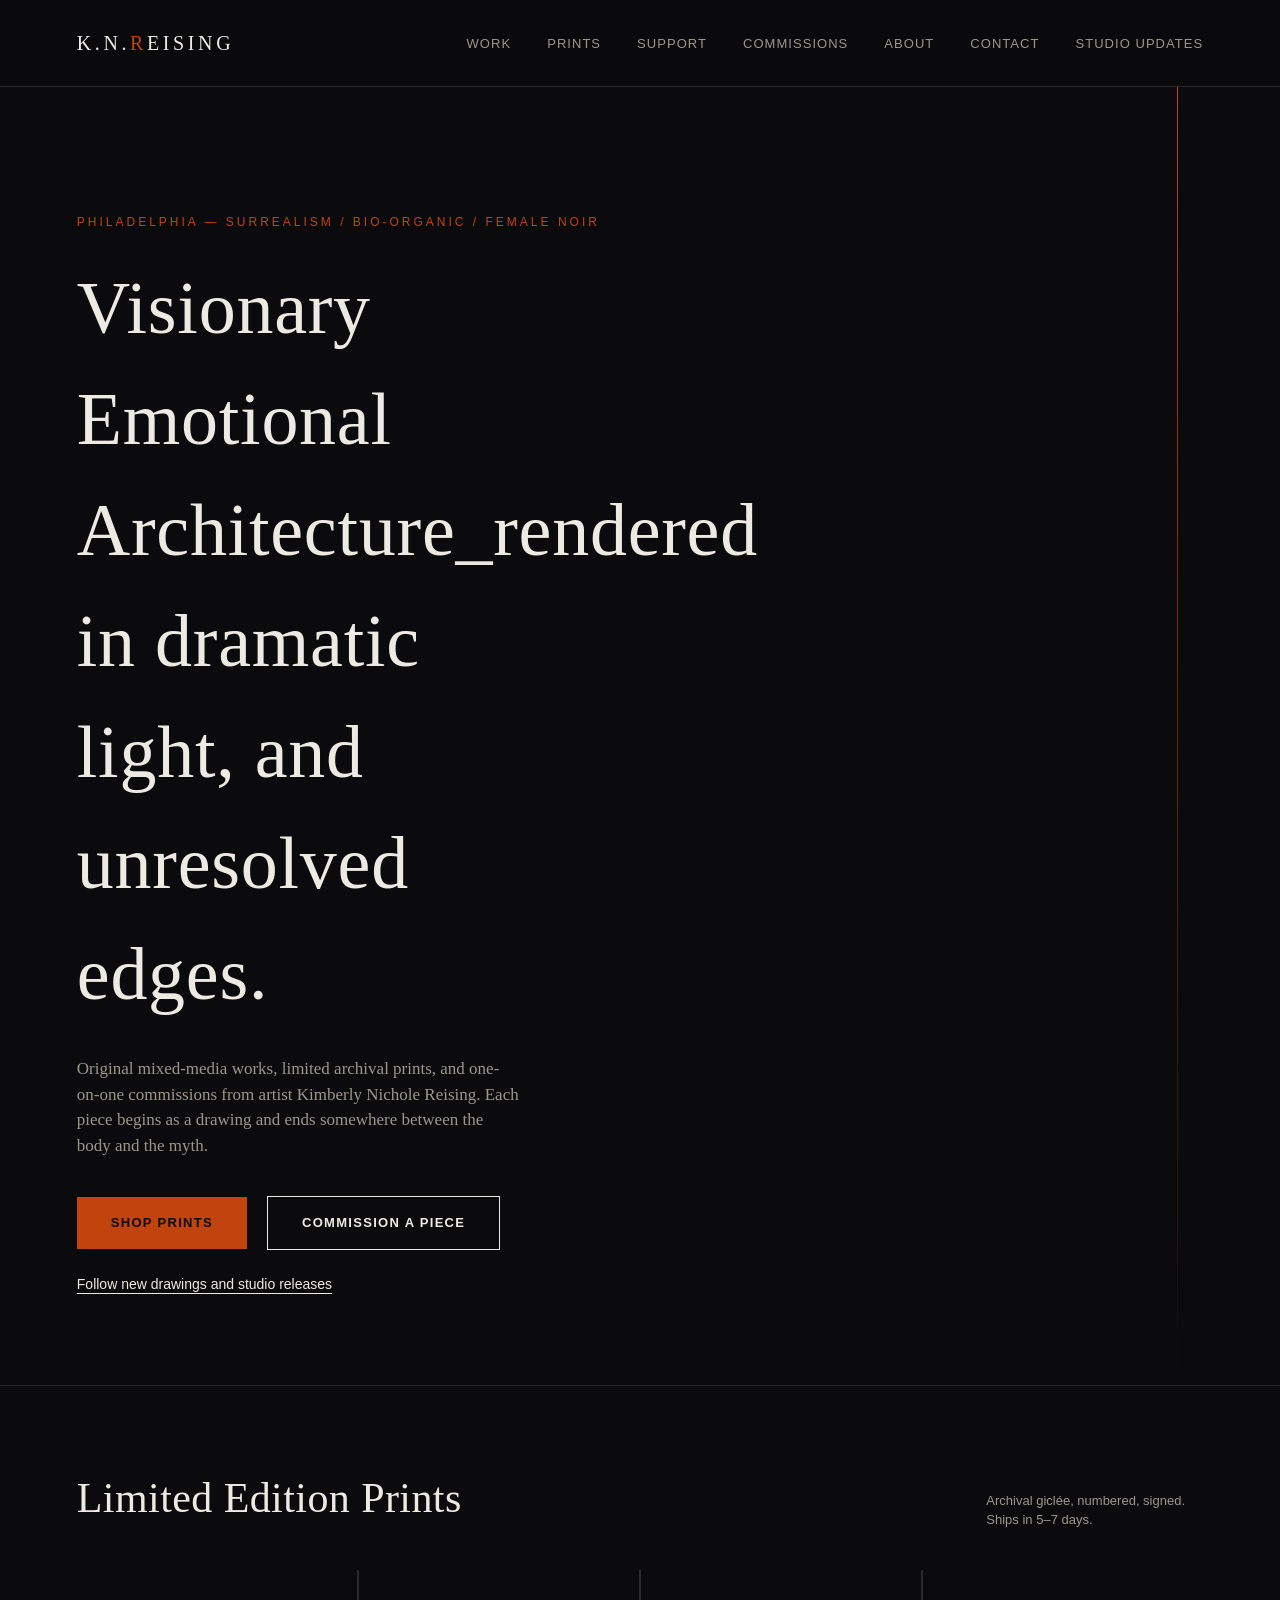
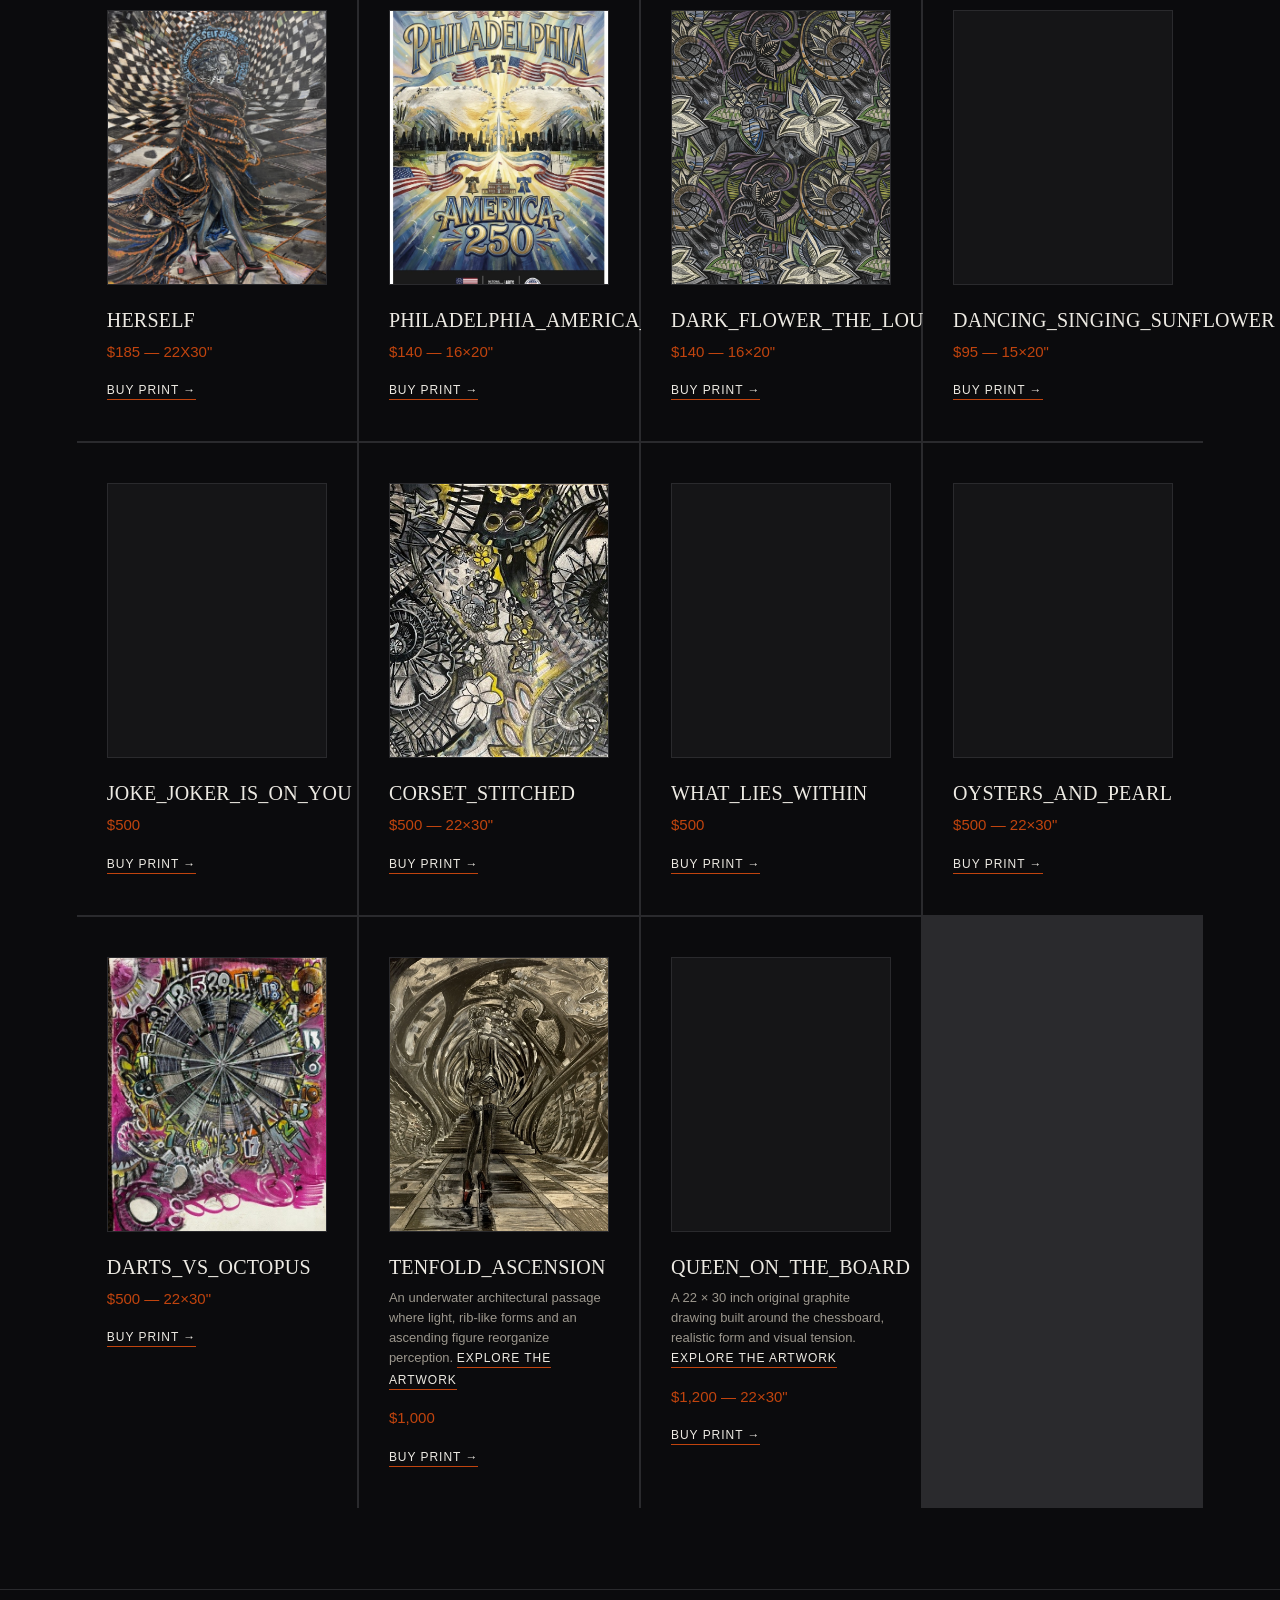
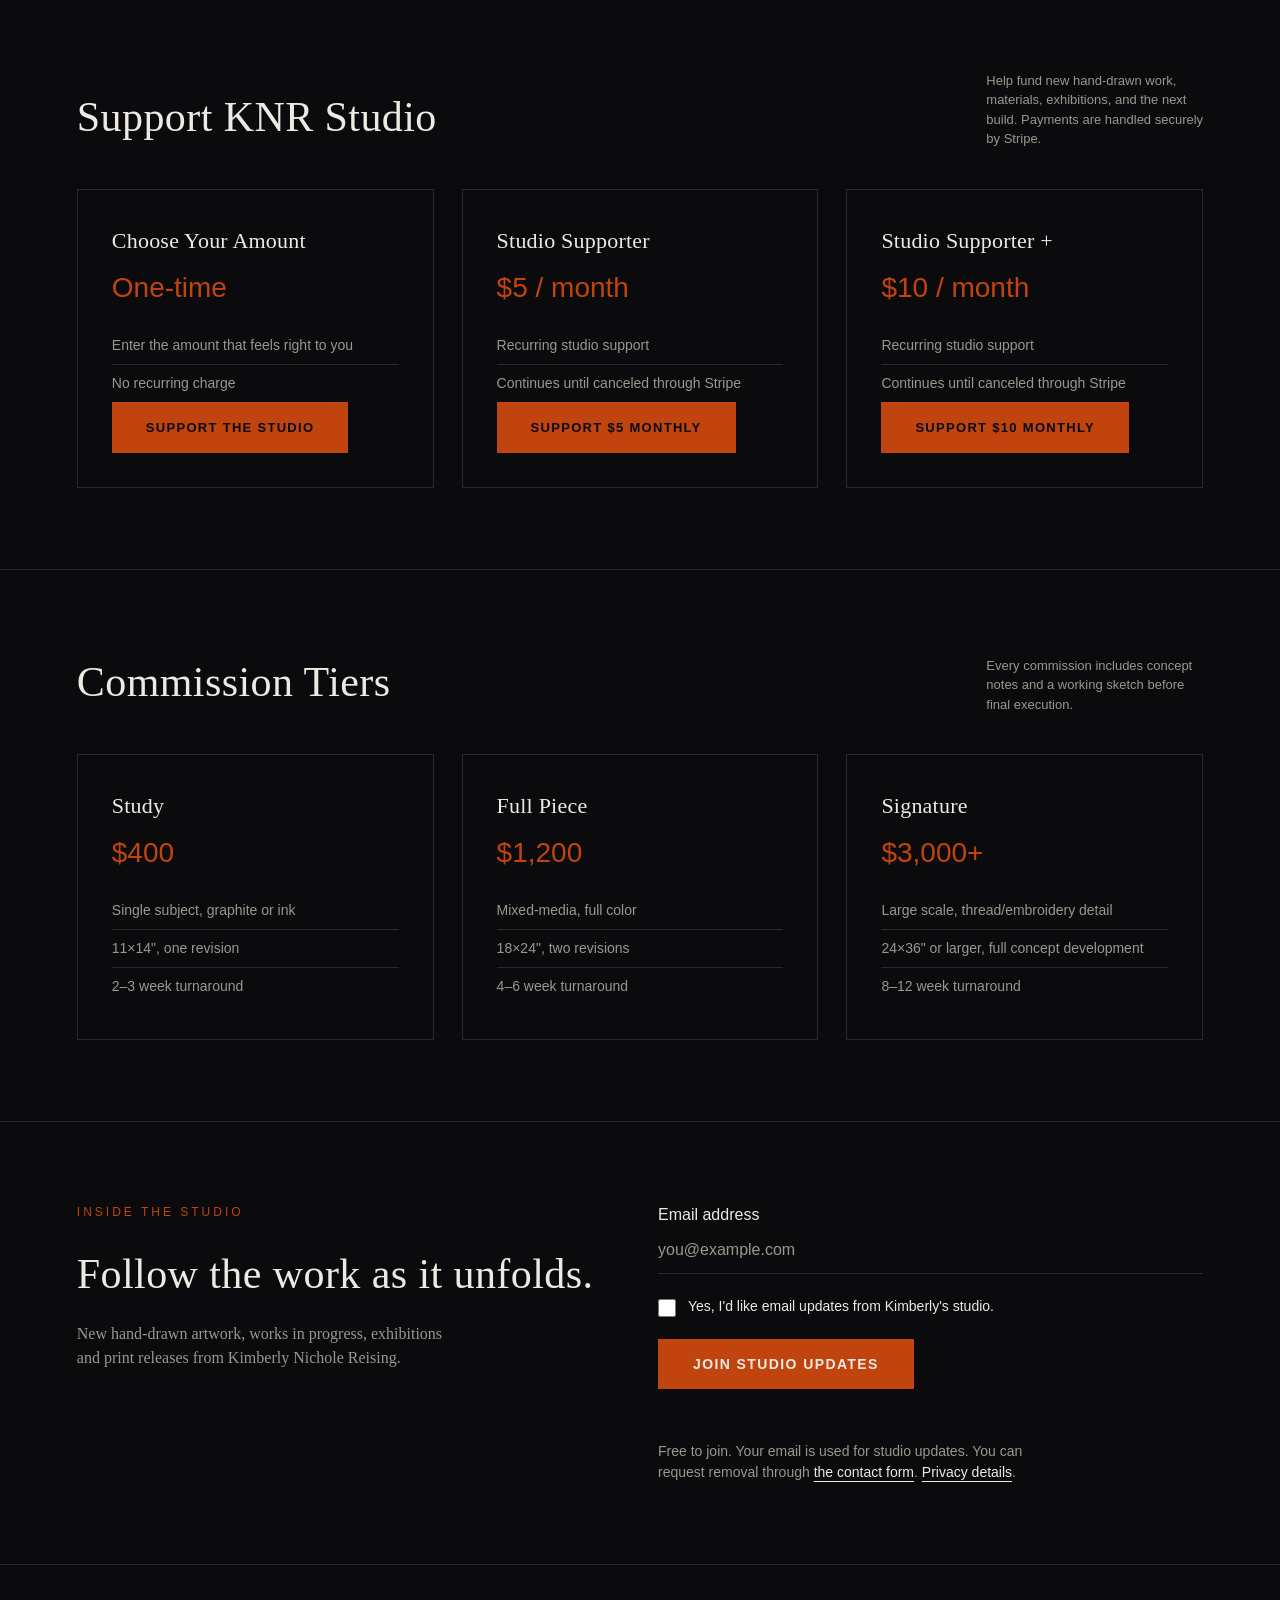
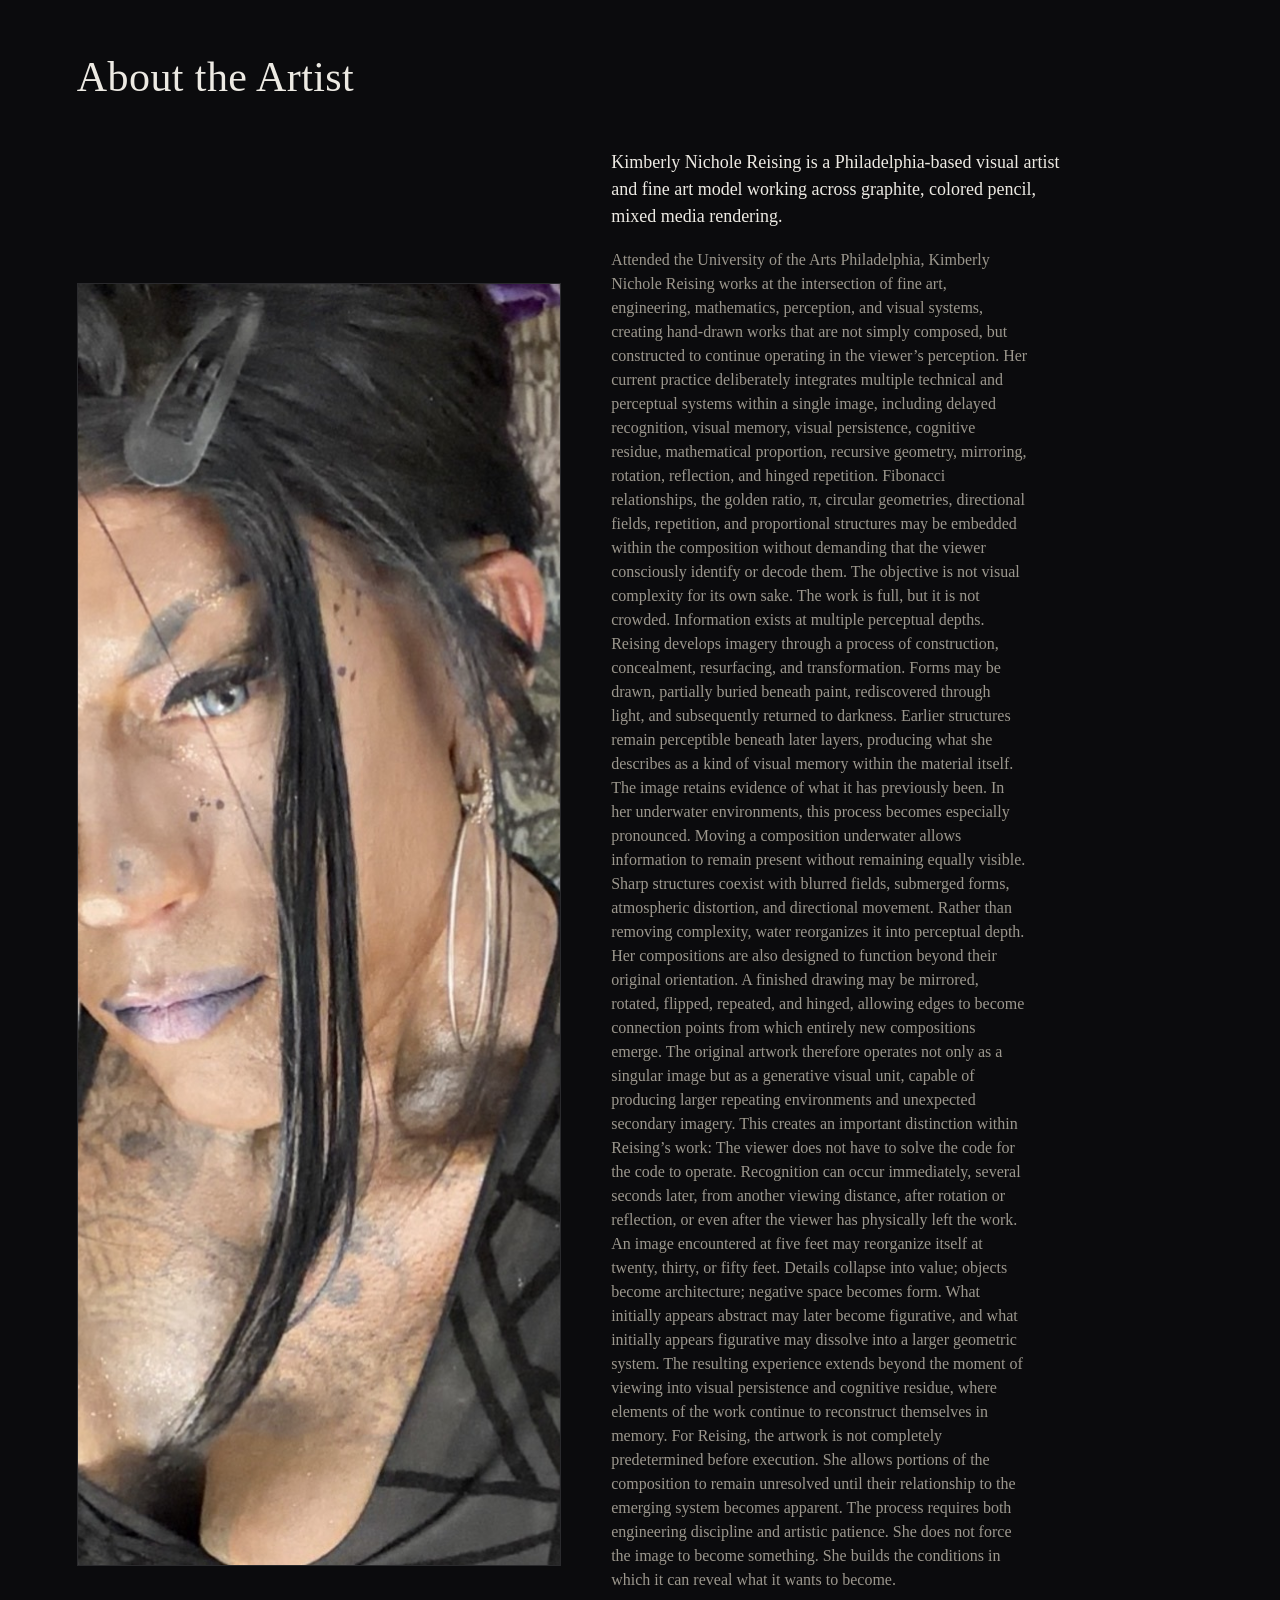
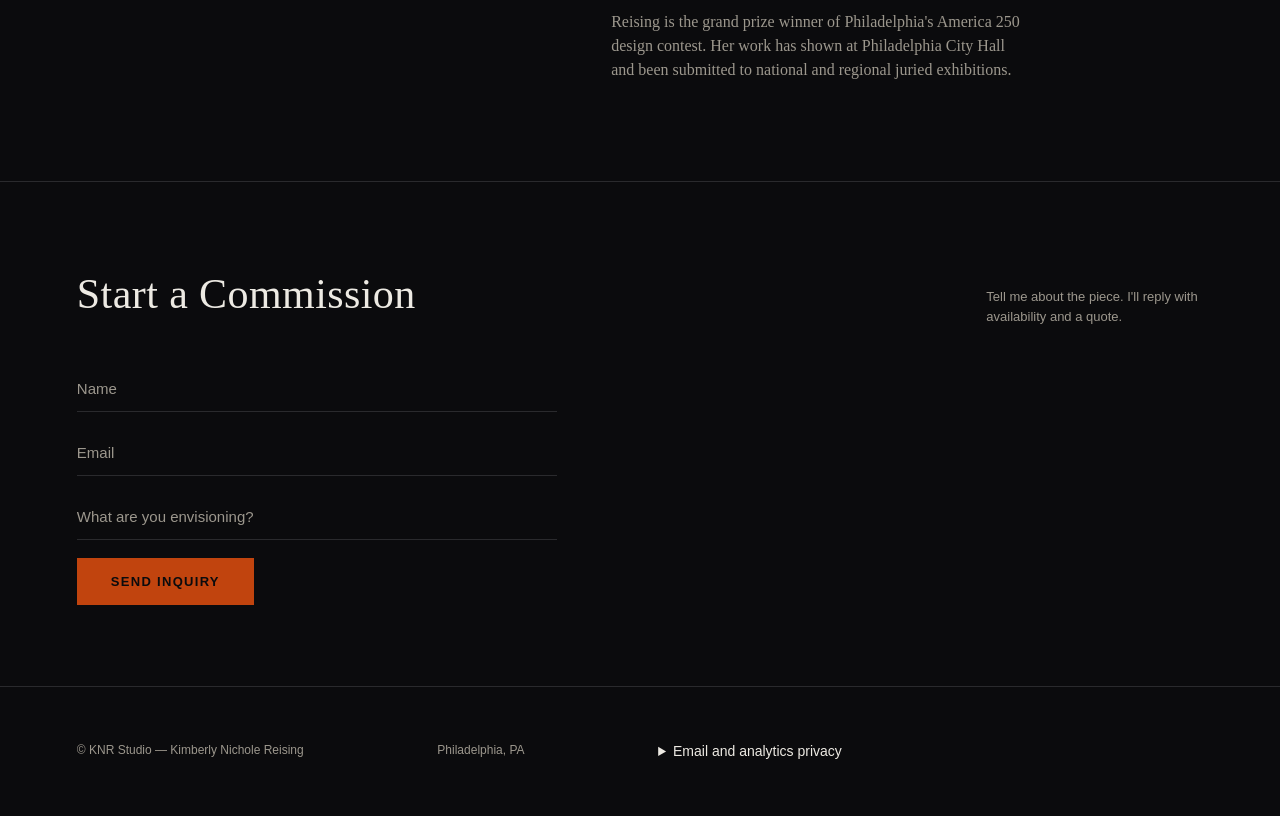
==== index.html @ 9b53d07d "Fix SEO audit patterns and add image dimensions and contact field labels" ====
<!DOCTYPE html>
<html lang="en">
<head>
<meta charset="UTF-8">
<meta name="viewport" content="width=device-width, initial-scale=1.0">
<title>Kimberly Nichole Reising | Original Surrealist Art &amp; Fine Art Prints — KNR Studio</title>
<meta name="description" content="Explore original graphite and mixed-media artwork, fine art prints and commissions by Philadelphia artist Kimberly Nichole Reising. Discover Queen on the Board and Tenfold Ascension.">
<link rel="canonical" href="https://kimberlyreising.com/">
<meta name="robots" content="index, follow, max-image-preview:large">
<meta property="og:type" content="website">
<meta property="og:site_name" content="KNR Studio">
<meta property="og:title" content="KNR Studio | Original Art, Fine Art Prints &amp; Commissions">
<meta property="og:description" content="Explore original graphite and mixed-media artwork, fine art prints and commissions by Philadelphia artist Kimberly Nichole Reising. Discover Queen on the Board and Tenfold Ascension.">
<meta property="og:url" content="https://kimberlyreising.com/">
<meta property="og:image" content="https://kimberlyreising.com/images/QUEEN_ON_THE_BOARD.webp">
<meta property="og:image:alt" content="Queen on the Board, graphite chess artwork by Kimberly Nichole Reising">
<meta name="twitter:card" content="summary_large_image">
<meta name="twitter:title" content="KNR Studio | Original Art &amp; Commissions">
<meta name="twitter:description" content="Explore original graphite and mixed-media artwork, fine art prints and commissions by Philadelphia artist Kimberly Nichole Reising. Discover Queen on the Board and Tenfold Ascension.">
<meta name="twitter:image" content="https://kimberlyreising.com/images/QUEEN_ON_THE_BOARD.webp">
<script type="application/ld+json">{"@context":"https://schema.org","@type":"WebSite","name":"KNR Studio — Kimberly Nichole Reising","url":"https://kimberlyreising.com/","description":"Explore original graphite and mixed-media artwork, fine art prints and commissions by Philadelphia artist Kimberly Nichole Reising. Discover Queen on the Board and Tenfold Ascension.","publisher":{"@type":"Person","name":"Kimberly Nichole Reising","url":"https://kimberlyreising.com/#about","homeLocation":{"@type":"Place","name":"Philadelphia, Pennsylvania"}}}</script>
<script src="assets/studio-config.js" defer></script>
<script src="assets/studio.js" defer></script>
<style>
  :root{
    --ink:#0B0B0D; --bone:#EDEAE3; --rust:#C1440E; --line:#2A2A2D; --dim:#9C978D;
  }
  *{box-sizing:border-box; margin:0; padding:0;}
  body{background:var(--ink); color:var(--bone); font-family:'Georgia',serif; line-height:1.5;}
  h1,h2,h3{font-family:'Georgia',serif; font-weight:400; letter-spacing:.01em;}
  .sans{font-family:Arial, Helvetica, sans-serif;}
  header{display:flex; justify-content:space-between; align-items:center; padding:28px 6vw; border-bottom:1px solid var(--line); position:sticky; top:0; background:rgba(11,11,13,.92); backdrop-filter:blur(6px); z-index:10;}
  .logo{font-size:20px; letter-spacing:.18em; text-transform:uppercase;}
  .logo span{color:var(--rust);}
  nav a{color:var(--dim); text-decoration:none; margin-left:32px; font-family:Arial,sans-serif; font-size:13px; letter-spacing:.08em; text-transform:uppercase;}
  nav a:hover{color:var(--bone);}
  .hero{padding:14vh 6vw 10vh; border-bottom:1px solid var(--line); position:relative; overflow:hidden;}
  .thread{position:absolute; top:0; right:8vw; width:1px; height:100%; background:linear-gradient(var(--rust), transparent);}
  .eyebrow{font-family:Arial,sans-serif; letter-spacing:.25em; text-transform:uppercase; font-size:12px; color:var(--rust); margin-bottom:22px;}
  .hero h1{font-size:clamp(38px,6vw,74px); max-width:14ch; margin-bottom:26px;}
  .hero p{max-width:52ch; color:var(--dim); font-size:17px; margin-bottom:38px;}
  .cta{display:inline-block; background:var(--rust); color:var(--ink); text-decoration:none; padding:16px 34px; font-family:Arial,sans-serif; font-size:13px; letter-spacing:.1em; text-transform:uppercase; font-weight:700;}
  .cta.outline{background:transparent; border:1px solid var(--bone); color:var(--bone); margin-left:16px;}
  section{padding:9vh 6vw; border-bottom:1px solid var(--line);}
  .grid{display:grid; grid-template-columns:repeat(auto-fit,minmax(260px,1fr)); gap:2px; background:var(--line);}
  .piece{background:var(--ink); padding:40px 30px;}
  .piece .frame{aspect-ratio:4/5; background:#151517; border:1px solid var(--line); display:flex; align-items:center; justify-content:center; color:var(--dim); font-family:Arial,sans-serif; font-size:12px; letter-spacing:.1em; text-transform:uppercase; margin-bottom:20px; overflow:hidden;}
  .piece .frame img{width:100%; height:100%; object-fit:cover; display:block;}
  .piece h3{font-size:20px; margin-bottom:6px;}
  .piece .price{color:var(--rust); font-family:Arial,sans-serif; font-size:15px; margin-bottom:14px;}
  .piece a{color:var(--bone); font-family:Arial,sans-serif; font-size:12px; letter-spacing:.08em; text-transform:uppercase; border-bottom:1px solid var(--rust); padding-bottom:2px; text-decoration:none;}
  .tiers{display:grid; grid-template-columns:repeat(auto-fit,minmax(280px,1fr)); gap:28px; margin-top:20px;}
  .tier{border:1px solid var(--line); padding:34px;}
  .tier h3{font-size:22px; margin-bottom:10px;}
  .tier .price{font-family:Arial,sans-serif; font-size:28px; color:var(--rust); margin-bottom:18px;}
  .tier ul{list-style:none; font-family:Arial,sans-serif; font-size:14px; color:var(--dim);}
  .tier li{padding:8px 0; border-top:1px solid var(--line);}
  .tier li:first-child{border-top:none;}
  form{max-width:480px; margin-top:24px;}
  input{width:100%; background:transparent; border:none; border-bottom:1px solid var(--line); color:var(--bone); padding:14px 0; font-family:Arial,sans-serif; margin-bottom:18px; font-size:15px;}
  input::placeholder{color:var(--dim);}
  input:focus{outline:none; border-color:var(--rust);}
  footer{padding:6vh 6vw; font-family:Arial,sans-serif; font-size:12px; color:var(--dim); display:flex; justify-content:space-between;}
  .section-head{display:flex; justify-content:space-between; align-items:flex-end; margin-bottom:40px;}
  .section-head h2{font-size:clamp(28px,3.5vw,42px);}
  .section-head p{color:var(--dim); font-family:Arial,sans-serif; font-size:13px; max-width:30ch;}
  .about{display:grid; grid-template-columns:.9fr 1.1fr; gap:50px; align-items:center;}
  .about img{width:100%; aspect-ratio:4/5; object-fit:cover; border:1px solid var(--line);}
  .about-text p{color:var(--dim); font-size:16px; margin-bottom:18px; max-width:52ch;}
  .about-text p:first-child{color:var(--bone); font-size:18px;}
  @media (max-width:700px){.about{grid-template-columns:1fr;}}
.art-note{font:13px/1.55 Arial,Helvetica,sans-serif;color:var(--dim);margin:0 0 16px;}
  .art-note a{display:inline;border-bottom:1px solid var(--rust);white-space:normal;line-height:1.8;}
  @media (max-width:900px){
    header{flex-direction:column;align-items:flex-start;gap:16px;padding:18px 6vw;}
    nav{display:flex;flex-wrap:wrap;gap:12px 18px;}
    nav a{margin-left:0;font-size:12px;}
    .hero{padding-top:9vh;}
    .cta.outline{margin-left:0;margin-top:12px;}
    footer{gap:18px;flex-wrap:wrap;}
  }
</style>
<link rel="stylesheet" href="assets/studio.css">
</head>
<body>

<!-- BREAD  CRUMBS HERE......LEAVE NOTES HERE -K -->

<header>
  <div class="logo">K.N.<span>R</span>eising</div>
  <nav>
    <a href="#work">Work</a>
    <a href="#prints">Prints</a>
    <a href="#support">Support</a>
    <a href="#commission">Commissions</a>
    <a href="#about">About</a>
    <a href="#contact">Contact</a>
    <a href="#studio-updates">Studio Updates</a>
  </nav>
</header>

<section class="hero" id="work">
  <div class="thread"></div>
  <div class="eyebrow">Philadelphia — Surrealism / Bio-organic / Female Noir</div>
  <h1>Visionary Emotional Architecture_rendered in dramatic light, and unresolved edges.</h1>
  <p>Original mixed-media works, limited archival prints, and one-on-one commissions from artist Kimberly Nichole Reising. Each piece begins as a drawing and ends somewhere between the body and the myth.</p>
  <a href="#prints" class="cta">Shop Prints</a>
  <a href="#commission" class="cta outline">Commission a Piece</a>
  <a href="#studio-updates" class="studio-follow">Follow new drawings and studio releases</a>
</section>

<section id="prints">
  <div class="section-head">
    <h2>Limited Edition Prints</h2>
    <p class="sans">Archival giclée, numbered, signed. Ships in 5–7 days.</p>
  </div>
  <div class="grid">
    <div class="piece"><div class="frame"><img src="images/herself.jpg" alt="Herself, mixed media drawing by Kimberly Nichole Reising" decoding="async" fetchpriority="high" width="1920" height="2936"></div><h3>HERSELF</h3><div class="price">$185 — 22X30"</div><a href="https://buy.stripe.com/6oU7sL5K6cwBeGg1ZI7EQ00" target="_blank" rel="noopener noreferrer">Buy Print →</a></div>
    <div class="piece"><div class="frame"><img src="images/america250.jpg" alt="Philadelphia America 250, mixed media by Kimberly Nichole Reising" decoding="async" loading="lazy" width="1177" height="1732"></div><h3>PHILADELPHIA_AMERICA_250</h3><div class="price">$140 — 16×20"</div><a href="https://buy.stripe.com/9B6bJ1a0mbsx1Tu47Q7EQ0b" target="_blank" rel="noopener noreferrer">Buy Print →</a></div>
    <div class="piece"><div class="frame"><img src="images/darkflower.png" alt="Dark Flower, The Lounge, digital pattern by Kimberly Nichole Reising" decoding="async" loading="lazy" width="1536" height="1024"></div><h3>DARK_FLOWER_THE_LOUNGE</h3><div class="price">$140 — 16×20"</div><a href="https://buy.stripe.com/8x2aEXa0mgMR69K6fY7EQ06" target="_blank" rel="noopener noreferrer">Buy Print →</a></div>
    <div class="piece"><div class="frame"><img src="images/DANCING_SINGING SUNFLOWER.jpeg" alt="DANCING_SINGING SUNFLOWER, mixed media by kimberly Nichole Reising" decoding="async" loading="lazy" width="3932" height="3932"></div><h3>DANCING_SINGING_SUNFLOWER</h3><div class="price">$95 — 15×20"</div><a href="https://buy.stripe.com/eVq14nfkGbsx9lW6fY7EQ0c" target="_blank" rel="noopener noreferrer">Buy Print →</a></div>  
    <div class="piece"><div class="frame"><img src="images/jokeisonyou.png" alt="Joke (Joker) Is On You, mixed media by Kimberly Nichole Reising" decoding="async" loading="lazy" width="1745" height="747"></div><h3>JOKE_JOKER_IS_ON_YOU</h3><div class="price">$500</div><a href="https://buy.stripe.com/9B600j5K6405cy89sa7EQ03" target="_blank" rel="noopener noreferrer">Buy Print →</a></div>
    <div class="piece"><div class="frame"><img src="images/csxx.jpg" alt="Corset Stitched, mixed media by Kimberly Nichole Reising" decoding="async" loading="lazy" width="640" height="474"></div><h3>CORSET_STITCHED</h3><div class="price">$500 — 22×30"</div><a href="https://buy.stripe.com/28EdR9egC7cheGgawe7EQ0d" target="_blank" rel="noopener noreferrer">Buy Print →</a></div>
    <div class="piece"><div class="frame"><img src="images/whatliesin.jpg" alt="What Lies Within, mixed media by Kimberly Nichole Reising" decoding="async" loading="lazy" width="2819" height="3298"></div><h3>WHAT_LIES_WITHIN</h3><div class="price">$500</div><a href="https://buy.stripe.com/6oU28r6OacwBaq09sa7EQ08" target="_blank" rel="noopener noreferrer">Buy Print →</a></div>
    <div class="piece"><div class="frame"><img src="images/OYSTER_AND_PEARL.JPG" alt="Oysters and Pearl, mixed media by Kimberly Nichole Reising" decoding="async" loading="lazy" width="1320" height="740"></div><h3>OYSTERS_AND_PEARL</h3><div class="price">$500 — 22×30"</div><a href="https://buy.stripe.com/cNi28regC2W1bu4gUC7EQ0e" target="_blank" rel="noopener noreferrer">Buy Print →</a></div>      
    <div class="piece"><div class="frame"><img src="images/DARTS_VS_OCTOPUS.jpg" alt="DARTS_VS_OCTOPUS, mixed media by Kimberly Nichole Reising" decoding="async" loading="lazy" width="480" height="640"></div><h3>DARTS_VS_OCTOPUS</h3><div class="price">$500 — 22×30"</div><a href="https://buy.stripe.com/aFaaEX8WigMR2Xy7k27EQ0f" target="_blank" rel="noopener noreferrer">Buy Print →</a></div>      
    <div class="piece"><div class="frame"><img src="images/TENFOLD_ASCENSION.webp" alt="TENFOLD_ASCENSION, original mixed-media drawing by Kimberly Nichole Reising: central figure ascending an underwater passage of enormous ribs, bubbles, and stars" loading="lazy" decoding="async" width="1536" height="1034"></div><h3>TENFOLD_ASCENSION</h3><p class="art-note">An underwater architectural passage where light, rib-like forms and an ascending figure reorganize perception. <a href="tenfold-ascension.html">Explore the artwork</a></p><div class="price">$1,000</div><a href="https://buy.stripe.com/3cI14ngoK7chfKkcEm7EQ0j" target="_blank" rel="noopener noreferrer">Buy Print →</a></div>
    <div class="piece"><div class="frame"><img src="images/QUEEN_ON_THE_BOARD.webp" alt="Queen on the Board, a 22 by 30 inch graphite chess composition by Kimberly Nichole Reising" loading="lazy" style="object-fit:contain" decoding="async" width="1012" height="1536"></div><h3>QUEEN_ON_THE_BOARD</h3><p class="art-note">A 22 × 30 inch original graphite drawing built around the chessboard, realistic form and visual tension. <a href="queen-on-the-board.html">Explore the artwork</a></p><div class="price">$1,200 — 22×30"</div><a href="https://buy.stripe.com/dRm00j5K668d7dObAi7EQ0k" target="_blank" rel="noopener noreferrer">Buy Print →</a></div>
  </div>
</section>

<section id="support" class="support-section" hidden aria-labelledby="support-title">
  <div class="section-head">
    <h2 id="support-title">Support KNR Studio</h2>
    <p class="sans">Help fund new hand-drawn work, materials, exhibitions, and the next build. Payments are handled securely by Stripe.</p>
  </div>
  <div class="tiers">
    <div class="tier">
      <h3>Choose Your Amount</h3>
      <div class="price">One-time</div>
      <ul>
        <li>Enter the amount that feels right to you</li>
        <li>No recurring charge</li>
      </ul>
      <a class="cta support-cta" data-support-link="oneTime" target="_blank" rel="noopener noreferrer">Support the Studio</a>
    </div>
    <div class="tier">
      <h3>Studio Supporter</h3>
      <div class="price">$5 / month</div>
      <ul>
        <li>Recurring studio support</li>
        <li>Continues until canceled through Stripe</li>
      </ul>
      <a class="cta support-cta" data-support-link="monthly5" target="_blank" rel="noopener noreferrer">Support $5 Monthly</a>
    </div>
    <div class="tier">
      <h3>Studio Supporter +</h3>
      <div class="price">$10 / month</div>
      <ul>
        <li>Recurring studio support</li>
        <li>Continues until canceled through Stripe</li>
      </ul>
      <a class="cta support-cta" data-support-link="monthly10" target="_blank" rel="noopener noreferrer">Support $10 Monthly</a>
    </div>
  </div>
</section>

<section id="commission">
  <div class="section-head">
    <h2>Commission Tiers</h2>
    <p class="sans">Every commission includes concept notes and a working sketch before final execution.</p>
  </div>
  <div class="tiers">
    <div class="tier">
      <h3>Study</h3>
      <div class="price">$400</div>
      <ul>
        <li>Single subject, graphite or ink</li>
        <li>11×14", one revision</li>
        <li>2–3 week turnaround</li>
      </ul>
    </div>
    <div class="tier">
      <h3>Full Piece</h3>
      <div class="price">$1,200</div>
      <ul>
        <li>Mixed-media, full color</li>
        <li>18×24", two revisions</li>
        <li>4–6 week turnaround</li>
      </ul>
    </div>
    <div class="tier">
      <h3>Signature</h3>
      <div class="price">$3,000+</div>
      <ul>
        <li>Large scale, thread/embroidery detail</li>
        <li>24×36" or larger, full concept development</li>
        <li>8–12 week turnaround</li>
      </ul>
    </div>
  </div>
</section>

<section id="studio-updates" class="studio-signup" aria-labelledby="studio-updates-title">
  <div>
    <div class="eyebrow">Inside the studio</div>
    <h2 id="studio-updates-title">Follow the work as it unfolds.</h2>
    <p>New hand-drawn artwork, works in progress, exhibitions and print releases from Kimberly Nichole Reising.</p>
  </div>
  <form id="studio-signup-form" action="https://formspree.io/f/xrenkveq" method="POST" aria-describedby="studio-signup-note">
    <input type="hidden" name="subject" value="KNR Studio — email signup">
    <input type="hidden" name="source" value="studio_updates_signup">
    <input type="hidden" name="message" value="Please add me to Kimberly Nichole Reising's studio email updates.">
    <input type="hidden" name="consent_version" value="studio-updates-2026-10-02">
    <input type="text" name="_gotcha" tabindex="-1" autocomplete="off" aria-hidden="true" hidden>
    <label for="studio-signup-email">Email address</label>
    <input id="studio-signup-email" type="email" name="email" placeholder="you@example.com" autocomplete="email" maxlength="254" required>
    <label class="studio-consent"><input type="checkbox" name="studio_updates_consent" value="yes" required><span>Yes, I'd like email updates from Kimberly's studio.</span></label>
    <button type="submit" class="cta">Join Studio Updates</button>
    <p id="studio-signup-status" class="studio-status" role="status" aria-live="polite" aria-atomic="true"></p>
    <p id="studio-signup-note" class="studio-note">Free to join. Your email is used for studio updates. You can request removal through <a href="#contact">the contact form</a>. <a href="#studio-privacy">Privacy details</a>.</p>
  </form>
</section>

<section id="about">
  <div class="section-head">
    <h2>About the Artist</h2>
  </div>
  <div class="about">
    <img src="images/headshot.jpg" alt="Kimberly Nichole Reising, artist" decoding="async" loading="lazy" width="1320" height="1283">
    <div class="about-text">
      <p>Kimberly Nichole Reising is a Philadelphia-based visual artist and fine art model working across graphite, colored pencil, mixed media rendering.</p>
      <p>Attended the University of the Arts Philadelphia, Kimberly Nichole Reising works at the intersection of fine art, engineering, mathematics, perception, and visual systems, creating hand-drawn works that are not simply composed, but constructed to continue operating in the viewer’s perception. Her current practice deliberately integrates multiple technical and perceptual systems within a single image, including delayed recognition, visual memory, visual persistence, cognitive residue, mathematical proportion, recursive geometry, mirroring, rotation, reflection, and hinged repetition. Fibonacci relationships, the golden ratio, π, circular geometries, directional fields, repetition, and proportional structures may be embedded within the composition without demanding that the viewer consciously identify or decode them. The objective is not visual complexity for its own sake. The work is full, but it is not crowded. Information exists at multiple perceptual depths. Reising develops imagery through a process of construction, concealment, resurfacing, and transformation. Forms may be drawn, partially buried beneath paint, rediscovered through light, and subsequently returned to darkness. Earlier structures remain perceptible beneath later layers, producing what she describes as a kind of visual memory within the material itself. The image retains evidence of what it has previously been. In her underwater environments, this process becomes especially pronounced. Moving a composition underwater allows information to remain present without remaining equally visible. Sharp structures coexist with blurred fields, submerged forms, atmospheric distortion, and directional movement. Rather than removing complexity, water reorganizes it into perceptual depth. Her compositions are also designed to function beyond their original orientation. A finished drawing may be mirrored, rotated, flipped, repeated, and hinged, allowing edges to become connection points from which entirely new compositions emerge. The original artwork therefore operates not only as a singular image but as a generative visual unit, capable of producing larger repeating environments and unexpected secondary imagery. This creates an important distinction within Reising’s work: The viewer does not have to solve the code for the code to operate. Recognition can occur immediately, several seconds later, from another viewing distance, after rotation or reflection, or even after the viewer has physically left the work. An image encountered at five feet may reorganize itself at twenty, thirty, or fifty feet. Details collapse into value; objects become architecture; negative space becomes form. What initially appears abstract may later become figurative, and what initially appears figurative may dissolve into a larger geometric system. The resulting experience extends beyond the moment of viewing into visual persistence and cognitive residue, where elements of the work continue to reconstruct themselves in memory. For Reising, the artwork is not completely predetermined before execution. She allows portions of the composition to remain unresolved until their relationship to the emerging system becomes apparent. The process requires both engineering discipline and artistic patience. She does not force the image to become something. She builds the conditions in which it can reveal what it wants to become.</p>
      <p>Reising is the grand prize winner of Philadelphia's America 250 design contest. Her work has shown at Philadelphia City Hall and been submitted to national and regional juried exhibitions.</p>
    </div>
  </div>
</section>

<section id="contact">
  <div class="section-head">
    <h2>Start a Commission</h2>
    <p class="sans">Tell me about the piece. I'll reply with availability and a quote.</p>
  </div>
  <form action="https://formspree.io/f/xrenkveq" method="POST">
    <input type="text" name="name" aria-label="Name" autocomplete="name" placeholder="Name" required>
    <input type="email" name="email" aria-label="Email" autocomplete="email" placeholder="Email" required>
    <input type="text" name="message" aria-label="What are you envisioning?" placeholder="What are you envisioning?" required>
    <button type="submit" class="cta" style="border:none; cursor:pointer;">Send Inquiry</button>
  </form>
</section>

<footer class="studio-footer">
  <span>© KNR Studio — Kimberly Nichole Reising</span>
  <span>Philadelphia, PA</span>
  <details id="studio-privacy" class="studio-privacy">
    <summary>Email and analytics privacy</summary>
    <p>If you ask to join studio updates, your email and consent are submitted to Formspree, the service used for this site's contact forms, so Kimberly can manage your request. Email signups are separate from analytics. To request removal, use <a href="#contact">the contact form</a> and include the email address you signed up with.</p>
    <p>KNR Studio uses Google Analytics automatically to measure visits, artwork link clicks, support clicks, and studio signups. Analytics may set cookies and process browser and network information. Email addresses and contact-form entries are not included in the analytics events sent by this site. To opt out on this browser, select Turn off analytics below; your choice will be saved. Existing opt-outs are honored, and disabling analytics does not affect purchases or email signup.</p>
    <button id="studio-analytics-settings" class="studio-settings" type="button" hidden>Analytics preferences</button>
  </details>
</footer>



</body>
</html>
---- assets/studio.css ----
.studio-signup{scroll-margin-top:110px;display:grid;grid-template-columns:1fr 1fr;gap:36px;align-items:start;}
.studio-signup h2{font-size:clamp(28px,3.5vw,42px);margin-bottom:16px;}
.studio-signup p{max-width:48ch;color:var(--dim);font-size:16px;}
.studio-signup form{margin:0;max-width:560px;}
.studio-signup label{display:block;font:16px/1.5 Arial,sans-serif;}
.studio-signup input[type=email]{font-size:16px;}
.studio-signup .studio-consent{display:flex;gap:12px;align-items:flex-start;margin:4px 0 22px;font-size:14px;color:var(--bone);}
.studio-consent input{width:18px;height:18px;flex-shrink:0;margin:3px 0 0;accent-color:var(--rust);}
.studio-signup .cta{border:1px solid var(--rust);cursor:pointer;color:var(--bone);font-size:14px;}
.studio-signup .cta:disabled{opacity:.65;cursor:wait;}
.studio-signup .studio-status{margin-top:16px;color:var(--bone);min-height:1.5em;font:16px/1.5 Arial,sans-serif;}
.studio-signup .studio-note{margin-top:12px;font:14px/1.5 Arial,sans-serif;}
.studio-note a,.studio-follow,.studio-privacy a{color:var(--bone);text-underline-offset:4px;}
.studio-follow{display:block;margin-top:24px;font:14px/1.5 Arial,sans-serif;max-width:max-content;}
.studio-signup input:focus-visible,.studio-signup button:focus-visible,.studio-follow:focus-visible,.studio-settings:focus-visible{outline:2px solid var(--bone);outline-offset:5px;}
.studio-footer{flex-wrap:wrap;gap:24px;}
.studio-privacy{width:100%;max-width:70ch;font-size:14px;}
.studio-privacy summary{color:var(--bone);cursor:pointer;}
.studio-privacy p{margin-top:12px;}
.studio-settings{display:block;border:0;background:transparent;color:var(--bone);text-decoration:underline;text-underline-offset:4px;font:14px/1.5 Arial,sans-serif;cursor:pointer;margin-top:12px;}

.studio-settings[hidden]{display:none;}





@media(max-width:700px){.studio-signup{grid-template-columns:1fr;gap:24px;}header{flex-wrap:wrap;gap:14px;padding:18px 6vw;}nav{display:flex;flex-wrap:wrap;gap:10px 18px;}nav a{margin-left:0;}.studio-signup{scroll-margin-top:160px;}}
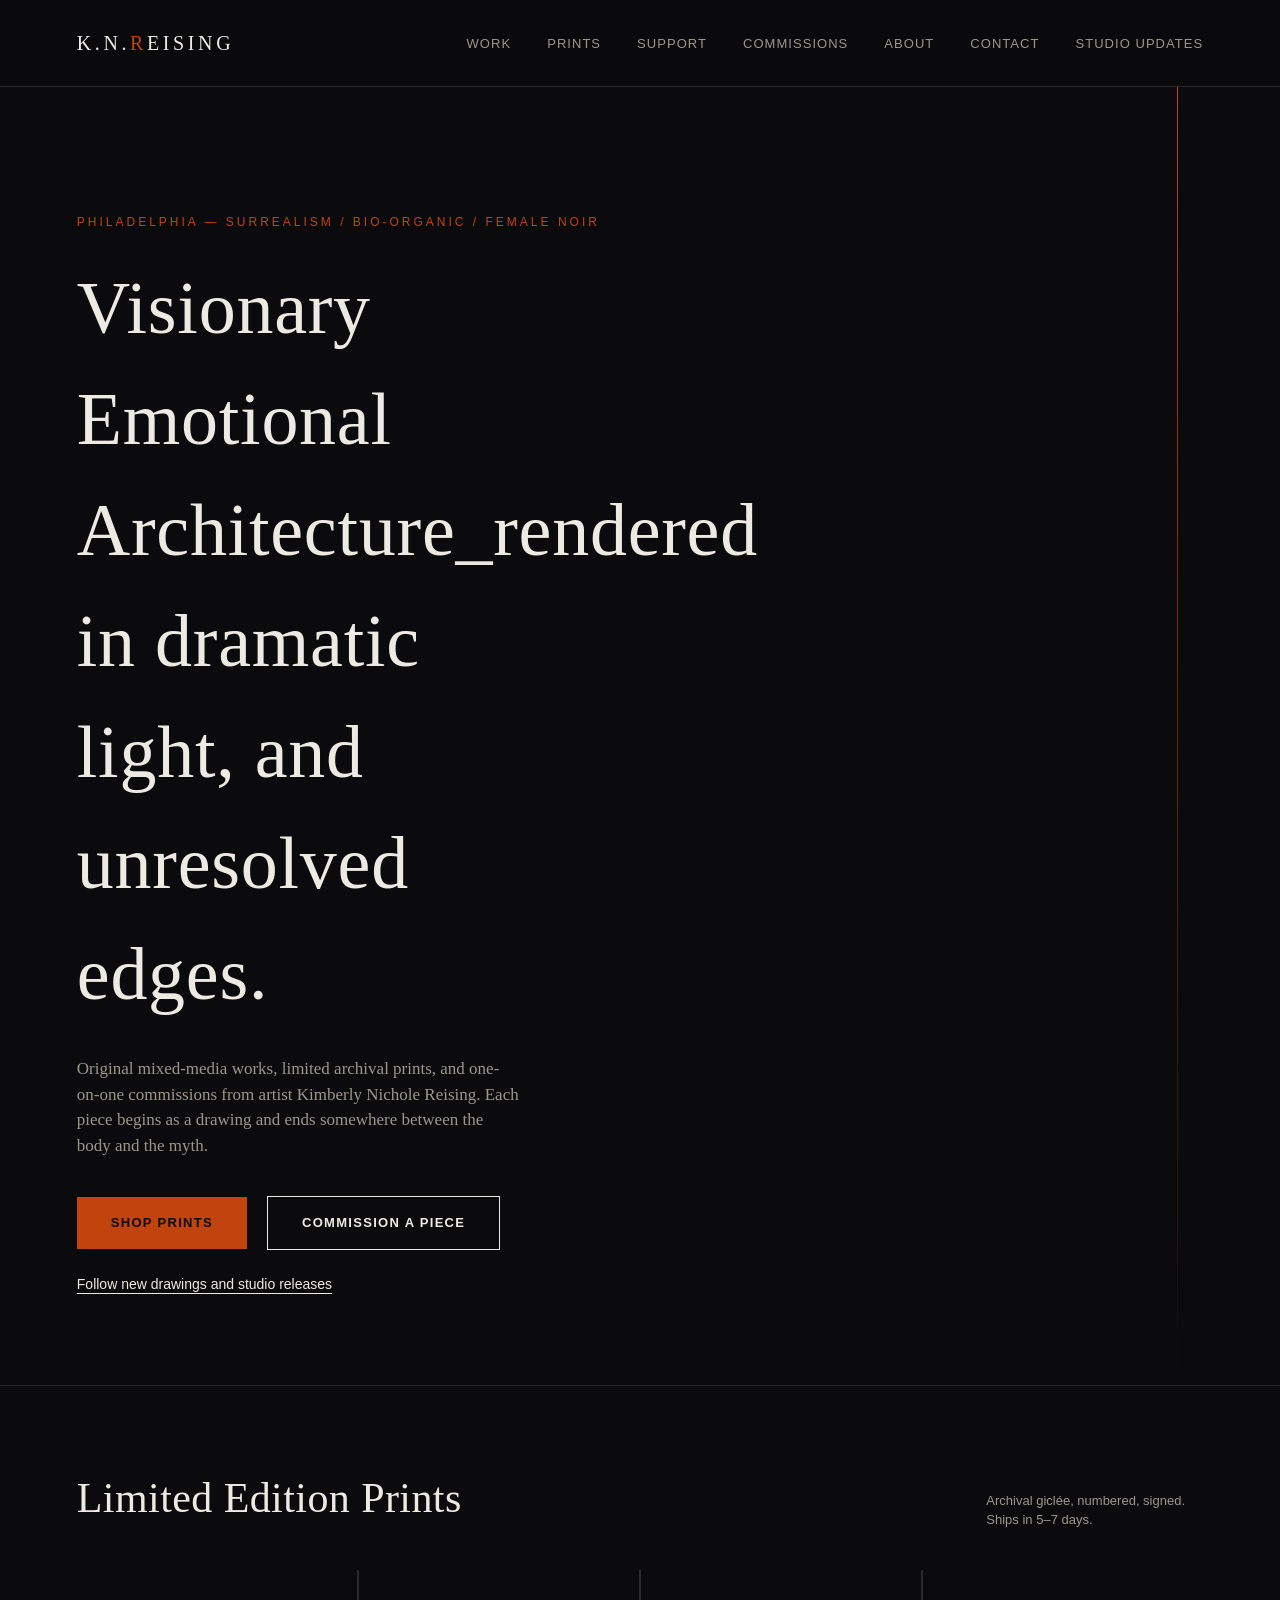
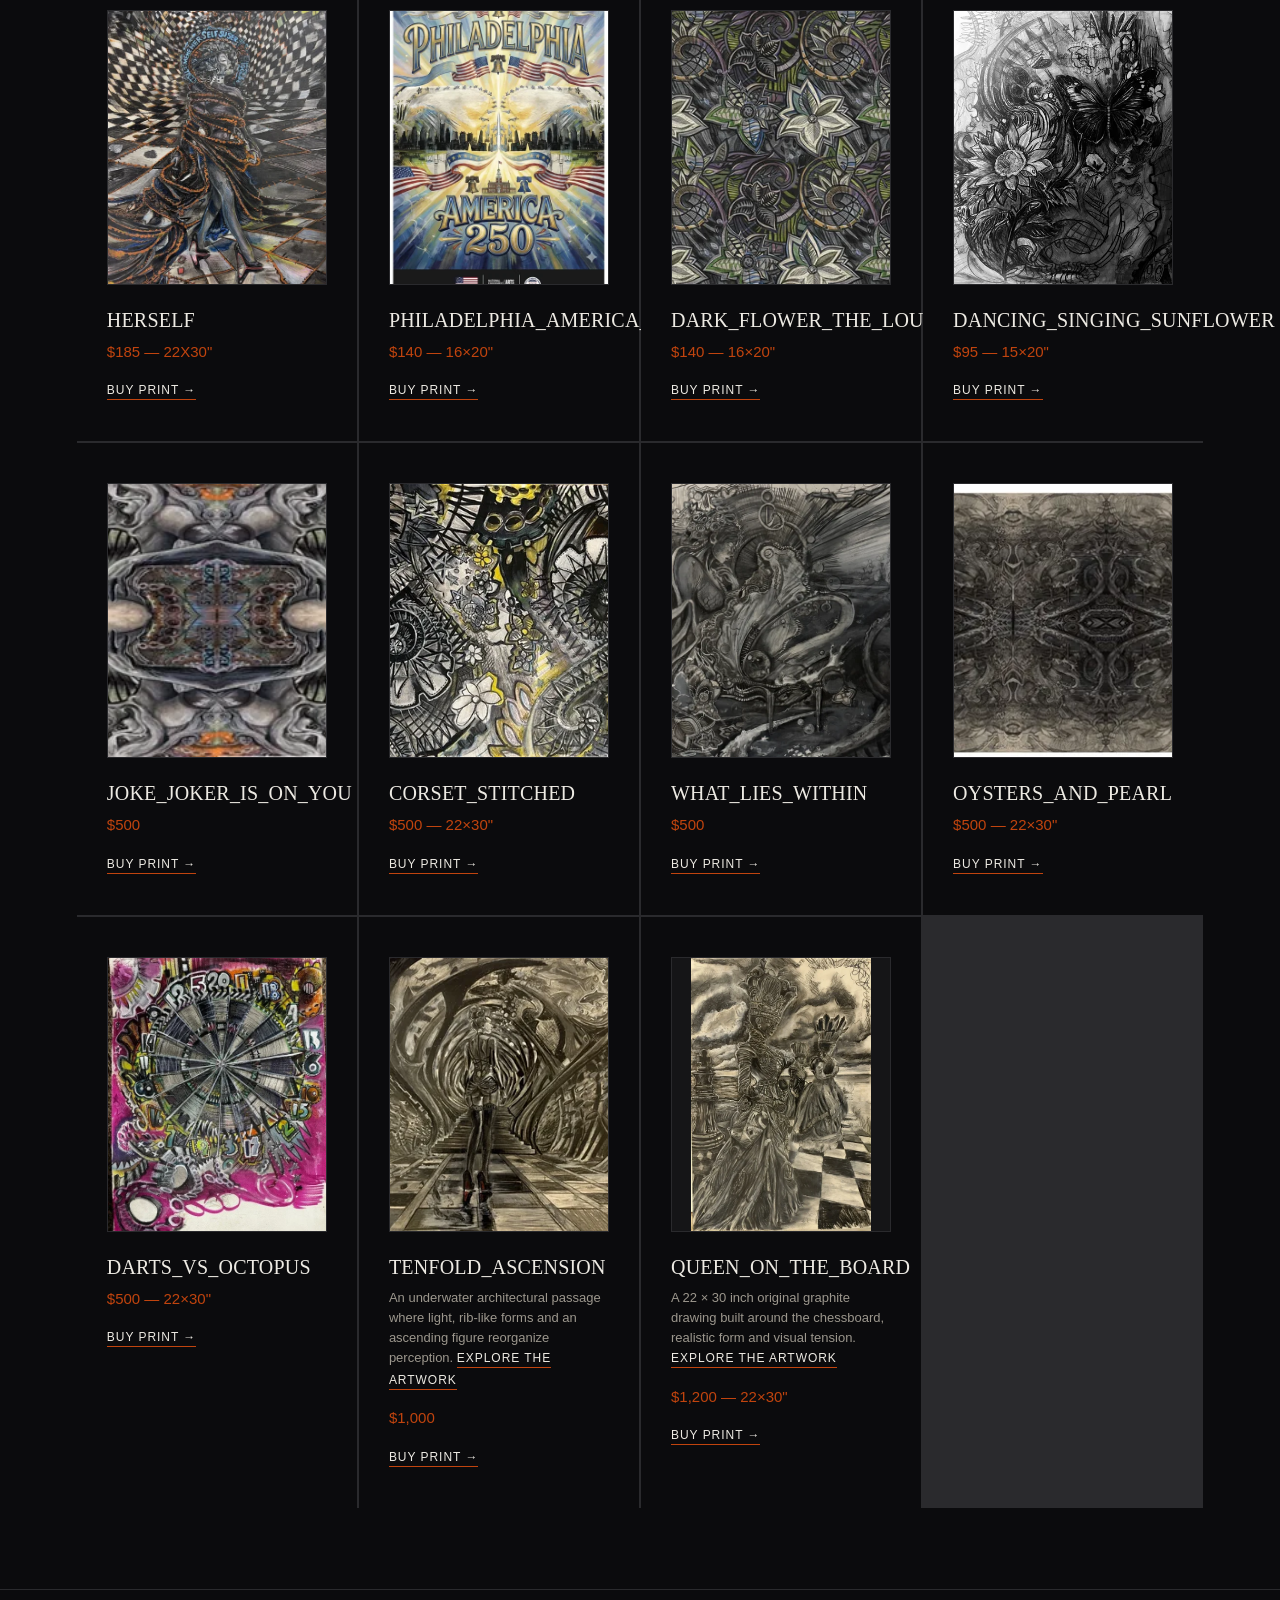
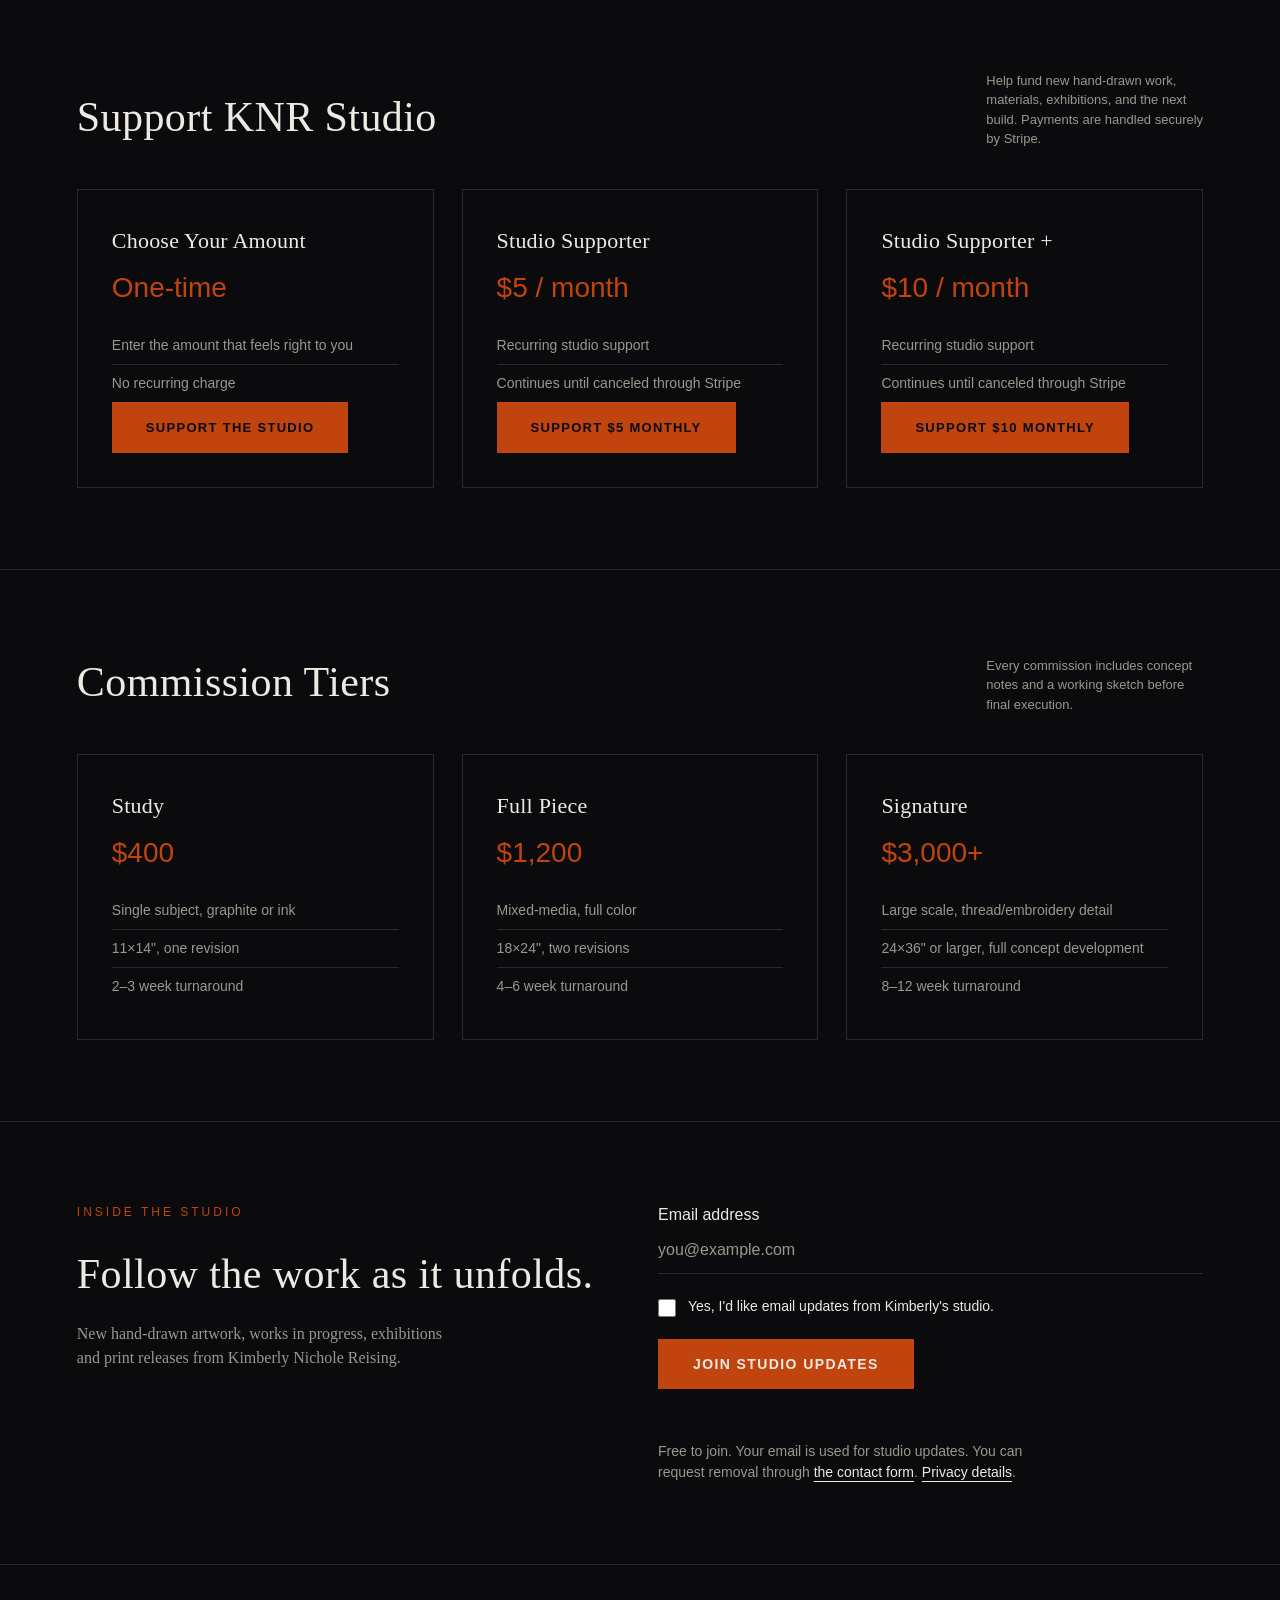
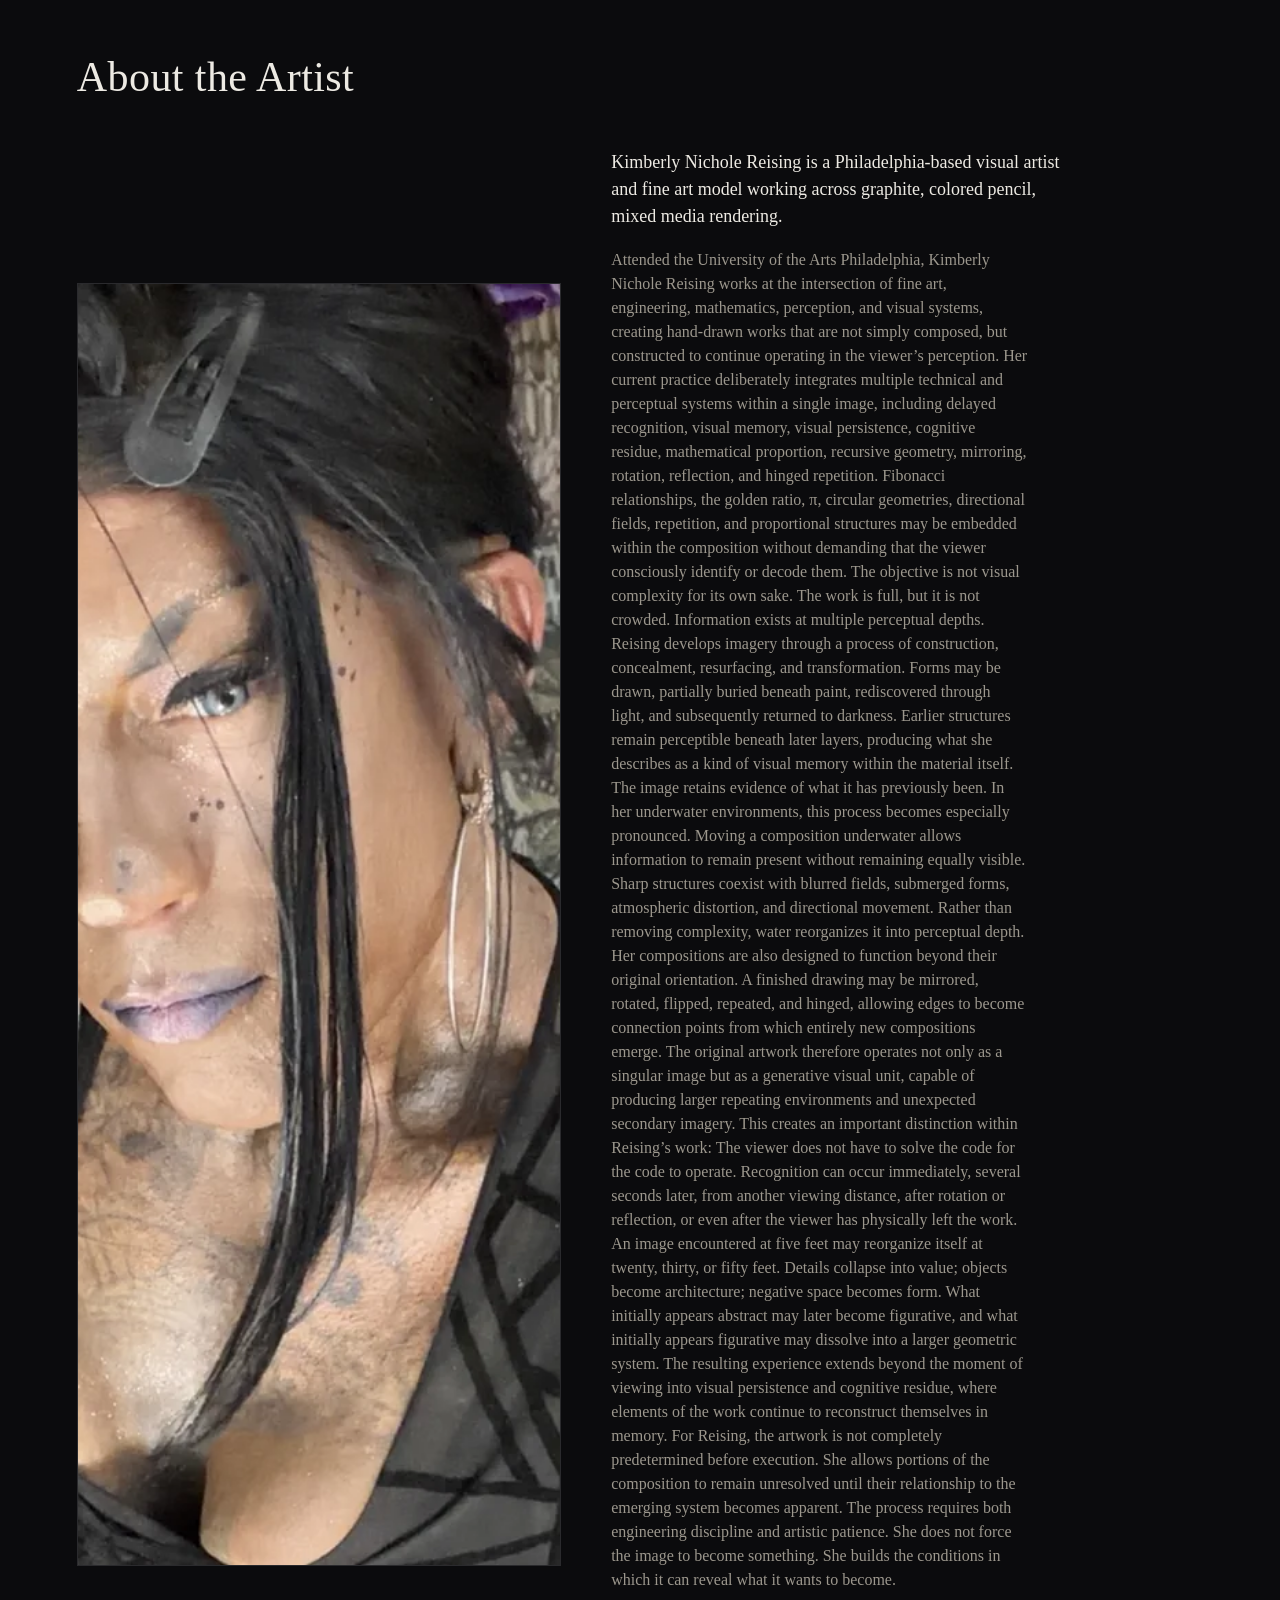
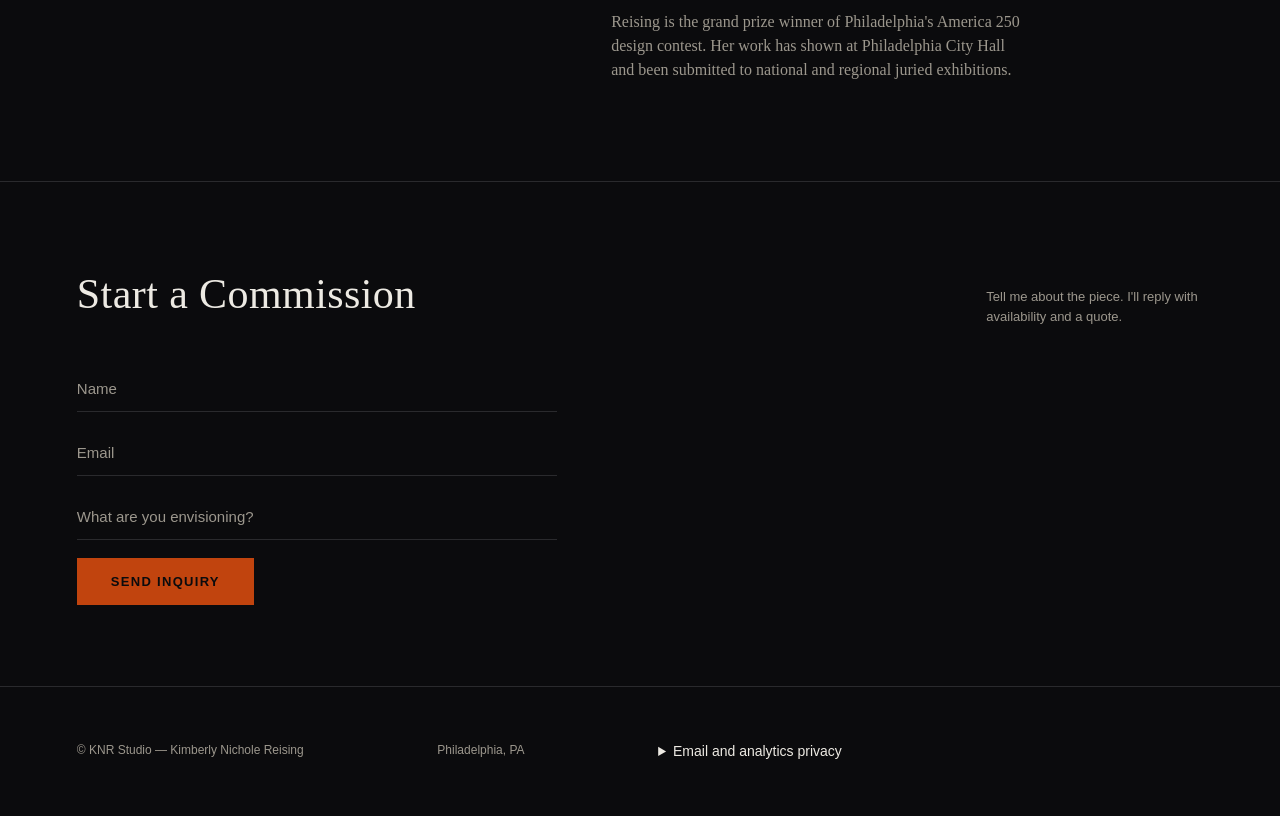
==== commit be5696f3: "SEO, performance and accessibility pass: responsive WebP images, descriptive alt text, clean canonic" ====
--- a/index.html
+++ b/index.html
@@ -3,22 +3,29 @@
 <head>
 <meta charset="UTF-8">
 <meta name="viewport" content="width=device-width, initial-scale=1.0">
-<title>Kimberly Nichole Reising | Original Surrealist Art &amp; Fine Art Prints — KNR Studio</title>
-<meta name="description" content="Explore original graphite and mixed-media artwork, fine art prints and commissions by Philadelphia artist Kimberly Nichole Reising. Discover Queen on the Board and Tenfold Ascension.">
+<title>Kimberly Nichole Reising | Philadelphia Surrealist Art &amp; Prints</title>
+<meta name="description" content="Original graphite and mixed-media drawings, limited prints and commissions by Philadelphia artist Kimberly Nichole Reising, America 250 grand prize winner.">
 <link rel="canonical" href="https://kimberlyreising.com/">
+<link rel="icon" href="/favicon.svg" type="image/svg+xml">
+<link rel="apple-touch-icon" href="/apple-touch-icon.png">
+<meta name="theme-color" content="#0B0B0D">
 <meta name="robots" content="index, follow, max-image-preview:large">
 <meta property="og:type" content="website">
 <meta property="og:site_name" content="KNR Studio">
 <meta property="og:title" content="KNR Studio | Original Art, Fine Art Prints &amp; Commissions">
-<meta property="og:description" content="Explore original graphite and mixed-media artwork, fine art prints and commissions by Philadelphia artist Kimberly Nichole Reising. Discover Queen on the Board and Tenfold Ascension.">
+<meta property="og:description" content="Original graphite and mixed-media drawings, limited prints and commissions by Philadelphia artist Kimberly Nichole Reising, America 250 grand prize winner.">
 <meta property="og:url" content="https://kimberlyreising.com/">
-<meta property="og:image" content="https://kimberlyreising.com/images/QUEEN_ON_THE_BOARD.webp">
-<meta property="og:image:alt" content="Queen on the Board, graphite chess artwork by Kimberly Nichole Reising">
+<meta property="og:image" content="https://kimberlyreising.com/images/social/og-home.jpg">
+<meta property="og:image:width" content="1200">
+<meta property="og:image:height" content="630">
+<meta property="og:image:alt" content="Queen on the Board and Tenfold Ascension, original drawings by Kimberly Nichole Reising">
 <meta name="twitter:card" content="summary_large_image">
 <meta name="twitter:title" content="KNR Studio | Original Art &amp; Commissions">
-<meta name="twitter:description" content="Explore original graphite and mixed-media artwork, fine art prints and commissions by Philadelphia artist Kimberly Nichole Reising. Discover Queen on the Board and Tenfold Ascension.">
-<meta name="twitter:image" content="https://kimberlyreising.com/images/QUEEN_ON_THE_BOARD.webp">
-<script type="application/ld+json">{"@context":"https://schema.org","@type":"WebSite","name":"KNR Studio — Kimberly Nichole Reising","url":"https://kimberlyreising.com/","description":"Explore original graphite and mixed-media artwork, fine art prints and commissions by Philadelphia artist Kimberly Nichole Reising. Discover Queen on the Board and Tenfold Ascension.","publisher":{"@type":"Person","name":"Kimberly Nichole Reising","url":"https://kimberlyreising.com/#about","homeLocation":{"@type":"Place","name":"Philadelphia, Pennsylvania"}}}</script>
+<meta name="twitter:description" content="Original graphite and mixed-media drawings, limited prints and commissions by Philadelphia artist Kimberly Nichole Reising, America 250 grand prize winner.">
+<meta name="twitter:image" content="https://kimberlyreising.com/images/social/og-home.jpg">
+<meta name="twitter:image:alt" content="Queen on the Board and Tenfold Ascension, original drawings by Kimberly Nichole Reising">
+<script type="application/ld+json">{"@context":"https://schema.org","@type":"WebSite","name":"KNR Studio — Kimberly Nichole Reising","url":"https://kimberlyreising.com/","description":"Original graphite and mixed-media drawings, limited prints and commissions by Philadelphia artist Kimberly Nichole Reising, America 250 grand prize winner.","publisher":{"@type":"Person","name":"Kimberly Nichole Reising","url":"https://kimberlyreising.com/#about","homeLocation":{"@type":"Place","name":"Philadelphia, Pennsylvania"}}}</script>
+<script type="application/ld+json">{"@context":"https://schema.org","@graph":[{"@type":"Person","@id":"https://kimberlyreising.com/#artist","name":"Kimberly Nichole Reising","alternateName":["Kimberly Reising","KNR","K.N. Reising"],"jobTitle":"Visual artist","url":"https://kimberlyreising.com/","description":"Philadelphia-based visual artist working in graphite, colored pencil and mixed media at the intersection of fine art, engineering, mathematics and perception.","address":{"@type":"PostalAddress","addressLocality":"Philadelphia","addressRegion":"PA","addressCountry":"US"},"alumniOf":{"@type":"CollegeOrUniversity","name":"University of the Arts (Philadelphia)"},"award":"Grand Prize, Philadelphia America 250 City Art Poster Contest","knowsAbout":["Graphite drawing","Mixed-media art","Surrealism","Geometric art"]},{"@type":"ItemList","name":"Featured original artworks","itemListElement":[{"@type":"ListItem","position":1,"name":"Queen on the Board","url":"https://kimberlyreising.com/queen-on-the-board"},{"@type":"ListItem","position":2,"name":"Tenfold Ascension","url":"https://kimberlyreising.com/tenfold-ascension"}]}]}</script>
 <script src="assets/studio-config.js" defer></script>
 <script src="assets/studio.js" defer></script>
 <style>
@@ -88,7 +95,7 @@
 
 <header>
   <div class="logo">K.N.<span>R</span>eising</div>
-  <nav>
+  <nav aria-label="Primary">
     <a href="#work">Work</a>
     <a href="#prints">Prints</a>
     <a href="#support">Support</a>
@@ -99,6 +106,7 @@
   </nav>
 </header>
 
+<main id="main">
 <section class="hero" id="work">
   <div class="thread"></div>
   <div class="eyebrow">Philadelphia — Surrealism / Bio-organic / Female Noir</div>
@@ -115,17 +123,17 @@
     <p class="sans">Archival giclée, numbered, signed. Ships in 5–7 days.</p>
   </div>
   <div class="grid">
-    <div class="piece"><div class="frame"><img src="images/herself.jpg" alt="Herself, mixed media drawing by Kimberly Nichole Reising" decoding="async" fetchpriority="high" width="1920" height="2936"></div><h3>HERSELF</h3><div class="price">$185 — 22X30"</div><a href="https://buy.stripe.com/6oU7sL5K6cwBeGg1ZI7EQ00" target="_blank" rel="noopener noreferrer">Buy Print →</a></div>
-    <div class="piece"><div class="frame"><img src="images/america250.jpg" alt="Philadelphia America 250, mixed media by Kimberly Nichole Reising" decoding="async" loading="lazy" width="1177" height="1732"></div><h3>PHILADELPHIA_AMERICA_250</h3><div class="price">$140 — 16×20"</div><a href="https://buy.stripe.com/9B6bJ1a0mbsx1Tu47Q7EQ0b" target="_blank" rel="noopener noreferrer">Buy Print →</a></div>
-    <div class="piece"><div class="frame"><img src="images/darkflower.png" alt="Dark Flower, The Lounge, digital pattern by Kimberly Nichole Reising" decoding="async" loading="lazy" width="1536" height="1024"></div><h3>DARK_FLOWER_THE_LOUNGE</h3><div class="price">$140 — 16×20"</div><a href="https://buy.stripe.com/8x2aEXa0mgMR69K6fY7EQ06" target="_blank" rel="noopener noreferrer">Buy Print →</a></div>
-    <div class="piece"><div class="frame"><img src="images/DANCING_SINGING SUNFLOWER.jpeg" alt="DANCING_SINGING SUNFLOWER, mixed media by kimberly Nichole Reising" decoding="async" loading="lazy" width="3932" height="3932"></div><h3>DANCING_SINGING_SUNFLOWER</h3><div class="price">$95 — 15×20"</div><a href="https://buy.stripe.com/eVq14nfkGbsx9lW6fY7EQ0c" target="_blank" rel="noopener noreferrer">Buy Print →</a></div>  
-    <div class="piece"><div class="frame"><img src="images/jokeisonyou.png" alt="Joke (Joker) Is On You, mixed media by Kimberly Nichole Reising" decoding="async" loading="lazy" width="1745" height="747"></div><h3>JOKE_JOKER_IS_ON_YOU</h3><div class="price">$500</div><a href="https://buy.stripe.com/9B600j5K6405cy89sa7EQ03" target="_blank" rel="noopener noreferrer">Buy Print →</a></div>
-    <div class="piece"><div class="frame"><img src="images/csxx.jpg" alt="Corset Stitched, mixed media by Kimberly Nichole Reising" decoding="async" loading="lazy" width="640" height="474"></div><h3>CORSET_STITCHED</h3><div class="price">$500 — 22×30"</div><a href="https://buy.stripe.com/28EdR9egC7cheGgawe7EQ0d" target="_blank" rel="noopener noreferrer">Buy Print →</a></div>
-    <div class="piece"><div class="frame"><img src="images/whatliesin.jpg" alt="What Lies Within, mixed media by Kimberly Nichole Reising" decoding="async" loading="lazy" width="2819" height="3298"></div><h3>WHAT_LIES_WITHIN</h3><div class="price">$500</div><a href="https://buy.stripe.com/6oU28r6OacwBaq09sa7EQ08" target="_blank" rel="noopener noreferrer">Buy Print →</a></div>
-    <div class="piece"><div class="frame"><img src="images/OYSTER_AND_PEARL.JPG" alt="Oysters and Pearl, mixed media by Kimberly Nichole Reising" decoding="async" loading="lazy" width="1320" height="740"></div><h3>OYSTERS_AND_PEARL</h3><div class="price">$500 — 22×30"</div><a href="https://buy.stripe.com/cNi28regC2W1bu4gUC7EQ0e" target="_blank" rel="noopener noreferrer">Buy Print →</a></div>      
-    <div class="piece"><div class="frame"><img src="images/DARTS_VS_OCTOPUS.jpg" alt="DARTS_VS_OCTOPUS, mixed media by Kimberly Nichole Reising" decoding="async" loading="lazy" width="480" height="640"></div><h3>DARTS_VS_OCTOPUS</h3><div class="price">$500 — 22×30"</div><a href="https://buy.stripe.com/aFaaEX8WigMR2Xy7k27EQ0f" target="_blank" rel="noopener noreferrer">Buy Print →</a></div>      
-    <div class="piece"><div class="frame"><img src="images/TENFOLD_ASCENSION.webp" alt="TENFOLD_ASCENSION, original mixed-media drawing by Kimberly Nichole Reising: central figure ascending an underwater passage of enormous ribs, bubbles, and stars" loading="lazy" decoding="async" width="1536" height="1034"></div><h3>TENFOLD_ASCENSION</h3><p class="art-note">An underwater architectural passage where light, rib-like forms and an ascending figure reorganize perception. <a href="tenfold-ascension.html">Explore the artwork</a></p><div class="price">$1,000</div><a href="https://buy.stripe.com/3cI14ngoK7chfKkcEm7EQ0j" target="_blank" rel="noopener noreferrer">Buy Print →</a></div>
-    <div class="piece"><div class="frame"><img src="images/QUEEN_ON_THE_BOARD.webp" alt="Queen on the Board, a 22 by 30 inch graphite chess composition by Kimberly Nichole Reising" loading="lazy" style="object-fit:contain" decoding="async" width="1012" height="1536"></div><h3>QUEEN_ON_THE_BOARD</h3><p class="art-note">A 22 × 30 inch original graphite drawing built around the chessboard, realistic form and visual tension. <a href="queen-on-the-board.html">Explore the artwork</a></p><div class="price">$1,200 — 22×30"</div><a href="https://buy.stripe.com/dRm00j5K668d7dObAi7EQ0k" target="_blank" rel="noopener noreferrer">Buy Print →</a></div>
+    <div class="piece"><div class="frame"><img src="images/opt/herself-960.webp" srcset="images/opt/herself-480.webp 480w, images/opt/herself-960.webp 960w" sizes="(max-width:600px) 80vw, 340px" alt="Herself, mixed-media drawing by Kimberly Nichole Reising: a figure wrapped in orange-threaded cloth inside a swirling black-and-white checkerboard vortex" decoding="async" fetchpriority="high" width="1920" height="2936"></div><h3>HERSELF</h3><div class="price">$185 — 22X30"</div><a href="https://buy.stripe.com/6oU7sL5K6cwBeGg1ZI7EQ00" target="_blank" rel="noopener noreferrer">Buy Print →</a></div>
+    <div class="piece"><div class="frame"><img src="images/opt/america250-960.webp" srcset="images/opt/america250-480.webp 480w, images/opt/america250-960.webp 960w" sizes="(max-width:600px) 80vw, 340px" alt="Philadelphia America 250 poster by Kimberly Nichole Reising: bells, American flags and the city skyline in radiating golden light" decoding="async" loading="lazy" width="1177" height="1732"></div><h3>PHILADELPHIA_AMERICA_250</h3><div class="price">$140 — 16×20"</div><a href="https://buy.stripe.com/9B6bJ1a0mbsx1Tu47Q7EQ0b" target="_blank" rel="noopener noreferrer">Buy Print →</a></div>
+    <div class="piece"><div class="frame"><img src="images/opt/darkflower-960.webp" srcset="images/opt/darkflower-480.webp 480w, images/opt/darkflower-960.webp 960w" sizes="(max-width:600px) 80vw, 340px" alt="Dark Flower, The Lounge: digital pattern of stylized pale flowers and curling leaves on a dark ground, by Kimberly Nichole Reising" decoding="async" loading="lazy" width="1536" height="1024"></div><h3>DARK_FLOWER_THE_LOUNGE</h3><div class="price">$140 — 16×20"</div><a href="https://buy.stripe.com/8x2aEXa0mgMR69K6fY7EQ06" target="_blank" rel="noopener noreferrer">Buy Print →</a></div>
+    <div class="piece"><div class="frame"><img src="images/opt/sunflower-960.webp" srcset="images/opt/sunflower-480.webp 480w, images/opt/sunflower-960.webp 960w" sizes="(max-width:600px) 80vw, 340px" alt="Dancing Singing Sunflower: graphite and mixed-media drawing of a sunflower and butterfly in swirling floral forms, by Kimberly Nichole Reising" decoding="async" loading="lazy" width="3932" height="3932"></div><h3>DANCING_SINGING_SUNFLOWER</h3><div class="price">$95 — 15×20"</div><a href="https://buy.stripe.com/eVq14nfkGbsx9lW6fY7EQ0c" target="_blank" rel="noopener noreferrer">Buy Print →</a></div>  
+    <div class="piece"><div class="frame"><img src="images/opt/jokeisonyou-960.webp" srcset="images/opt/jokeisonyou-480.webp 480w, images/opt/jokeisonyou-960.webp 960w" sizes="(max-width:600px) 80vw, 340px" alt="Joke (Joker) Is On You: mirrored, kaleidoscopic mixed-media pattern in grey, pink and gold, by Kimberly Nichole Reising" decoding="async" loading="lazy" width="1745" height="747"></div><h3>JOKE_JOKER_IS_ON_YOU</h3><div class="price">$500</div><a href="https://buy.stripe.com/9B600j5K6405cy89sa7EQ03" target="_blank" rel="noopener noreferrer">Buy Print →</a></div>
+    <div class="piece"><div class="frame"><img src="images/opt/csxx-480.webp" srcset="images/opt/csxx-480.webp 480w, images/csxx.jpg 640w" sizes="(max-width:600px) 80vw, 340px" alt="Corset Stitched: black-ink spirals, gears and flowers with yellow accents, mixed media by Kimberly Nichole Reising" decoding="async" loading="lazy" width="640" height="474"></div><h3>CORSET_STITCHED</h3><div class="price">$500 — 22×30"</div><a href="https://buy.stripe.com/28EdR9egC7cheGgawe7EQ0d" target="_blank" rel="noopener noreferrer">Buy Print →</a></div>
+    <div class="piece"><div class="frame"><img src="images/opt/whatliesin-960.webp" srcset="images/opt/whatliesin-480.webp 480w, images/opt/whatliesin-960.webp 960w" sizes="(max-width:600px) 80vw, 340px" alt="What Lies Within: monochrome graphite scene of a luminous archway and flowing, wave-like forms, by Kimberly Nichole Reising" decoding="async" loading="lazy" width="2819" height="3298"></div><h3>WHAT_LIES_WITHIN</h3><div class="price">$500</div><a href="https://buy.stripe.com/6oU28r6OacwBaq09sa7EQ08" target="_blank" rel="noopener noreferrer">Buy Print →</a></div>
+    <div class="piece"><div class="frame"><img src="images/opt/oyster-and-pearl-960.webp" srcset="images/opt/oyster-and-pearl-480.webp 480w, images/opt/oyster-and-pearl-960.webp 960w" sizes="(max-width:600px) 80vw, 340px" alt="Oysters and Pearl: horizontally mirrored sepia graphite ornamental pattern by Kimberly Nichole Reising" decoding="async" loading="lazy" width="1320" height="740"></div><h3>OYSTERS_AND_PEARL</h3><div class="price">$500 — 22×30"</div><a href="https://buy.stripe.com/cNi28regC2W1bu4gUC7EQ0e" target="_blank" rel="noopener noreferrer">Buy Print →</a></div>      
+    <div class="piece"><div class="frame"><img src="images/opt/darts-vs-octopus-480.webp" sizes="(max-width:600px) 80vw, 340px" alt="Darts vs Octopus: a numbered dartboard entangled with octopus tentacles on a magenta ground, mixed media by Kimberly Nichole Reising" decoding="async" loading="lazy" width="480" height="640"></div><h3>DARTS_VS_OCTOPUS</h3><div class="price">$500 — 22×30"</div><a href="https://buy.stripe.com/aFaaEX8WigMR2Xy7k27EQ0f" target="_blank" rel="noopener noreferrer">Buy Print →</a></div>      
+    <div class="piece"><div class="frame"><img src="images/opt/tenfold-960.webp" srcset="images/opt/tenfold-480.webp 480w, images/opt/tenfold-960.webp 960w" sizes="(max-width:600px) 80vw, 340px" alt="TENFOLD_ASCENSION, original mixed-media drawing by Kimberly Nichole Reising: central figure ascending an underwater passage of enormous ribs, bubbles, and stars" loading="lazy" decoding="async" width="1536" height="1034"></div><h3>TENFOLD_ASCENSION</h3><p class="art-note">An underwater architectural passage where light, rib-like forms and an ascending figure reorganize perception. <a href="tenfold-ascension.html">Explore the artwork</a></p><div class="price">$1,000</div><a href="https://buy.stripe.com/3cI14ngoK7chfKkcEm7EQ0j" target="_blank" rel="noopener noreferrer">Buy Print →</a></div>
+    <div class="piece"><div class="frame"><img src="images/opt/queen-960.webp" srcset="images/opt/queen-480.webp 480w, images/opt/queen-960.webp 960w" sizes="(max-width:600px) 80vw, 340px" alt="Queen on the Board: 22 by 30 inch graphite drawing of two crowned queens in gowns on a chessboard floor beneath a stormy sky, by Kimberly Nichole Reising" loading="lazy" style="object-fit:contain" decoding="async" width="1012" height="1536"></div><h3>QUEEN_ON_THE_BOARD</h3><p class="art-note">A 22 × 30 inch original graphite drawing built around the chessboard, realistic form and visual tension. <a href="queen-on-the-board.html">Explore the artwork</a></p><div class="price">$1,200 — 22×30"</div><a href="https://buy.stripe.com/dRm00j5K668d7dObAi7EQ0k" target="_blank" rel="noopener noreferrer">Buy Print →</a></div>
   </div>
 </section>
 
@@ -227,7 +235,7 @@
     <h2>About the Artist</h2>
   </div>
   <div class="about">
-    <img src="images/headshot.jpg" alt="Kimberly Nichole Reising, artist" decoding="async" loading="lazy" width="1320" height="1283">
+    <img src="images/opt/headshot-960.webp" srcset="images/opt/headshot-480.webp 480w, images/opt/headshot-960.webp 960w" sizes="(max-width:700px) 100vw, 45vw" alt="Kimberly Nichole Reising, artist" decoding="async" loading="lazy" width="1320" height="1283">
     <div class="about-text">
       <p>Kimberly Nichole Reising is a Philadelphia-based visual artist and fine art model working across graphite, colored pencil, mixed media rendering.</p>
       <p>Attended the University of the Arts Philadelphia, Kimberly Nichole Reising works at the intersection of fine art, engineering, mathematics, perception, and visual systems, creating hand-drawn works that are not simply composed, but constructed to continue operating in the viewer’s perception. Her current practice deliberately integrates multiple technical and perceptual systems within a single image, including delayed recognition, visual memory, visual persistence, cognitive residue, mathematical proportion, recursive geometry, mirroring, rotation, reflection, and hinged repetition. Fibonacci relationships, the golden ratio, π, circular geometries, directional fields, repetition, and proportional structures may be embedded within the composition without demanding that the viewer consciously identify or decode them. The objective is not visual complexity for its own sake. The work is full, but it is not crowded. Information exists at multiple perceptual depths. Reising develops imagery through a process of construction, concealment, resurfacing, and transformation. Forms may be drawn, partially buried beneath paint, rediscovered through light, and subsequently returned to darkness. Earlier structures remain perceptible beneath later layers, producing what she describes as a kind of visual memory within the material itself. The image retains evidence of what it has previously been. In her underwater environments, this process becomes especially pronounced. Moving a composition underwater allows information to remain present without remaining equally visible. Sharp structures coexist with blurred fields, submerged forms, atmospheric distortion, and directional movement. Rather than removing complexity, water reorganizes it into perceptual depth. Her compositions are also designed to function beyond their original orientation. A finished drawing may be mirrored, rotated, flipped, repeated, and hinged, allowing edges to become connection points from which entirely new compositions emerge. The original artwork therefore operates not only as a singular image but as a generative visual unit, capable of producing larger repeating environments and unexpected secondary imagery. This creates an important distinction within Reising’s work: The viewer does not have to solve the code for the code to operate. Recognition can occur immediately, several seconds later, from another viewing distance, after rotation or reflection, or even after the viewer has physically left the work. An image encountered at five feet may reorganize itself at twenty, thirty, or fifty feet. Details collapse into value; objects become architecture; negative space becomes form. What initially appears abstract may later become figurative, and what initially appears figurative may dissolve into a larger geometric system. The resulting experience extends beyond the moment of viewing into visual persistence and cognitive residue, where elements of the work continue to reconstruct themselves in memory. For Reising, the artwork is not completely predetermined before execution. She allows portions of the composition to remain unresolved until their relationship to the emerging system becomes apparent. The process requires both engineering discipline and artistic patience. She does not force the image to become something. She builds the conditions in which it can reveal what it wants to become.</p>
@@ -248,6 +256,7 @@
     <button type="submit" class="cta" style="border:none; cursor:pointer;">Send Inquiry</button>
   </form>
 </section>
+</main>
 
 <footer class="studio-footer">
   <span>© KNR Studio — Kimberly Nichole Reising</span>
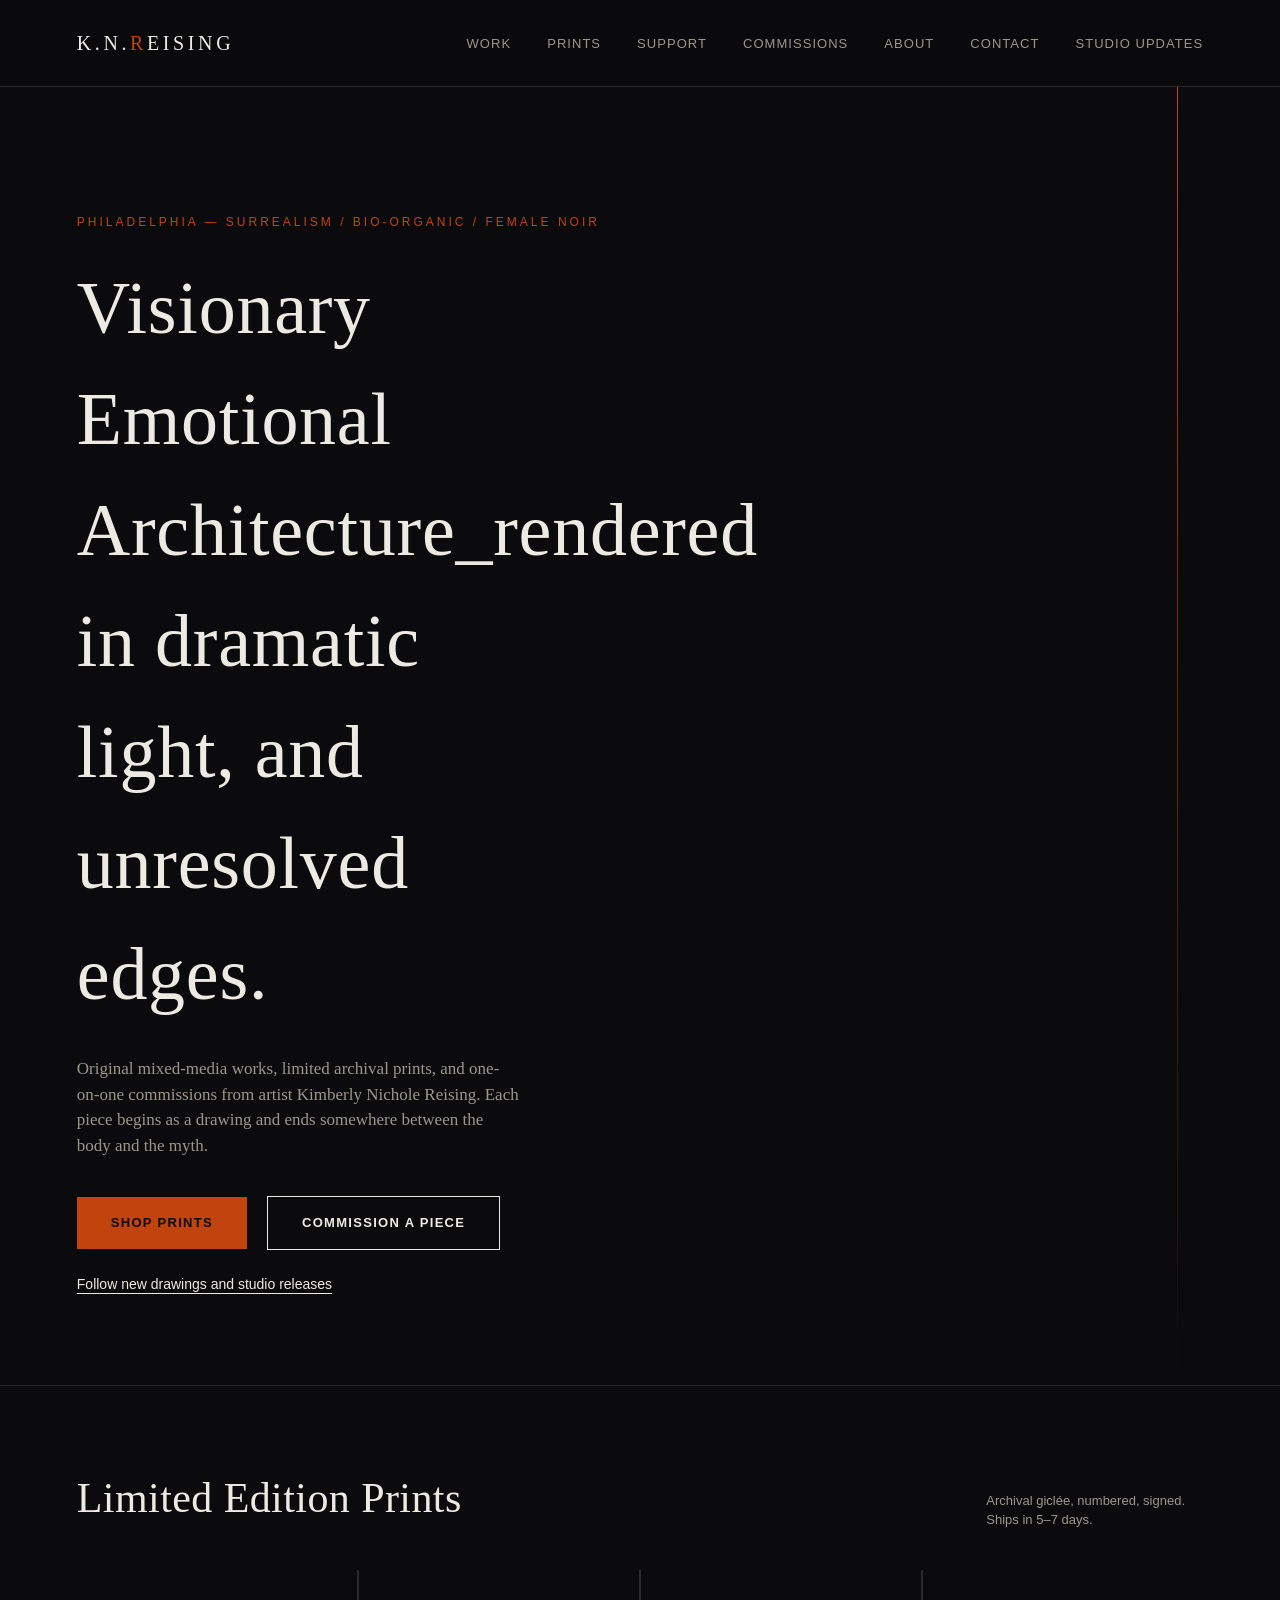
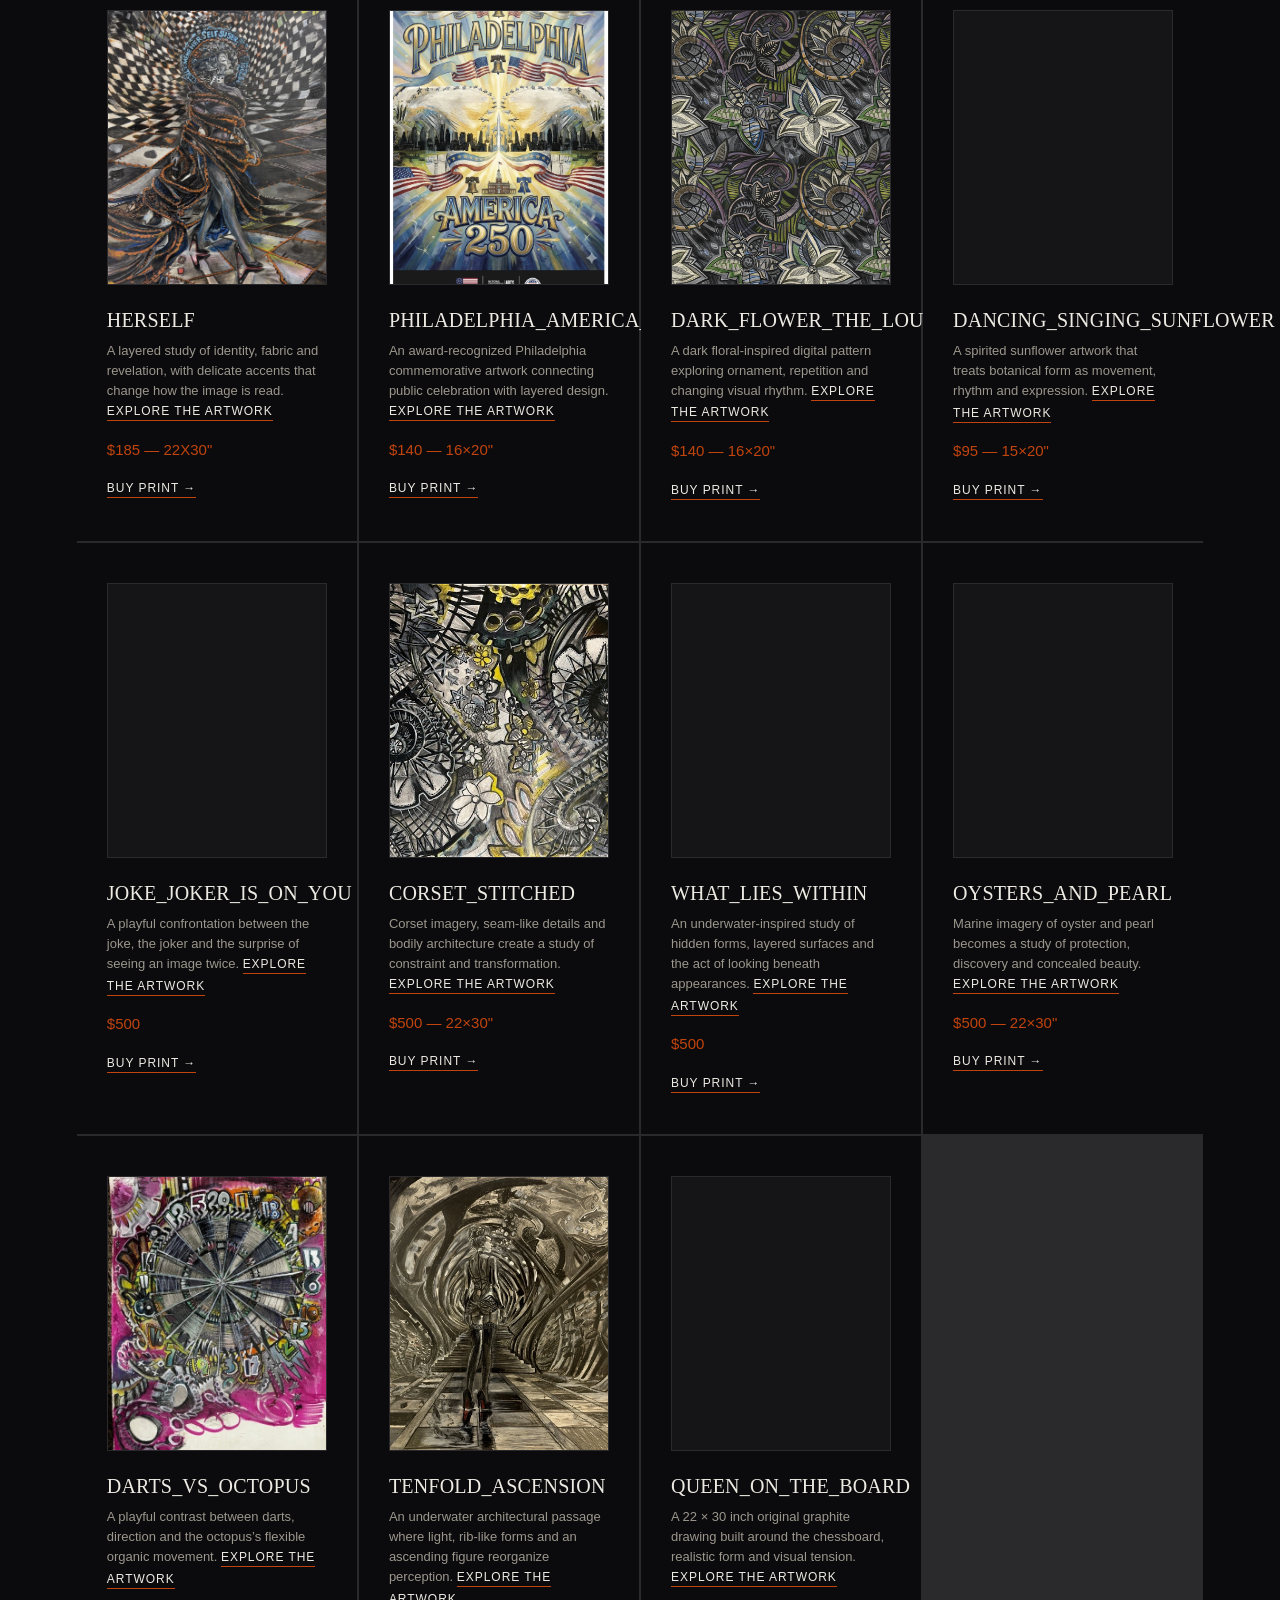
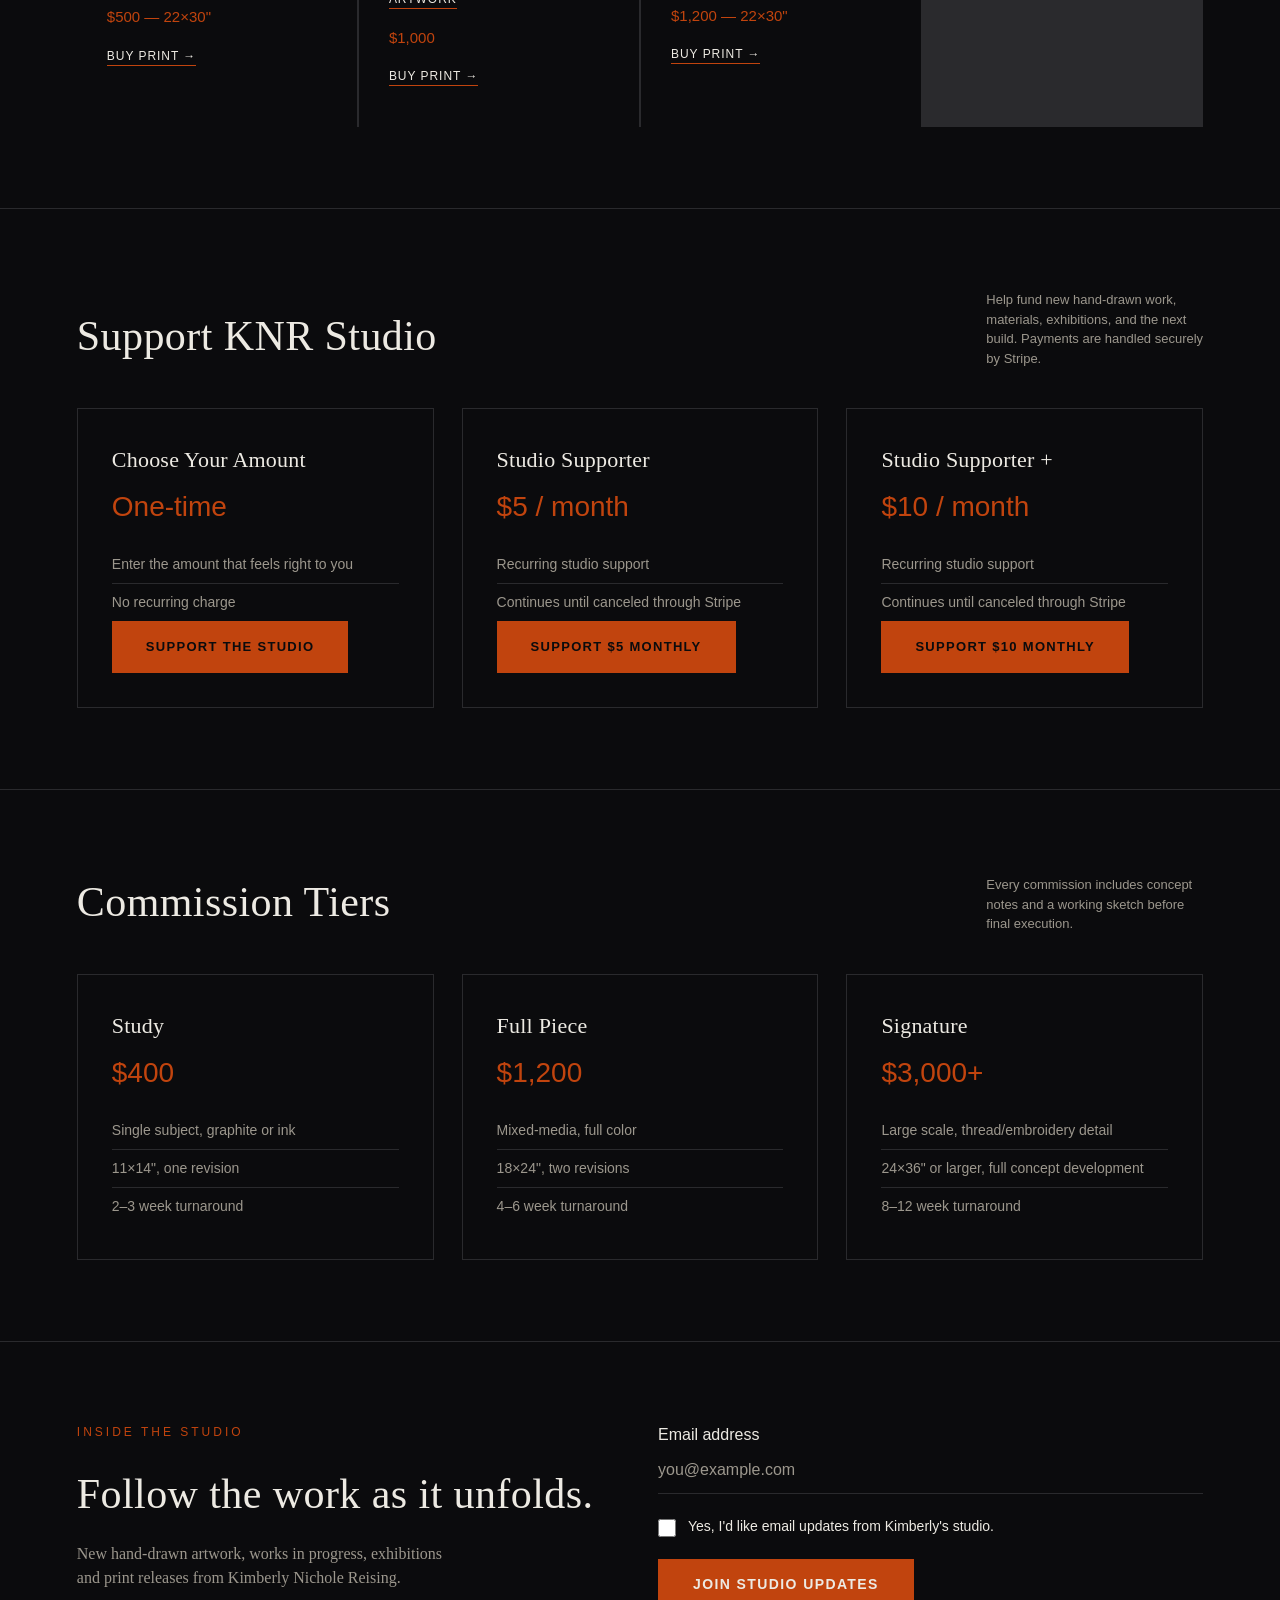
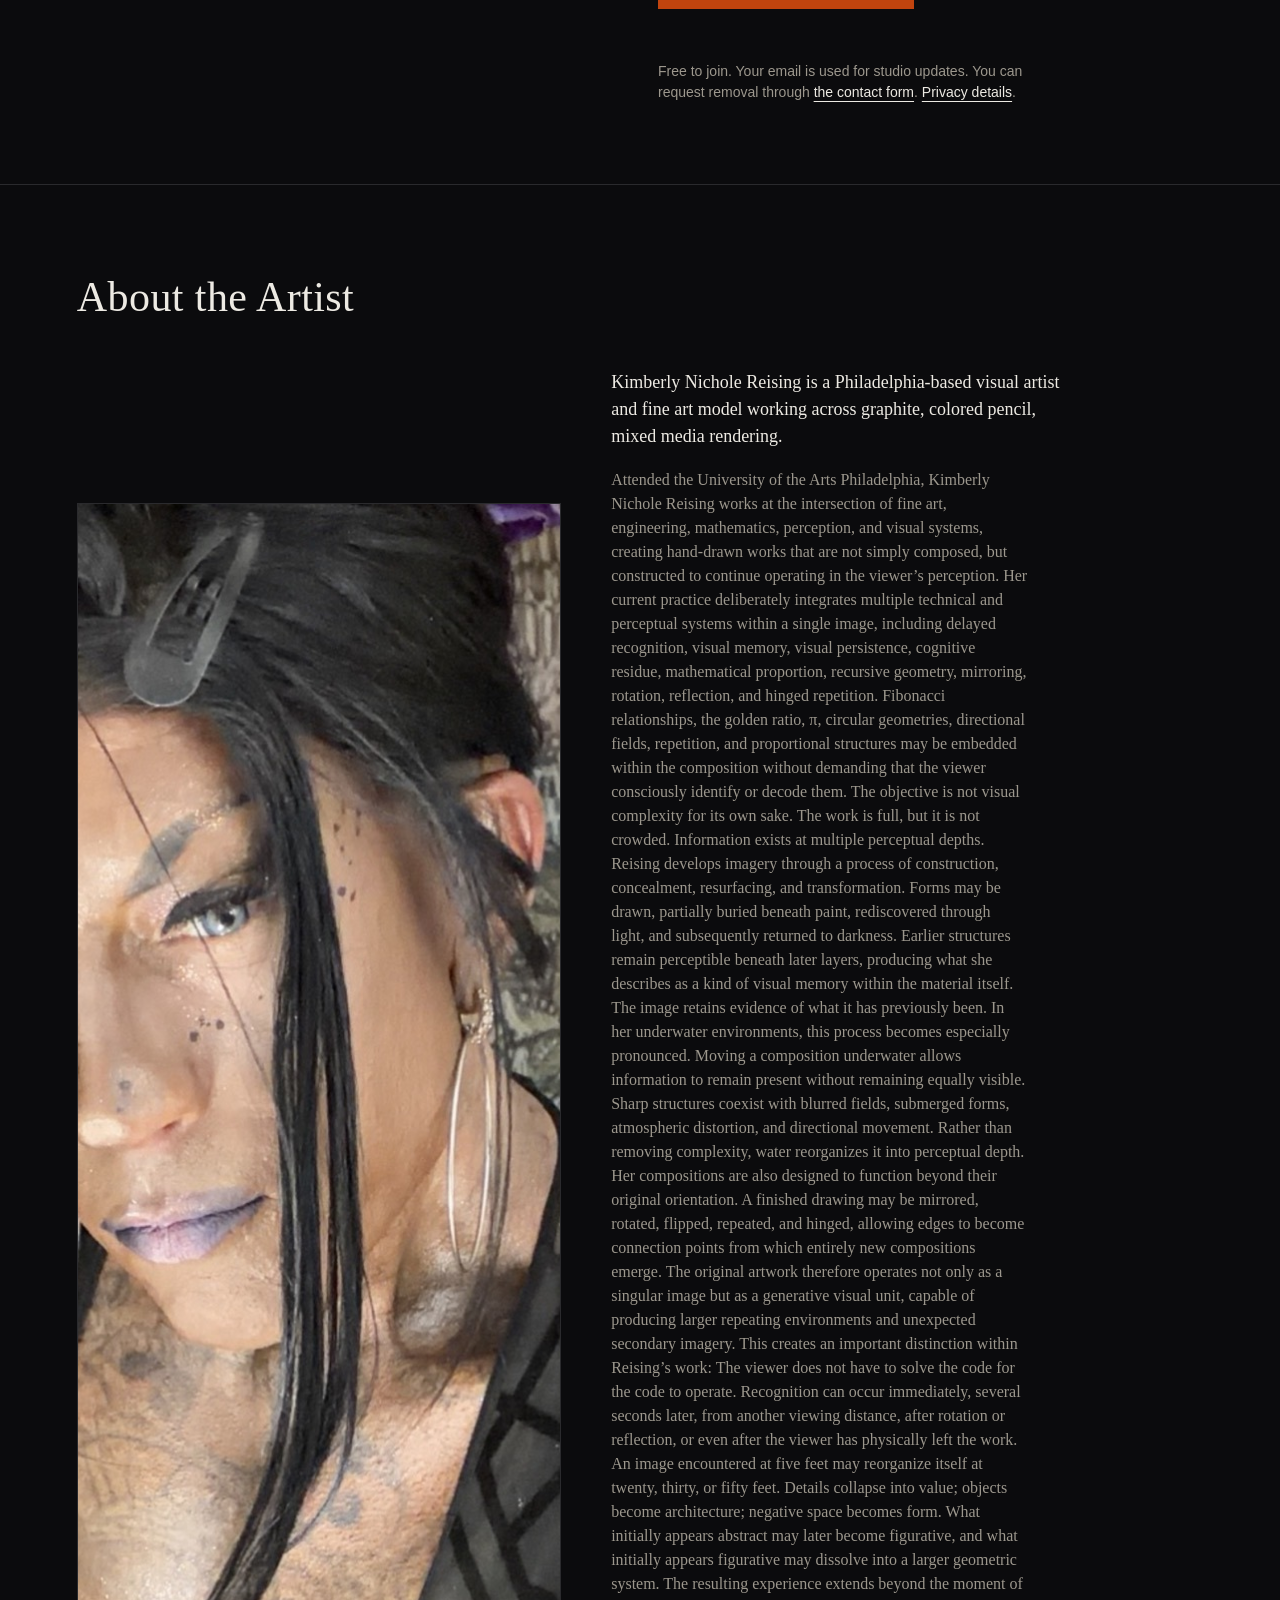
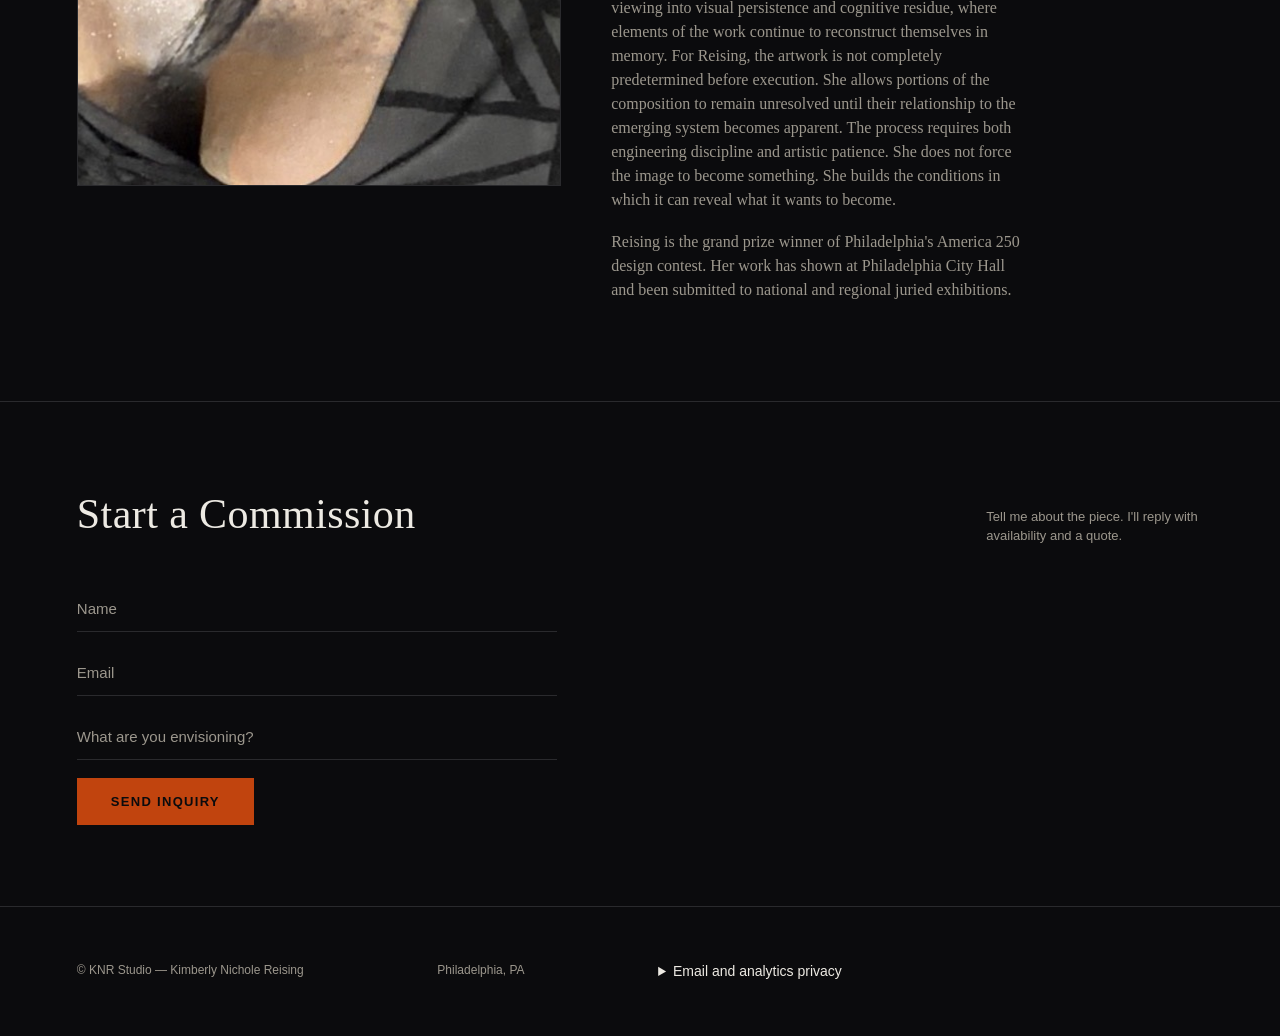
==== commit 77473699: "Add dedicated SEO artwork pages for nine remaining KNR Studio works" ====
--- a/index.html
+++ b/index.html
@@ -3,29 +3,22 @@
 <head>
 <meta charset="UTF-8">
 <meta name="viewport" content="width=device-width, initial-scale=1.0">
-<title>Kimberly Nichole Reising | Philadelphia Surrealist Art &amp; Prints</title>
-<meta name="description" content="Original graphite and mixed-media drawings, limited prints and commissions by Philadelphia artist Kimberly Nichole Reising, America 250 grand prize winner.">
+<title>Kimberly Nichole Reising | Original Surrealist Art &amp; Fine Art Prints — KNR Studio</title>
+<meta name="description" content="Explore original graphite and mixed-media artwork, fine art prints and commissions by Philadelphia artist Kimberly Nichole Reising. Discover Queen on the Board and Tenfold Ascension.">
 <link rel="canonical" href="https://kimberlyreising.com/">
-<link rel="icon" href="/favicon.svg" type="image/svg+xml">
-<link rel="apple-touch-icon" href="/apple-touch-icon.png">
-<meta name="theme-color" content="#0B0B0D">
 <meta name="robots" content="index, follow, max-image-preview:large">
 <meta property="og:type" content="website">
 <meta property="og:site_name" content="KNR Studio">
 <meta property="og:title" content="KNR Studio | Original Art, Fine Art Prints &amp; Commissions">
-<meta property="og:description" content="Original graphite and mixed-media drawings, limited prints and commissions by Philadelphia artist Kimberly Nichole Reising, America 250 grand prize winner.">
+<meta property="og:description" content="Explore original graphite and mixed-media artwork, fine art prints and commissions by Philadelphia artist Kimberly Nichole Reising. Discover Queen on the Board and Tenfold Ascension.">
 <meta property="og:url" content="https://kimberlyreising.com/">
-<meta property="og:image" content="https://kimberlyreising.com/images/social/og-home.jpg">
-<meta property="og:image:width" content="1200">
-<meta property="og:image:height" content="630">
-<meta property="og:image:alt" content="Queen on the Board and Tenfold Ascension, original drawings by Kimberly Nichole Reising">
+<meta property="og:image" content="https://kimberlyreising.com/images/QUEEN_ON_THE_BOARD.webp">
+<meta property="og:image:alt" content="Queen on the Board, graphite chess artwork by Kimberly Nichole Reising">
 <meta name="twitter:card" content="summary_large_image">
 <meta name="twitter:title" content="KNR Studio | Original Art &amp; Commissions">
-<meta name="twitter:description" content="Original graphite and mixed-media drawings, limited prints and commissions by Philadelphia artist Kimberly Nichole Reising, America 250 grand prize winner.">
-<meta name="twitter:image" content="https://kimberlyreising.com/images/social/og-home.jpg">
-<meta name="twitter:image:alt" content="Queen on the Board and Tenfold Ascension, original drawings by Kimberly Nichole Reising">
-<script type="application/ld+json">{"@context":"https://schema.org","@type":"WebSite","name":"KNR Studio — Kimberly Nichole Reising","url":"https://kimberlyreising.com/","description":"Original graphite and mixed-media drawings, limited prints and commissions by Philadelphia artist Kimberly Nichole Reising, America 250 grand prize winner.","publisher":{"@type":"Person","name":"Kimberly Nichole Reising","url":"https://kimberlyreising.com/#about","homeLocation":{"@type":"Place","name":"Philadelphia, Pennsylvania"}}}</script>
-<script type="application/ld+json">{"@context":"https://schema.org","@graph":[{"@type":"Person","@id":"https://kimberlyreising.com/#artist","name":"Kimberly Nichole Reising","alternateName":["Kimberly Reising","KNR","K.N. Reising"],"jobTitle":"Visual artist","url":"https://kimberlyreising.com/","description":"Philadelphia-based visual artist working in graphite, colored pencil and mixed media at the intersection of fine art, engineering, mathematics and perception.","address":{"@type":"PostalAddress","addressLocality":"Philadelphia","addressRegion":"PA","addressCountry":"US"},"alumniOf":{"@type":"CollegeOrUniversity","name":"University of the Arts (Philadelphia)"},"award":"Grand Prize, Philadelphia America 250 City Art Poster Contest","knowsAbout":["Graphite drawing","Mixed-media art","Surrealism","Geometric art"]},{"@type":"ItemList","name":"Featured original artworks","itemListElement":[{"@type":"ListItem","position":1,"name":"Queen on the Board","url":"https://kimberlyreising.com/queen-on-the-board"},{"@type":"ListItem","position":2,"name":"Tenfold Ascension","url":"https://kimberlyreising.com/tenfold-ascension"}]}]}</script>
+<meta name="twitter:description" content="Explore original graphite and mixed-media artwork, fine art prints and commissions by Philadelphia artist Kimberly Nichole Reising. Discover Queen on the Board and Tenfold Ascension.">
+<meta name="twitter:image" content="https://kimberlyreising.com/images/QUEEN_ON_THE_BOARD.webp">
+<script type="application/ld+json">{"@context":"https://schema.org","@type":"WebSite","name":"KNR Studio — Kimberly Nichole Reising","url":"https://kimberlyreising.com/","description":"Explore original graphite and mixed-media artwork, fine art prints and commissions by Philadelphia artist Kimberly Nichole Reising. Discover Queen on the Board and Tenfold Ascension.","publisher":{"@type":"Person","name":"Kimberly Nichole Reising","url":"https://kimberlyreising.com/#about","homeLocation":{"@type":"Place","name":"Philadelphia, Pennsylvania"}}}</script>
 <script src="assets/studio-config.js" defer></script>
 <script src="assets/studio.js" defer></script>
 <style>
@@ -95,7 +88,7 @@
 
 <header>
   <div class="logo">K.N.<span>R</span>eising</div>
-  <nav aria-label="Primary">
+  <nav>
     <a href="#work">Work</a>
     <a href="#prints">Prints</a>
     <a href="#support">Support</a>
@@ -106,7 +99,6 @@
   </nav>
 </header>
 
-<main id="main">
 <section class="hero" id="work">
   <div class="thread"></div>
   <div class="eyebrow">Philadelphia — Surrealism / Bio-organic / Female Noir</div>
@@ -123,17 +115,17 @@
     <p class="sans">Archival giclée, numbered, signed. Ships in 5–7 days.</p>
   </div>
   <div class="grid">
-    <div class="piece"><div class="frame"><img src="images/opt/herself-960.webp" srcset="images/opt/herself-480.webp 480w, images/opt/herself-960.webp 960w" sizes="(max-width:600px) 80vw, 340px" alt="Herself, mixed-media drawing by Kimberly Nichole Reising: a figure wrapped in orange-threaded cloth inside a swirling black-and-white checkerboard vortex" decoding="async" fetchpriority="high" width="1920" height="2936"></div><h3>HERSELF</h3><div class="price">$185 — 22X30"</div><a href="https://buy.stripe.com/6oU7sL5K6cwBeGg1ZI7EQ00" target="_blank" rel="noopener noreferrer">Buy Print →</a></div>
-    <div class="piece"><div class="frame"><img src="images/opt/america250-960.webp" srcset="images/opt/america250-480.webp 480w, images/opt/america250-960.webp 960w" sizes="(max-width:600px) 80vw, 340px" alt="Philadelphia America 250 poster by Kimberly Nichole Reising: bells, American flags and the city skyline in radiating golden light" decoding="async" loading="lazy" width="1177" height="1732"></div><h3>PHILADELPHIA_AMERICA_250</h3><div class="price">$140 — 16×20"</div><a href="https://buy.stripe.com/9B6bJ1a0mbsx1Tu47Q7EQ0b" target="_blank" rel="noopener noreferrer">Buy Print →</a></div>
-    <div class="piece"><div class="frame"><img src="images/opt/darkflower-960.webp" srcset="images/opt/darkflower-480.webp 480w, images/opt/darkflower-960.webp 960w" sizes="(max-width:600px) 80vw, 340px" alt="Dark Flower, The Lounge: digital pattern of stylized pale flowers and curling leaves on a dark ground, by Kimberly Nichole Reising" decoding="async" loading="lazy" width="1536" height="1024"></div><h3>DARK_FLOWER_THE_LOUNGE</h3><div class="price">$140 — 16×20"</div><a href="https://buy.stripe.com/8x2aEXa0mgMR69K6fY7EQ06" target="_blank" rel="noopener noreferrer">Buy Print →</a></div>
-    <div class="piece"><div class="frame"><img src="images/opt/sunflower-960.webp" srcset="images/opt/sunflower-480.webp 480w, images/opt/sunflower-960.webp 960w" sizes="(max-width:600px) 80vw, 340px" alt="Dancing Singing Sunflower: graphite and mixed-media drawing of a sunflower and butterfly in swirling floral forms, by Kimberly Nichole Reising" decoding="async" loading="lazy" width="3932" height="3932"></div><h3>DANCING_SINGING_SUNFLOWER</h3><div class="price">$95 — 15×20"</div><a href="https://buy.stripe.com/eVq14nfkGbsx9lW6fY7EQ0c" target="_blank" rel="noopener noreferrer">Buy Print →</a></div>  
-    <div class="piece"><div class="frame"><img src="images/opt/jokeisonyou-960.webp" srcset="images/opt/jokeisonyou-480.webp 480w, images/opt/jokeisonyou-960.webp 960w" sizes="(max-width:600px) 80vw, 340px" alt="Joke (Joker) Is On You: mirrored, kaleidoscopic mixed-media pattern in grey, pink and gold, by Kimberly Nichole Reising" decoding="async" loading="lazy" width="1745" height="747"></div><h3>JOKE_JOKER_IS_ON_YOU</h3><div class="price">$500</div><a href="https://buy.stripe.com/9B600j5K6405cy89sa7EQ03" target="_blank" rel="noopener noreferrer">Buy Print →</a></div>
-    <div class="piece"><div class="frame"><img src="images/opt/csxx-480.webp" srcset="images/opt/csxx-480.webp 480w, images/csxx.jpg 640w" sizes="(max-width:600px) 80vw, 340px" alt="Corset Stitched: black-ink spirals, gears and flowers with yellow accents, mixed media by Kimberly Nichole Reising" decoding="async" loading="lazy" width="640" height="474"></div><h3>CORSET_STITCHED</h3><div class="price">$500 — 22×30"</div><a href="https://buy.stripe.com/28EdR9egC7cheGgawe7EQ0d" target="_blank" rel="noopener noreferrer">Buy Print →</a></div>
-    <div class="piece"><div class="frame"><img src="images/opt/whatliesin-960.webp" srcset="images/opt/whatliesin-480.webp 480w, images/opt/whatliesin-960.webp 960w" sizes="(max-width:600px) 80vw, 340px" alt="What Lies Within: monochrome graphite scene of a luminous archway and flowing, wave-like forms, by Kimberly Nichole Reising" decoding="async" loading="lazy" width="2819" height="3298"></div><h3>WHAT_LIES_WITHIN</h3><div class="price">$500</div><a href="https://buy.stripe.com/6oU28r6OacwBaq09sa7EQ08" target="_blank" rel="noopener noreferrer">Buy Print →</a></div>
-    <div class="piece"><div class="frame"><img src="images/opt/oyster-and-pearl-960.webp" srcset="images/opt/oyster-and-pearl-480.webp 480w, images/opt/oyster-and-pearl-960.webp 960w" sizes="(max-width:600px) 80vw, 340px" alt="Oysters and Pearl: horizontally mirrored sepia graphite ornamental pattern by Kimberly Nichole Reising" decoding="async" loading="lazy" width="1320" height="740"></div><h3>OYSTERS_AND_PEARL</h3><div class="price">$500 — 22×30"</div><a href="https://buy.stripe.com/cNi28regC2W1bu4gUC7EQ0e" target="_blank" rel="noopener noreferrer">Buy Print →</a></div>      
-    <div class="piece"><div class="frame"><img src="images/opt/darts-vs-octopus-480.webp" sizes="(max-width:600px) 80vw, 340px" alt="Darts vs Octopus: a numbered dartboard entangled with octopus tentacles on a magenta ground, mixed media by Kimberly Nichole Reising" decoding="async" loading="lazy" width="480" height="640"></div><h3>DARTS_VS_OCTOPUS</h3><div class="price">$500 — 22×30"</div><a href="https://buy.stripe.com/aFaaEX8WigMR2Xy7k27EQ0f" target="_blank" rel="noopener noreferrer">Buy Print →</a></div>      
-    <div class="piece"><div class="frame"><img src="images/opt/tenfold-960.webp" srcset="images/opt/tenfold-480.webp 480w, images/opt/tenfold-960.webp 960w" sizes="(max-width:600px) 80vw, 340px" alt="TENFOLD_ASCENSION, original mixed-media drawing by Kimberly Nichole Reising: central figure ascending an underwater passage of enormous ribs, bubbles, and stars" loading="lazy" decoding="async" width="1536" height="1034"></div><h3>TENFOLD_ASCENSION</h3><p class="art-note">An underwater architectural passage where light, rib-like forms and an ascending figure reorganize perception. <a href="tenfold-ascension.html">Explore the artwork</a></p><div class="price">$1,000</div><a href="https://buy.stripe.com/3cI14ngoK7chfKkcEm7EQ0j" target="_blank" rel="noopener noreferrer">Buy Print →</a></div>
-    <div class="piece"><div class="frame"><img src="images/opt/queen-960.webp" srcset="images/opt/queen-480.webp 480w, images/opt/queen-960.webp 960w" sizes="(max-width:600px) 80vw, 340px" alt="Queen on the Board: 22 by 30 inch graphite drawing of two crowned queens in gowns on a chessboard floor beneath a stormy sky, by Kimberly Nichole Reising" loading="lazy" style="object-fit:contain" decoding="async" width="1012" height="1536"></div><h3>QUEEN_ON_THE_BOARD</h3><p class="art-note">A 22 × 30 inch original graphite drawing built around the chessboard, realistic form and visual tension. <a href="queen-on-the-board.html">Explore the artwork</a></p><div class="price">$1,200 — 22×30"</div><a href="https://buy.stripe.com/dRm00j5K668d7dObAi7EQ0k" target="_blank" rel="noopener noreferrer">Buy Print →</a></div>
+    <div class="piece"><div class="frame"><img src="images/herself.jpg" alt="Herself, mixed media drawing by Kimberly Nichole Reising" decoding="async" fetchpriority="high" width="1920" height="2936"></div><h3>HERSELF</h3><p class="art-note">A layered study of identity, fabric and revelation, with delicate accents that change how the image is read. <a href="herself.html">Explore the artwork</a></p><div class="price">$185 — 22X30"</div><a href="https://buy.stripe.com/6oU7sL5K6cwBeGg1ZI7EQ00" target="_blank" rel="noopener noreferrer">Buy Print →</a></div>
+    <div class="piece"><div class="frame"><img src="images/america250.jpg" alt="Philadelphia America 250, mixed media by Kimberly Nichole Reising" decoding="async" loading="lazy" width="1177" height="1732"></div><h3>PHILADELPHIA_AMERICA_250</h3><p class="art-note">An award-recognized Philadelphia commemorative artwork connecting public celebration with layered design. <a href="philadelphia-america-250.html">Explore the artwork</a></p><div class="price">$140 — 16×20"</div><a href="https://buy.stripe.com/9B6bJ1a0mbsx1Tu47Q7EQ0b" target="_blank" rel="noopener noreferrer">Buy Print →</a></div>
+    <div class="piece"><div class="frame"><img src="images/darkflower.png" alt="Dark Flower, The Lounge, digital pattern by Kimberly Nichole Reising" decoding="async" loading="lazy" width="1536" height="1024"></div><h3>DARK_FLOWER_THE_LOUNGE</h3><p class="art-note">A dark floral-inspired digital pattern exploring ornament, repetition and changing visual rhythm. <a href="dark-flower-the-lounge.html">Explore the artwork</a></p><div class="price">$140 — 16×20"</div><a href="https://buy.stripe.com/8x2aEXa0mgMR69K6fY7EQ06" target="_blank" rel="noopener noreferrer">Buy Print →</a></div>
+    <div class="piece"><div class="frame"><img src="images/DANCING_SINGING SUNFLOWER.jpeg" alt="DANCING_SINGING SUNFLOWER, mixed media by kimberly Nichole Reising" decoding="async" loading="lazy" width="3932" height="3932"></div><h3>DANCING_SINGING_SUNFLOWER</h3><p class="art-note">A spirited sunflower artwork that treats botanical form as movement, rhythm and expression. <a href="dancing-singing-sunflower.html">Explore the artwork</a></p><div class="price">$95 — 15×20"</div><a href="https://buy.stripe.com/eVq14nfkGbsx9lW6fY7EQ0c" target="_blank" rel="noopener noreferrer">Buy Print →</a></div>  
+    <div class="piece"><div class="frame"><img src="images/jokeisonyou.png" alt="Joke (Joker) Is On You, mixed media by Kimberly Nichole Reising" decoding="async" loading="lazy" width="1745" height="747"></div><h3>JOKE_JOKER_IS_ON_YOU</h3><p class="art-note">A playful confrontation between the joke, the joker and the surprise of seeing an image twice. <a href="joke-joker-is-on-you.html">Explore the artwork</a></p><div class="price">$500</div><a href="https://buy.stripe.com/9B600j5K6405cy89sa7EQ03" target="_blank" rel="noopener noreferrer">Buy Print →</a></div>
+    <div class="piece"><div class="frame"><img src="images/csxx.jpg" alt="Corset Stitched, mixed media by Kimberly Nichole Reising" decoding="async" loading="lazy" width="640" height="474"></div><h3>CORSET_STITCHED</h3><p class="art-note">Corset imagery, seam-like details and bodily architecture create a study of constraint and transformation. <a href="corset-stitched.html">Explore the artwork</a></p><div class="price">$500 — 22×30"</div><a href="https://buy.stripe.com/28EdR9egC7cheGgawe7EQ0d" target="_blank" rel="noopener noreferrer">Buy Print →</a></div>
+    <div class="piece"><div class="frame"><img src="images/whatliesin.jpg" alt="What Lies Within, mixed media by Kimberly Nichole Reising" decoding="async" loading="lazy" width="2819" height="3298"></div><h3>WHAT_LIES_WITHIN</h3><p class="art-note">An underwater-inspired study of hidden forms, layered surfaces and the act of looking beneath appearances. <a href="what-lies-within.html">Explore the artwork</a></p><div class="price">$500</div><a href="https://buy.stripe.com/6oU28r6OacwBaq09sa7EQ08" target="_blank" rel="noopener noreferrer">Buy Print →</a></div>
+    <div class="piece"><div class="frame"><img src="images/OYSTER_AND_PEARL.JPG" alt="Oysters and Pearl, mixed media by Kimberly Nichole Reising" decoding="async" loading="lazy" width="1320" height="740"></div><h3>OYSTERS_AND_PEARL</h3><p class="art-note">Marine imagery of oyster and pearl becomes a study of protection, discovery and concealed beauty. <a href="oysters-and-pearl.html">Explore the artwork</a></p><div class="price">$500 — 22×30"</div><a href="https://buy.stripe.com/cNi28regC2W1bu4gUC7EQ0e" target="_blank" rel="noopener noreferrer">Buy Print →</a></div>      
+    <div class="piece"><div class="frame"><img src="images/DARTS_VS_OCTOPUS.jpg" alt="DARTS_VS_OCTOPUS, mixed media by Kimberly Nichole Reising" decoding="async" loading="lazy" width="480" height="640"></div><h3>DARTS_VS_OCTOPUS</h3><p class="art-note">A playful contrast between darts, direction and the octopus’s flexible organic movement. <a href="darts-vs-octopus.html">Explore the artwork</a></p><div class="price">$500 — 22×30"</div><a href="https://buy.stripe.com/aFaaEX8WigMR2Xy7k27EQ0f" target="_blank" rel="noopener noreferrer">Buy Print →</a></div>      
+    <div class="piece"><div class="frame"><img src="images/TENFOLD_ASCENSION.webp" alt="TENFOLD_ASCENSION, original mixed-media drawing by Kimberly Nichole Reising: central figure ascending an underwater passage of enormous ribs, bubbles, and stars" loading="lazy" decoding="async" width="1536" height="1034"></div><h3>TENFOLD_ASCENSION</h3><p class="art-note">An underwater architectural passage where light, rib-like forms and an ascending figure reorganize perception. <a href="tenfold-ascension.html">Explore the artwork</a></p><div class="price">$1,000</div><a href="https://buy.stripe.com/3cI14ngoK7chfKkcEm7EQ0j" target="_blank" rel="noopener noreferrer">Buy Print →</a></div>
+    <div class="piece"><div class="frame"><img src="images/QUEEN_ON_THE_BOARD.webp" alt="Queen on the Board, a 22 by 30 inch graphite chess composition by Kimberly Nichole Reising" loading="lazy" style="object-fit:contain" decoding="async" width="1012" height="1536"></div><h3>QUEEN_ON_THE_BOARD</h3><p class="art-note">A 22 × 30 inch original graphite drawing built around the chessboard, realistic form and visual tension. <a href="queen-on-the-board.html">Explore the artwork</a></p><div class="price">$1,200 — 22×30"</div><a href="https://buy.stripe.com/dRm00j5K668d7dObAi7EQ0k" target="_blank" rel="noopener noreferrer">Buy Print →</a></div>
   </div>
 </section>
 
@@ -235,7 +227,7 @@
     <h2>About the Artist</h2>
   </div>
   <div class="about">
-    <img src="images/opt/headshot-960.webp" srcset="images/opt/headshot-480.webp 480w, images/opt/headshot-960.webp 960w" sizes="(max-width:700px) 100vw, 45vw" alt="Kimberly Nichole Reising, artist" decoding="async" loading="lazy" width="1320" height="1283">
+    <img src="images/headshot.jpg" alt="Kimberly Nichole Reising, artist" decoding="async" loading="lazy" width="1320" height="1283">
     <div class="about-text">
       <p>Kimberly Nichole Reising is a Philadelphia-based visual artist and fine art model working across graphite, colored pencil, mixed media rendering.</p>
       <p>Attended the University of the Arts Philadelphia, Kimberly Nichole Reising works at the intersection of fine art, engineering, mathematics, perception, and visual systems, creating hand-drawn works that are not simply composed, but constructed to continue operating in the viewer’s perception. Her current practice deliberately integrates multiple technical and perceptual systems within a single image, including delayed recognition, visual memory, visual persistence, cognitive residue, mathematical proportion, recursive geometry, mirroring, rotation, reflection, and hinged repetition. Fibonacci relationships, the golden ratio, π, circular geometries, directional fields, repetition, and proportional structures may be embedded within the composition without demanding that the viewer consciously identify or decode them. The objective is not visual complexity for its own sake. The work is full, but it is not crowded. Information exists at multiple perceptual depths. Reising develops imagery through a process of construction, concealment, resurfacing, and transformation. Forms may be drawn, partially buried beneath paint, rediscovered through light, and subsequently returned to darkness. Earlier structures remain perceptible beneath later layers, producing what she describes as a kind of visual memory within the material itself. The image retains evidence of what it has previously been. In her underwater environments, this process becomes especially pronounced. Moving a composition underwater allows information to remain present without remaining equally visible. Sharp structures coexist with blurred fields, submerged forms, atmospheric distortion, and directional movement. Rather than removing complexity, water reorganizes it into perceptual depth. Her compositions are also designed to function beyond their original orientation. A finished drawing may be mirrored, rotated, flipped, repeated, and hinged, allowing edges to become connection points from which entirely new compositions emerge. The original artwork therefore operates not only as a singular image but as a generative visual unit, capable of producing larger repeating environments and unexpected secondary imagery. This creates an important distinction within Reising’s work: The viewer does not have to solve the code for the code to operate. Recognition can occur immediately, several seconds later, from another viewing distance, after rotation or reflection, or even after the viewer has physically left the work. An image encountered at five feet may reorganize itself at twenty, thirty, or fifty feet. Details collapse into value; objects become architecture; negative space becomes form. What initially appears abstract may later become figurative, and what initially appears figurative may dissolve into a larger geometric system. The resulting experience extends beyond the moment of viewing into visual persistence and cognitive residue, where elements of the work continue to reconstruct themselves in memory. For Reising, the artwork is not completely predetermined before execution. She allows portions of the composition to remain unresolved until their relationship to the emerging system becomes apparent. The process requires both engineering discipline and artistic patience. She does not force the image to become something. She builds the conditions in which it can reveal what it wants to become.</p>
@@ -256,7 +248,6 @@
     <button type="submit" class="cta" style="border:none; cursor:pointer;">Send Inquiry</button>
   </form>
 </section>
-</main>
 
 <footer class="studio-footer">
   <span>© KNR Studio — Kimberly Nichole Reising</span>
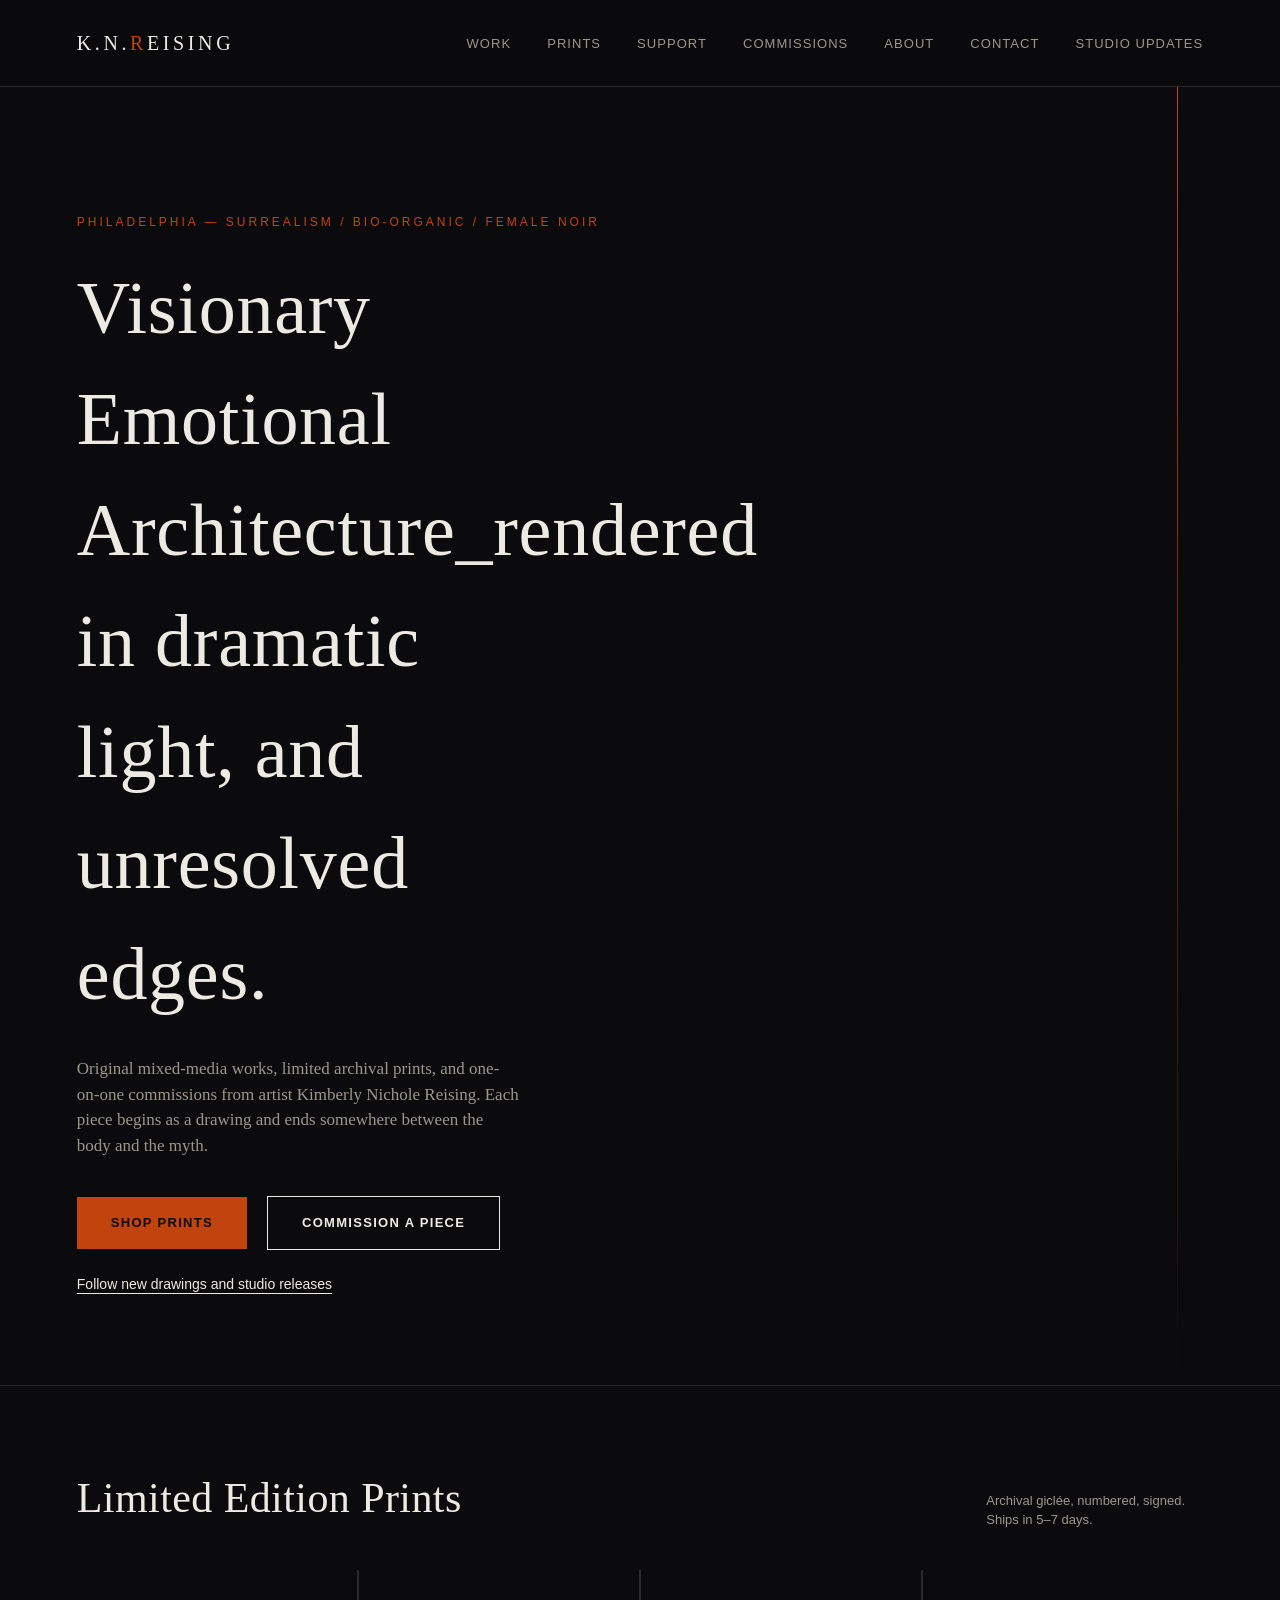
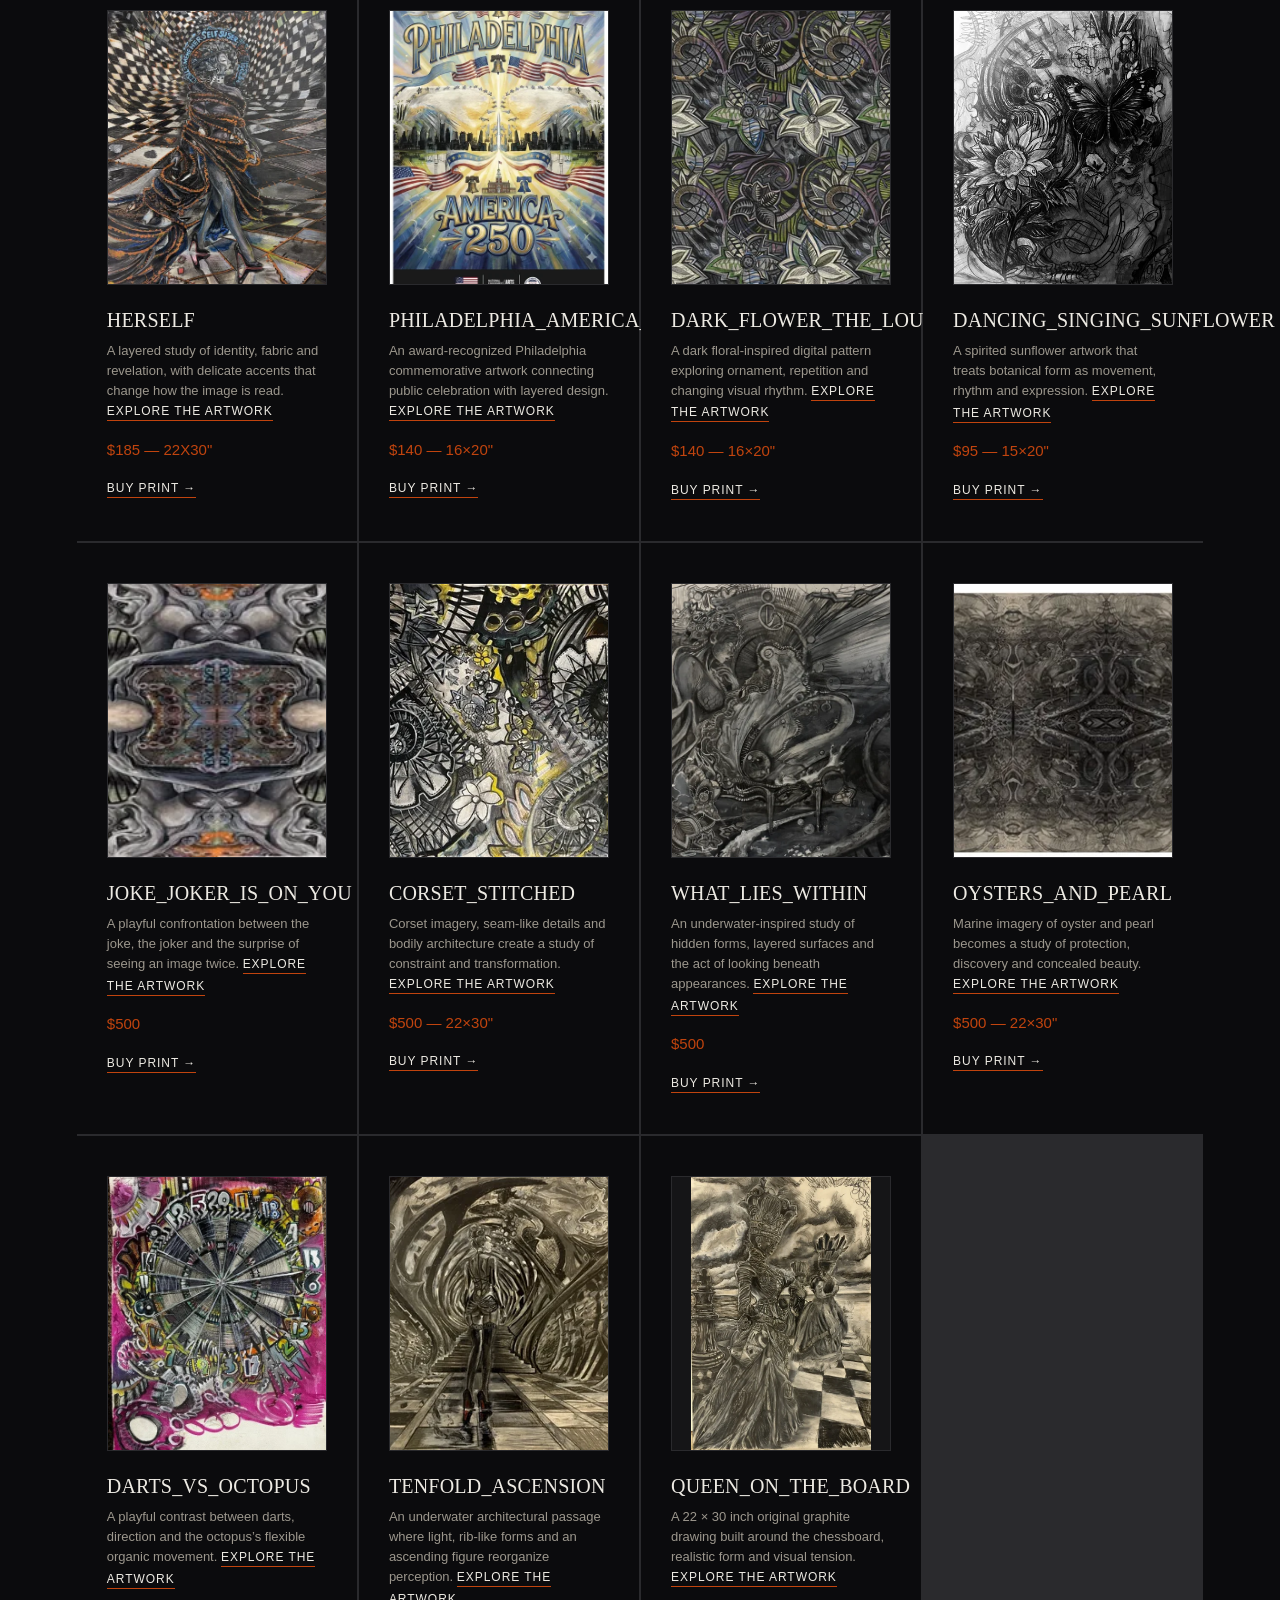
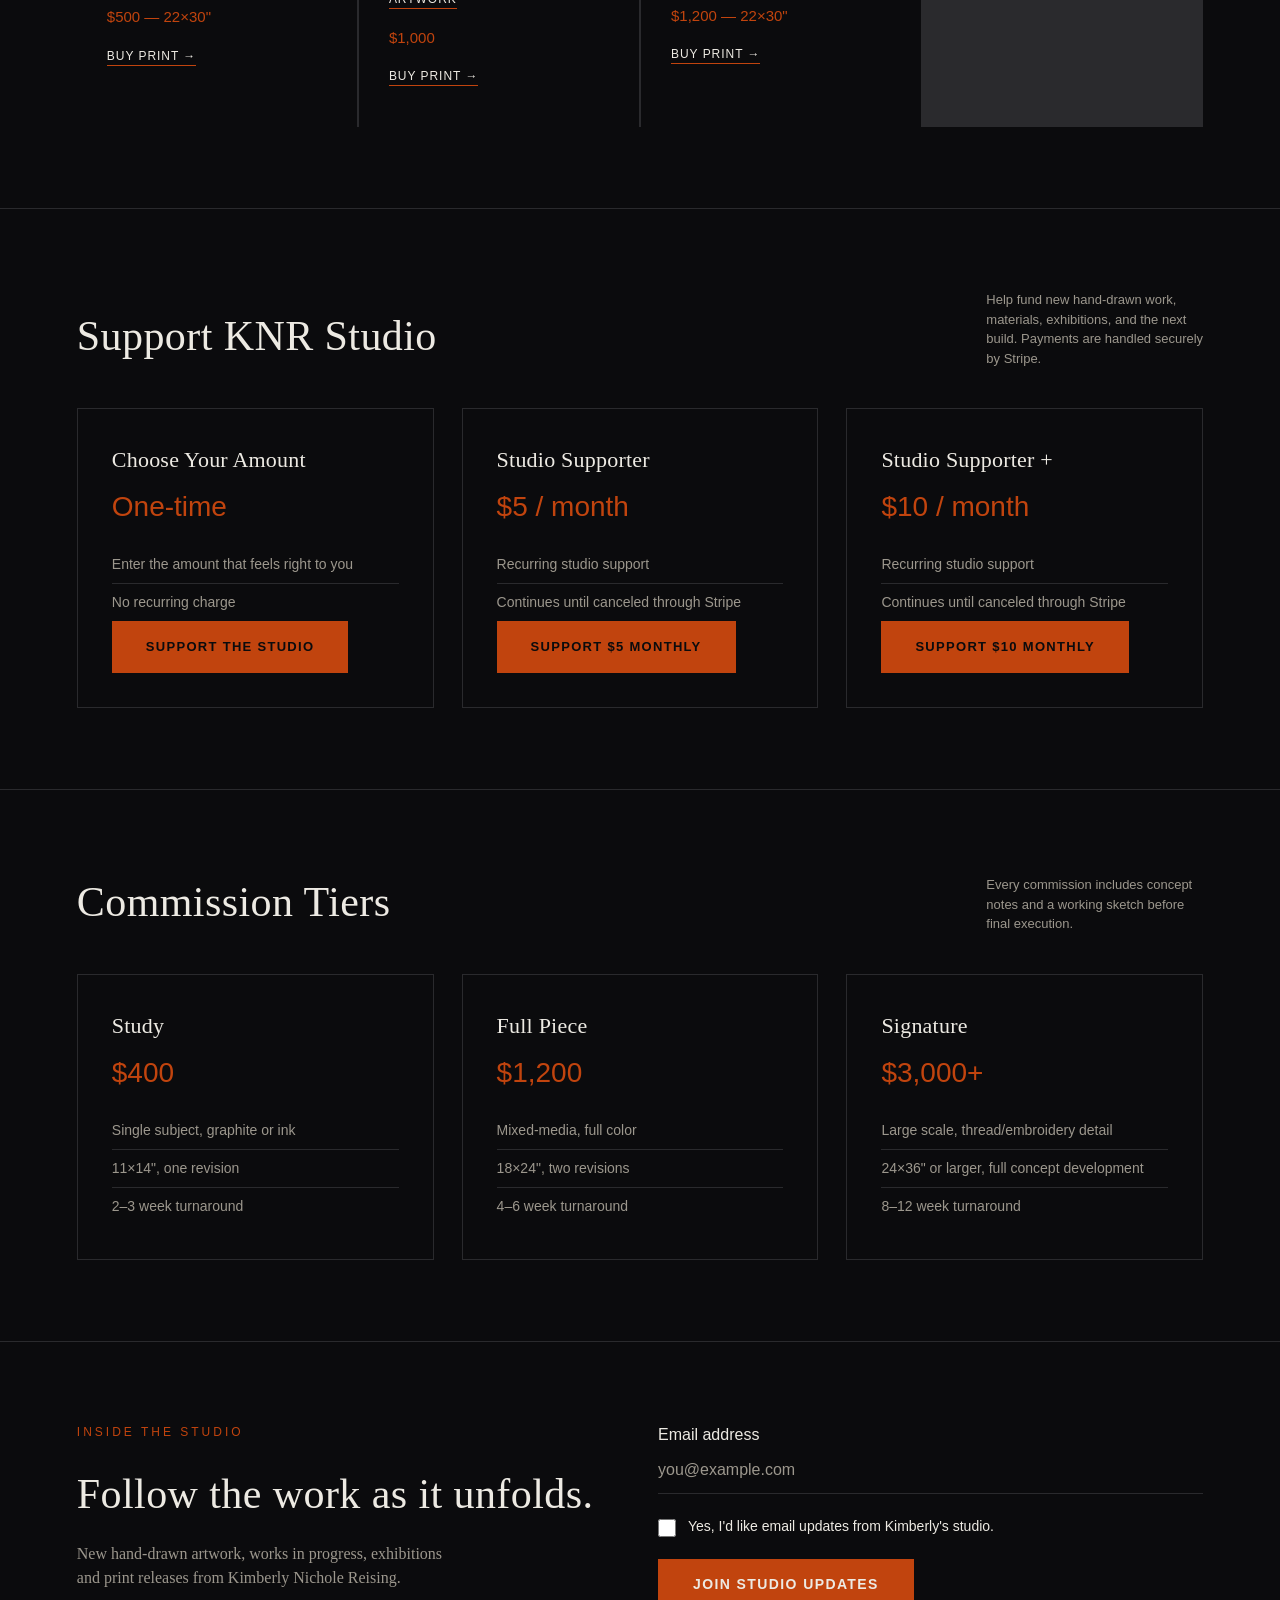
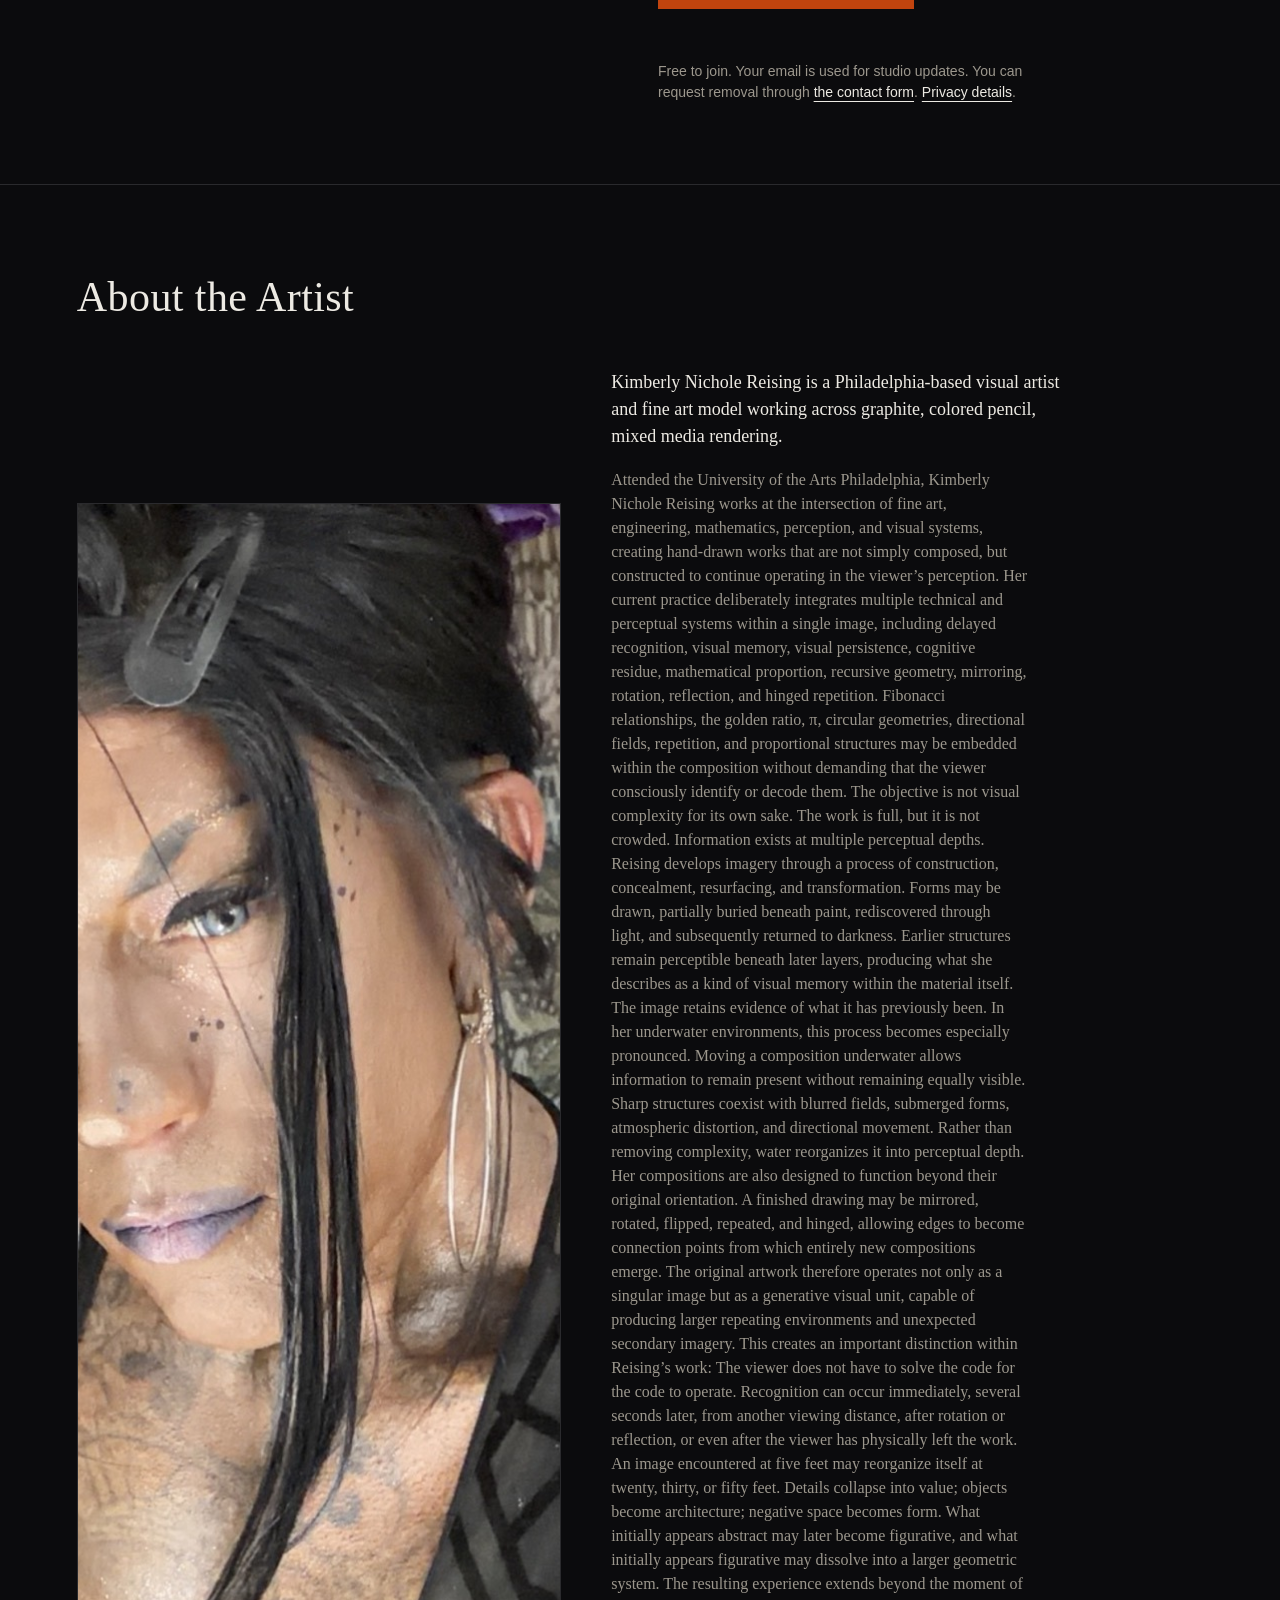
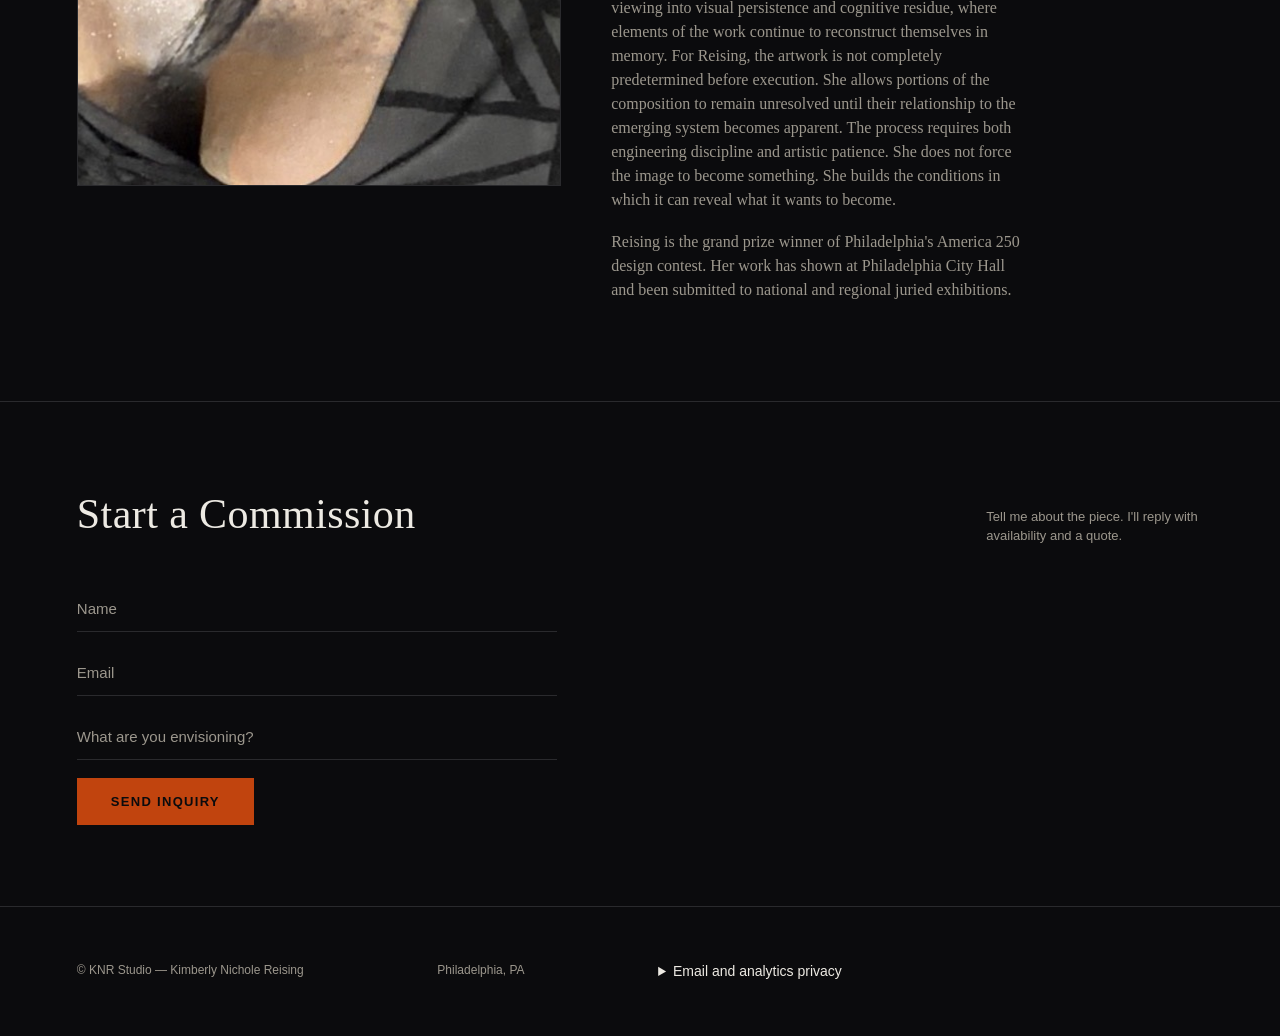
==== commit 39e46ea1: "Integrate verified SEO performance bundle and preserve all 11 artwork pages Responsive gallery WebP," ====
--- a/index.html
+++ b/index.html
@@ -3,22 +3,29 @@
 <head>
 <meta charset="UTF-8">
 <meta name="viewport" content="width=device-width, initial-scale=1.0">
-<title>Kimberly Nichole Reising | Original Surrealist Art &amp; Fine Art Prints — KNR Studio</title>
-<meta name="description" content="Explore original graphite and mixed-media artwork, fine art prints and commissions by Philadelphia artist Kimberly Nichole Reising. Discover Queen on the Board and Tenfold Ascension.">
+<title>Kimberly Nichole Reising | Philadelphia Surrealist Art &amp; Prints</title>
+<meta name="description" content="Original graphite and mixed-media drawings, limited prints and commissions by Philadelphia artist Kimberly Nichole Reising, America 250 grand prize winner.">
 <link rel="canonical" href="https://kimberlyreising.com/">
+<link rel="icon" href="/favicon.svg" type="image/svg+xml">
+<link rel="apple-touch-icon" href="/apple-touch-icon.png">
+<meta name="theme-color" content="#0B0B0D">
 <meta name="robots" content="index, follow, max-image-preview:large">
 <meta property="og:type" content="website">
 <meta property="og:site_name" content="KNR Studio">
 <meta property="og:title" content="KNR Studio | Original Art, Fine Art Prints &amp; Commissions">
-<meta property="og:description" content="Explore original graphite and mixed-media artwork, fine art prints and commissions by Philadelphia artist Kimberly Nichole Reising. Discover Queen on the Board and Tenfold Ascension.">
+<meta property="og:description" content="Original graphite and mixed-media drawings, limited prints and commissions by Philadelphia artist Kimberly Nichole Reising, America 250 grand prize winner.">
 <meta property="og:url" content="https://kimberlyreising.com/">
-<meta property="og:image" content="https://kimberlyreising.com/images/QUEEN_ON_THE_BOARD.webp">
-<meta property="og:image:alt" content="Queen on the Board, graphite chess artwork by Kimberly Nichole Reising">
+<meta property="og:image" content="https://kimberlyreising.com/images/social/og-home.jpg">
+<meta property="og:image:width" content="1200">
+<meta property="og:image:height" content="630">
+<meta property="og:image:alt" content="Queen on the Board and Tenfold Ascension, original drawings by Kimberly Nichole Reising">
 <meta name="twitter:card" content="summary_large_image">
 <meta name="twitter:title" content="KNR Studio | Original Art &amp; Commissions">
-<meta name="twitter:description" content="Explore original graphite and mixed-media artwork, fine art prints and commissions by Philadelphia artist Kimberly Nichole Reising. Discover Queen on the Board and Tenfold Ascension.">
-<meta name="twitter:image" content="https://kimberlyreising.com/images/QUEEN_ON_THE_BOARD.webp">
-<script type="application/ld+json">{"@context":"https://schema.org","@type":"WebSite","name":"KNR Studio — Kimberly Nichole Reising","url":"https://kimberlyreising.com/","description":"Explore original graphite and mixed-media artwork, fine art prints and commissions by Philadelphia artist Kimberly Nichole Reising. Discover Queen on the Board and Tenfold Ascension.","publisher":{"@type":"Person","name":"Kimberly Nichole Reising","url":"https://kimberlyreising.com/#about","homeLocation":{"@type":"Place","name":"Philadelphia, Pennsylvania"}}}</script>
+<meta name="twitter:description" content="Original graphite and mixed-media drawings, limited prints and commissions by Philadelphia artist Kimberly Nichole Reising, America 250 grand prize winner.">
+<meta name="twitter:image" content="https://kimberlyreising.com/images/social/og-home.jpg">
+<meta name="twitter:image:alt" content="Queen on the Board and Tenfold Ascension, original drawings by Kimberly Nichole Reising">
+<script type="application/ld+json">{"@context":"https://schema.org","@type":"WebSite","name":"KNR Studio — Kimberly Nichole Reising","url":"https://kimberlyreising.com/","description":"Original graphite and mixed-media drawings, limited prints and commissions by Philadelphia artist Kimberly Nichole Reising, America 250 grand prize winner.","publisher":{"@type":"Person","name":"Kimberly Nichole Reising","url":"https://kimberlyreising.com/#about","homeLocation":{"@type":"Place","name":"Philadelphia, Pennsylvania"}}}</script>
+<script type="application/ld+json">{"@context":"https://schema.org","@graph":[{"@type":"Person","@id":"https://kimberlyreising.com/#artist","name":"Kimberly Nichole Reising","alternateName":["Kimberly Reising","KNR","K.N. Reising"],"jobTitle":"Visual artist","url":"https://kimberlyreising.com/","description":"Philadelphia-based visual artist working in graphite, colored pencil and mixed media at the intersection of fine art, engineering, mathematics and perception.","address":{"@type":"PostalAddress","addressLocality":"Philadelphia","addressRegion":"PA","addressCountry":"US"},"award":"Grand Prize, Philadelphia America 250 City Art Poster Contest","knowsAbout":["Graphite drawing","Mixed-media art","Surrealism","Geometric art"]},{"@type":"ItemList","name":"Featured original artworks","itemListElement":[{"@type":"ListItem","position":1,"name":"HERSELF","url":"https://kimberlyreising.com/herself.html"},{"@type":"ListItem","position":2,"name":"PHILADELPHIA AMERICA 250","url":"https://kimberlyreising.com/philadelphia-america-250.html"},{"@type":"ListItem","position":3,"name":"DARK FLOWER THE LOUNGE","url":"https://kimberlyreising.com/dark-flower-the-lounge.html"},{"@type":"ListItem","position":4,"name":"DANCING SINGING SUNFLOWER","url":"https://kimberlyreising.com/dancing-singing-sunflower.html"},{"@type":"ListItem","position":5,"name":"JOKE JOKER IS ON YOU","url":"https://kimberlyreising.com/joke-joker-is-on-you.html"},{"@type":"ListItem","position":6,"name":"CORSET STITCHED","url":"https://kimberlyreising.com/corset-stitched.html"},{"@type":"ListItem","position":7,"name":"WHAT LIES WITHIN","url":"https://kimberlyreising.com/what-lies-within.html"},{"@type":"ListItem","position":8,"name":"OYSTERS AND PEARL","url":"https://kimberlyreising.com/oysters-and-pearl.html"},{"@type":"ListItem","position":9,"name":"DARTS VS OCTOPUS","url":"https://kimberlyreising.com/darts-vs-octopus.html"},{"@type":"ListItem","position":10,"name":"TENFOLD ASCENSION","url":"https://kimberlyreising.com/tenfold-ascension.html"},{"@type":"ListItem","position":11,"name":"QUEEN ON THE BOARD","url":"https://kimberlyreising.com/queen-on-the-board.html"}]}]}</script>
 <script src="assets/studio-config.js" defer></script>
 <script src="assets/studio.js" defer></script>
 <style>
@@ -115,17 +122,17 @@
     <p class="sans">Archival giclée, numbered, signed. Ships in 5–7 days.</p>
   </div>
   <div class="grid">
-    <div class="piece"><div class="frame"><img src="images/herself.jpg" alt="Herself, mixed media drawing by Kimberly Nichole Reising" decoding="async" fetchpriority="high" width="1920" height="2936"></div><h3>HERSELF</h3><p class="art-note">A layered study of identity, fabric and revelation, with delicate accents that change how the image is read. <a href="herself.html">Explore the artwork</a></p><div class="price">$185 — 22X30"</div><a href="https://buy.stripe.com/6oU7sL5K6cwBeGg1ZI7EQ00" target="_blank" rel="noopener noreferrer">Buy Print →</a></div>
-    <div class="piece"><div class="frame"><img src="images/america250.jpg" alt="Philadelphia America 250, mixed media by Kimberly Nichole Reising" decoding="async" loading="lazy" width="1177" height="1732"></div><h3>PHILADELPHIA_AMERICA_250</h3><p class="art-note">An award-recognized Philadelphia commemorative artwork connecting public celebration with layered design. <a href="philadelphia-america-250.html">Explore the artwork</a></p><div class="price">$140 — 16×20"</div><a href="https://buy.stripe.com/9B6bJ1a0mbsx1Tu47Q7EQ0b" target="_blank" rel="noopener noreferrer">Buy Print →</a></div>
-    <div class="piece"><div class="frame"><img src="images/darkflower.png" alt="Dark Flower, The Lounge, digital pattern by Kimberly Nichole Reising" decoding="async" loading="lazy" width="1536" height="1024"></div><h3>DARK_FLOWER_THE_LOUNGE</h3><p class="art-note">A dark floral-inspired digital pattern exploring ornament, repetition and changing visual rhythm. <a href="dark-flower-the-lounge.html">Explore the artwork</a></p><div class="price">$140 — 16×20"</div><a href="https://buy.stripe.com/8x2aEXa0mgMR69K6fY7EQ06" target="_blank" rel="noopener noreferrer">Buy Print →</a></div>
-    <div class="piece"><div class="frame"><img src="images/DANCING_SINGING SUNFLOWER.jpeg" alt="DANCING_SINGING SUNFLOWER, mixed media by kimberly Nichole Reising" decoding="async" loading="lazy" width="3932" height="3932"></div><h3>DANCING_SINGING_SUNFLOWER</h3><p class="art-note">A spirited sunflower artwork that treats botanical form as movement, rhythm and expression. <a href="dancing-singing-sunflower.html">Explore the artwork</a></p><div class="price">$95 — 15×20"</div><a href="https://buy.stripe.com/eVq14nfkGbsx9lW6fY7EQ0c" target="_blank" rel="noopener noreferrer">Buy Print →</a></div>  
-    <div class="piece"><div class="frame"><img src="images/jokeisonyou.png" alt="Joke (Joker) Is On You, mixed media by Kimberly Nichole Reising" decoding="async" loading="lazy" width="1745" height="747"></div><h3>JOKE_JOKER_IS_ON_YOU</h3><p class="art-note">A playful confrontation between the joke, the joker and the surprise of seeing an image twice. <a href="joke-joker-is-on-you.html">Explore the artwork</a></p><div class="price">$500</div><a href="https://buy.stripe.com/9B600j5K6405cy89sa7EQ03" target="_blank" rel="noopener noreferrer">Buy Print →</a></div>
-    <div class="piece"><div class="frame"><img src="images/csxx.jpg" alt="Corset Stitched, mixed media by Kimberly Nichole Reising" decoding="async" loading="lazy" width="640" height="474"></div><h3>CORSET_STITCHED</h3><p class="art-note">Corset imagery, seam-like details and bodily architecture create a study of constraint and transformation. <a href="corset-stitched.html">Explore the artwork</a></p><div class="price">$500 — 22×30"</div><a href="https://buy.stripe.com/28EdR9egC7cheGgawe7EQ0d" target="_blank" rel="noopener noreferrer">Buy Print →</a></div>
-    <div class="piece"><div class="frame"><img src="images/whatliesin.jpg" alt="What Lies Within, mixed media by Kimberly Nichole Reising" decoding="async" loading="lazy" width="2819" height="3298"></div><h3>WHAT_LIES_WITHIN</h3><p class="art-note">An underwater-inspired study of hidden forms, layered surfaces and the act of looking beneath appearances. <a href="what-lies-within.html">Explore the artwork</a></p><div class="price">$500</div><a href="https://buy.stripe.com/6oU28r6OacwBaq09sa7EQ08" target="_blank" rel="noopener noreferrer">Buy Print →</a></div>
-    <div class="piece"><div class="frame"><img src="images/OYSTER_AND_PEARL.JPG" alt="Oysters and Pearl, mixed media by Kimberly Nichole Reising" decoding="async" loading="lazy" width="1320" height="740"></div><h3>OYSTERS_AND_PEARL</h3><p class="art-note">Marine imagery of oyster and pearl becomes a study of protection, discovery and concealed beauty. <a href="oysters-and-pearl.html">Explore the artwork</a></p><div class="price">$500 — 22×30"</div><a href="https://buy.stripe.com/cNi28regC2W1bu4gUC7EQ0e" target="_blank" rel="noopener noreferrer">Buy Print →</a></div>      
-    <div class="piece"><div class="frame"><img src="images/DARTS_VS_OCTOPUS.jpg" alt="DARTS_VS_OCTOPUS, mixed media by Kimberly Nichole Reising" decoding="async" loading="lazy" width="480" height="640"></div><h3>DARTS_VS_OCTOPUS</h3><p class="art-note">A playful contrast between darts, direction and the octopus’s flexible organic movement. <a href="darts-vs-octopus.html">Explore the artwork</a></p><div class="price">$500 — 22×30"</div><a href="https://buy.stripe.com/aFaaEX8WigMR2Xy7k27EQ0f" target="_blank" rel="noopener noreferrer">Buy Print →</a></div>      
-    <div class="piece"><div class="frame"><img src="images/TENFOLD_ASCENSION.webp" alt="TENFOLD_ASCENSION, original mixed-media drawing by Kimberly Nichole Reising: central figure ascending an underwater passage of enormous ribs, bubbles, and stars" loading="lazy" decoding="async" width="1536" height="1034"></div><h3>TENFOLD_ASCENSION</h3><p class="art-note">An underwater architectural passage where light, rib-like forms and an ascending figure reorganize perception. <a href="tenfold-ascension.html">Explore the artwork</a></p><div class="price">$1,000</div><a href="https://buy.stripe.com/3cI14ngoK7chfKkcEm7EQ0j" target="_blank" rel="noopener noreferrer">Buy Print →</a></div>
-    <div class="piece"><div class="frame"><img src="images/QUEEN_ON_THE_BOARD.webp" alt="Queen on the Board, a 22 by 30 inch graphite chess composition by Kimberly Nichole Reising" loading="lazy" style="object-fit:contain" decoding="async" width="1012" height="1536"></div><h3>QUEEN_ON_THE_BOARD</h3><p class="art-note">A 22 × 30 inch original graphite drawing built around the chessboard, realistic form and visual tension. <a href="queen-on-the-board.html">Explore the artwork</a></p><div class="price">$1,200 — 22×30"</div><a href="https://buy.stripe.com/dRm00j5K668d7dObAi7EQ0k" target="_blank" rel="noopener noreferrer">Buy Print →</a></div>
+    <div class="piece"><div class="frame"><img src="images/opt/herself-960.webp" srcset="images/opt/herself-480.webp 480w, images/opt/herself-960.webp 960w" sizes="(max-width:600px) 80vw, 340px" alt="Herself, mixed-media drawing by Kimberly Nichole Reising: a figure wrapped in orange-threaded cloth inside a swirling black-and-white checkerboard vortex" decoding="async" fetchpriority="high" width="1920" height="2936"></div><h3>HERSELF</h3><p class="art-note">A layered study of identity, fabric and revelation, with delicate accents that change how the image is read. <a href="herself.html">Explore the artwork</a></p><div class="price">$185 — 22X30"</div><a href="https://buy.stripe.com/6oU7sL5K6cwBeGg1ZI7EQ00" target="_blank" rel="noopener noreferrer">Buy Print →</a></div>
+    <div class="piece"><div class="frame"><img src="images/opt/america250-960.webp" srcset="images/opt/america250-480.webp 480w, images/opt/america250-960.webp 960w" sizes="(max-width:600px) 80vw, 340px" alt="Philadelphia America 250 poster by Kimberly Nichole Reising: bells, American flags and the city skyline in radiating golden light" decoding="async" loading="lazy" width="1177" height="1732"></div><h3>PHILADELPHIA_AMERICA_250</h3><p class="art-note">An award-recognized Philadelphia commemorative artwork connecting public celebration with layered design. <a href="philadelphia-america-250.html">Explore the artwork</a></p><div class="price">$140 — 16×20"</div><a href="https://buy.stripe.com/9B6bJ1a0mbsx1Tu47Q7EQ0b" target="_blank" rel="noopener noreferrer">Buy Print →</a></div>
+    <div class="piece"><div class="frame"><img src="images/opt/darkflower-960.webp" srcset="images/opt/darkflower-480.webp 480w, images/opt/darkflower-960.webp 960w" sizes="(max-width:600px) 80vw, 340px" alt="Dark Flower, The Lounge: digital pattern of stylized pale flowers and curling leaves on a dark ground, by Kimberly Nichole Reising" decoding="async" loading="lazy" width="1536" height="1024"></div><h3>DARK_FLOWER_THE_LOUNGE</h3><p class="art-note">A dark floral-inspired digital pattern exploring ornament, repetition and changing visual rhythm. <a href="dark-flower-the-lounge.html">Explore the artwork</a></p><div class="price">$140 — 16×20"</div><a href="https://buy.stripe.com/8x2aEXa0mgMR69K6fY7EQ06" target="_blank" rel="noopener noreferrer">Buy Print →</a></div>
+    <div class="piece"><div class="frame"><img src="images/opt/sunflower-960.webp" srcset="images/opt/sunflower-480.webp 480w, images/opt/sunflower-960.webp 960w" sizes="(max-width:600px) 80vw, 340px" alt="Dancing Singing Sunflower: graphite and mixed-media drawing of a sunflower and butterfly in swirling floral forms, by Kimberly Nichole Reising" decoding="async" loading="lazy" width="3932" height="3932"></div><h3>DANCING_SINGING_SUNFLOWER</h3><p class="art-note">A spirited sunflower artwork that treats botanical form as movement, rhythm and expression. <a href="dancing-singing-sunflower.html">Explore the artwork</a></p><div class="price">$95 — 15×20"</div><a href="https://buy.stripe.com/eVq14nfkGbsx9lW6fY7EQ0c" target="_blank" rel="noopener noreferrer">Buy Print →</a></div>  
+    <div class="piece"><div class="frame"><img src="images/opt/jokeisonyou-960.webp" srcset="images/opt/jokeisonyou-480.webp 480w, images/opt/jokeisonyou-960.webp 960w" sizes="(max-width:600px) 80vw, 340px" alt="Joke (Joker) Is On You: mirrored, kaleidoscopic mixed-media pattern in grey, pink and gold, by Kimberly Nichole Reising" decoding="async" loading="lazy" width="1745" height="747"></div><h3>JOKE_JOKER_IS_ON_YOU</h3><p class="art-note">A playful confrontation between the joke, the joker and the surprise of seeing an image twice. <a href="joke-joker-is-on-you.html">Explore the artwork</a></p><div class="price">$500</div><a href="https://buy.stripe.com/9B600j5K6405cy89sa7EQ03" target="_blank" rel="noopener noreferrer">Buy Print →</a></div>
+    <div class="piece"><div class="frame"><img src="images/opt/csxx-480.webp" srcset="images/opt/csxx-480.webp 480w, images/csxx.jpg 640w" sizes="(max-width:600px) 80vw, 340px" alt="Corset Stitched: black-ink spirals, gears and flowers with yellow accents, mixed media by Kimberly Nichole Reising" decoding="async" loading="lazy" width="640" height="474"></div><h3>CORSET_STITCHED</h3><p class="art-note">Corset imagery, seam-like details and bodily architecture create a study of constraint and transformation. <a href="corset-stitched.html">Explore the artwork</a></p><div class="price">$500 — 22×30"</div><a href="https://buy.stripe.com/28EdR9egC7cheGgawe7EQ0d" target="_blank" rel="noopener noreferrer">Buy Print →</a></div>
+    <div class="piece"><div class="frame"><img src="images/opt/whatliesin-960.webp" srcset="images/opt/whatliesin-480.webp 480w, images/opt/whatliesin-960.webp 960w" sizes="(max-width:600px) 80vw, 340px" alt="What Lies Within: monochrome graphite scene of a luminous archway and flowing, wave-like forms, by Kimberly Nichole Reising" decoding="async" loading="lazy" width="2819" height="3298"></div><h3>WHAT_LIES_WITHIN</h3><p class="art-note">An underwater-inspired study of hidden forms, layered surfaces and the act of looking beneath appearances. <a href="what-lies-within.html">Explore the artwork</a></p><div class="price">$500</div><a href="https://buy.stripe.com/6oU28r6OacwBaq09sa7EQ08" target="_blank" rel="noopener noreferrer">Buy Print →</a></div>
+    <div class="piece"><div class="frame"><img src="images/opt/oyster-and-pearl-960.webp" srcset="images/opt/oyster-and-pearl-480.webp 480w, images/opt/oyster-and-pearl-960.webp 960w" sizes="(max-width:600px) 80vw, 340px" alt="Oysters and Pearl: horizontally mirrored sepia graphite ornamental pattern by Kimberly Nichole Reising" decoding="async" loading="lazy" width="1320" height="740"></div><h3>OYSTERS_AND_PEARL</h3><p class="art-note">Marine imagery of oyster and pearl becomes a study of protection, discovery and concealed beauty. <a href="oysters-and-pearl.html">Explore the artwork</a></p><div class="price">$500 — 22×30"</div><a href="https://buy.stripe.com/cNi28regC2W1bu4gUC7EQ0e" target="_blank" rel="noopener noreferrer">Buy Print →</a></div>      
+    <div class="piece"><div class="frame"><img src="images/opt/darts-vs-octopus-480.webp" sizes="(max-width:600px) 80vw, 340px" alt="Darts vs Octopus: a numbered dartboard entangled with octopus tentacles on a magenta ground, mixed media by Kimberly Nichole Reising" decoding="async" loading="lazy" width="480" height="640"></div><h3>DARTS_VS_OCTOPUS</h3><p class="art-note">A playful contrast between darts, direction and the octopus’s flexible organic movement. <a href="darts-vs-octopus.html">Explore the artwork</a></p><div class="price">$500 — 22×30"</div><a href="https://buy.stripe.com/aFaaEX8WigMR2Xy7k27EQ0f" target="_blank" rel="noopener noreferrer">Buy Print →</a></div>      
+    <div class="piece"><div class="frame"><img src="images/opt/tenfold-960.webp" srcset="images/opt/tenfold-480.webp 480w, images/opt/tenfold-960.webp 960w" sizes="(max-width:600px) 80vw, 340px" alt="TENFOLD_ASCENSION, original mixed-media drawing by Kimberly Nichole Reising: central figure ascending an underwater passage of enormous ribs, bubbles, and stars" loading="lazy" decoding="async" width="1536" height="1034"></div><h3>TENFOLD_ASCENSION</h3><p class="art-note">An underwater architectural passage where light, rib-like forms and an ascending figure reorganize perception. <a href="tenfold-ascension.html">Explore the artwork</a></p><div class="price">$1,000</div><a href="https://buy.stripe.com/3cI14ngoK7chfKkcEm7EQ0j" target="_blank" rel="noopener noreferrer">Buy Print →</a></div>
+    <div class="piece"><div class="frame"><img src="images/opt/queen-960.webp" srcset="images/opt/queen-480.webp 480w, images/opt/queen-960.webp 960w" sizes="(max-width:600px) 80vw, 340px" alt="Queen on the Board: 22 by 30 inch graphite drawing of two crowned queens in gowns on a chessboard floor beneath a stormy sky, by Kimberly Nichole Reising" loading="lazy" style="object-fit:contain" decoding="async" width="1012" height="1536"></div><h3>QUEEN_ON_THE_BOARD</h3><p class="art-note">A 22 × 30 inch original graphite drawing built around the chessboard, realistic form and visual tension. <a href="queen-on-the-board.html">Explore the artwork</a></p><div class="price">$1,200 — 22×30"</div><a href="https://buy.stripe.com/dRm00j5K668d7dObAi7EQ0k" target="_blank" rel="noopener noreferrer">Buy Print →</a></div>
   </div>
 </section>
 
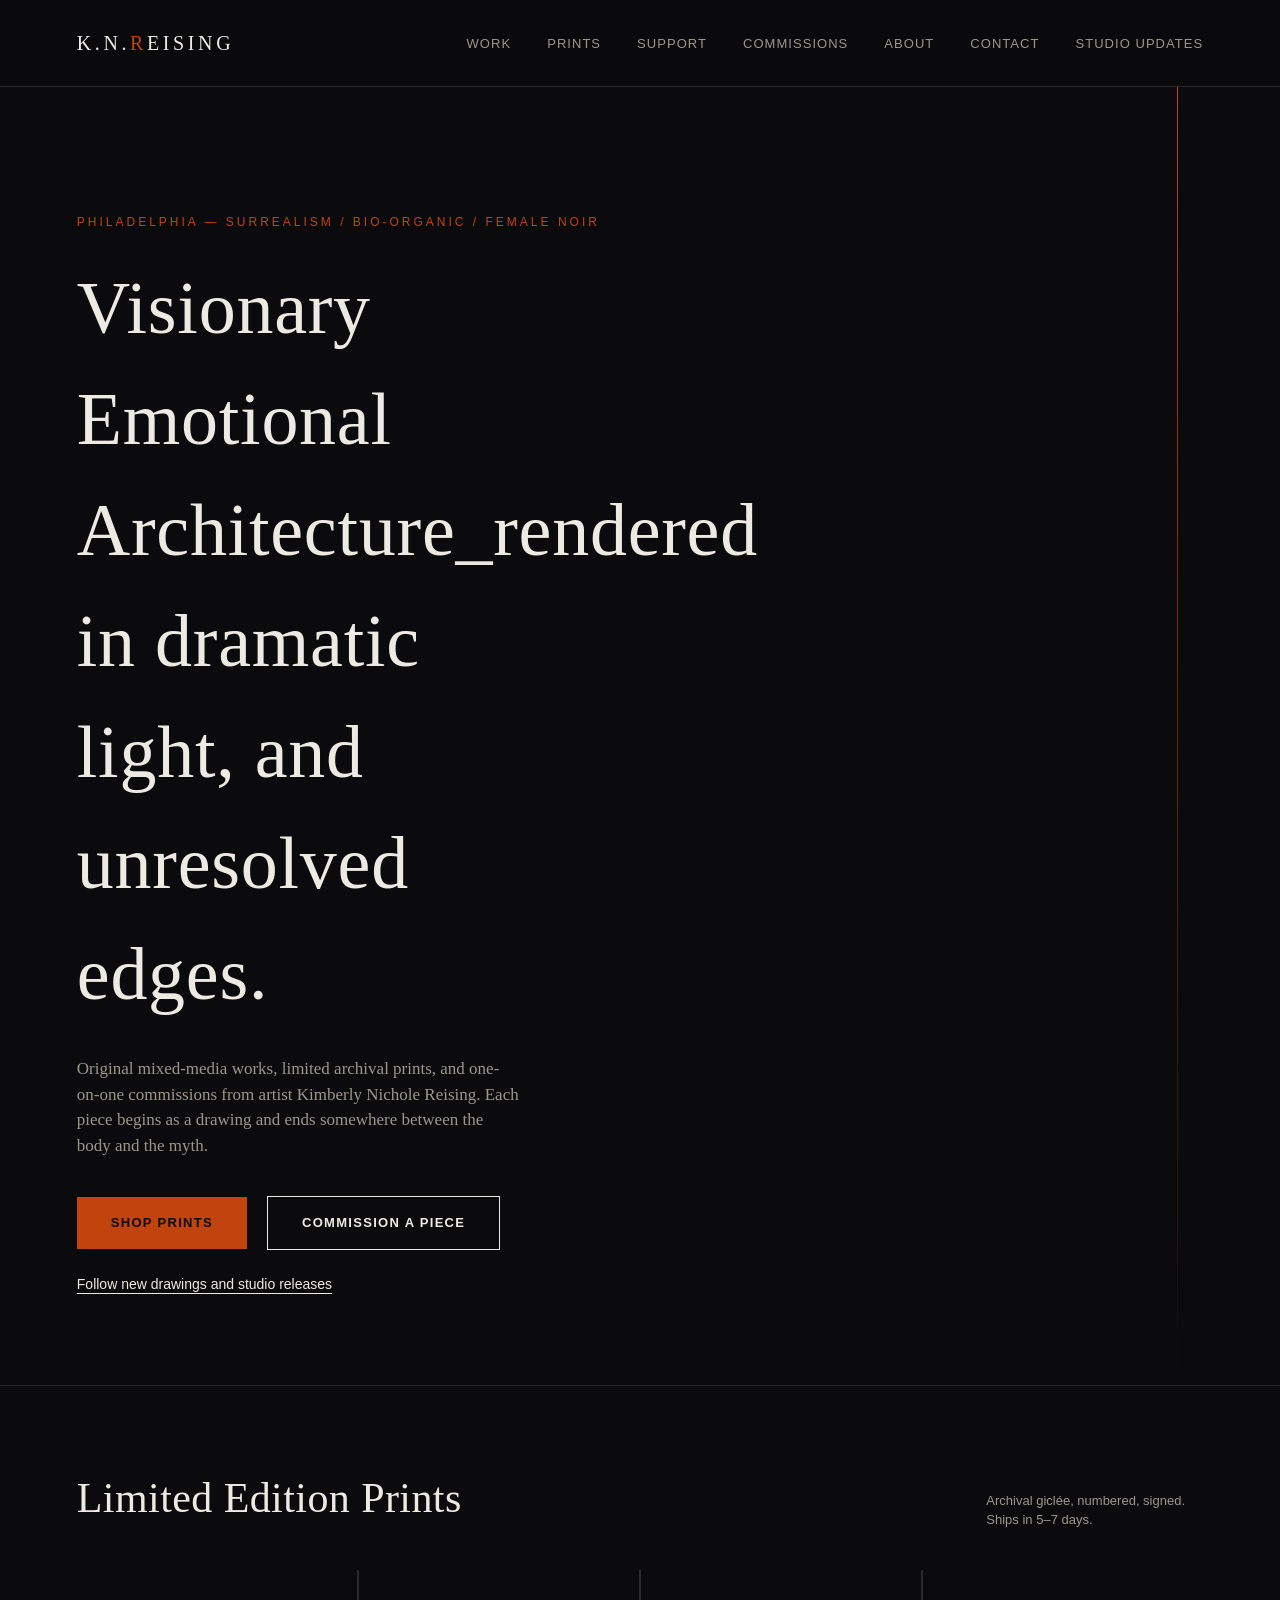
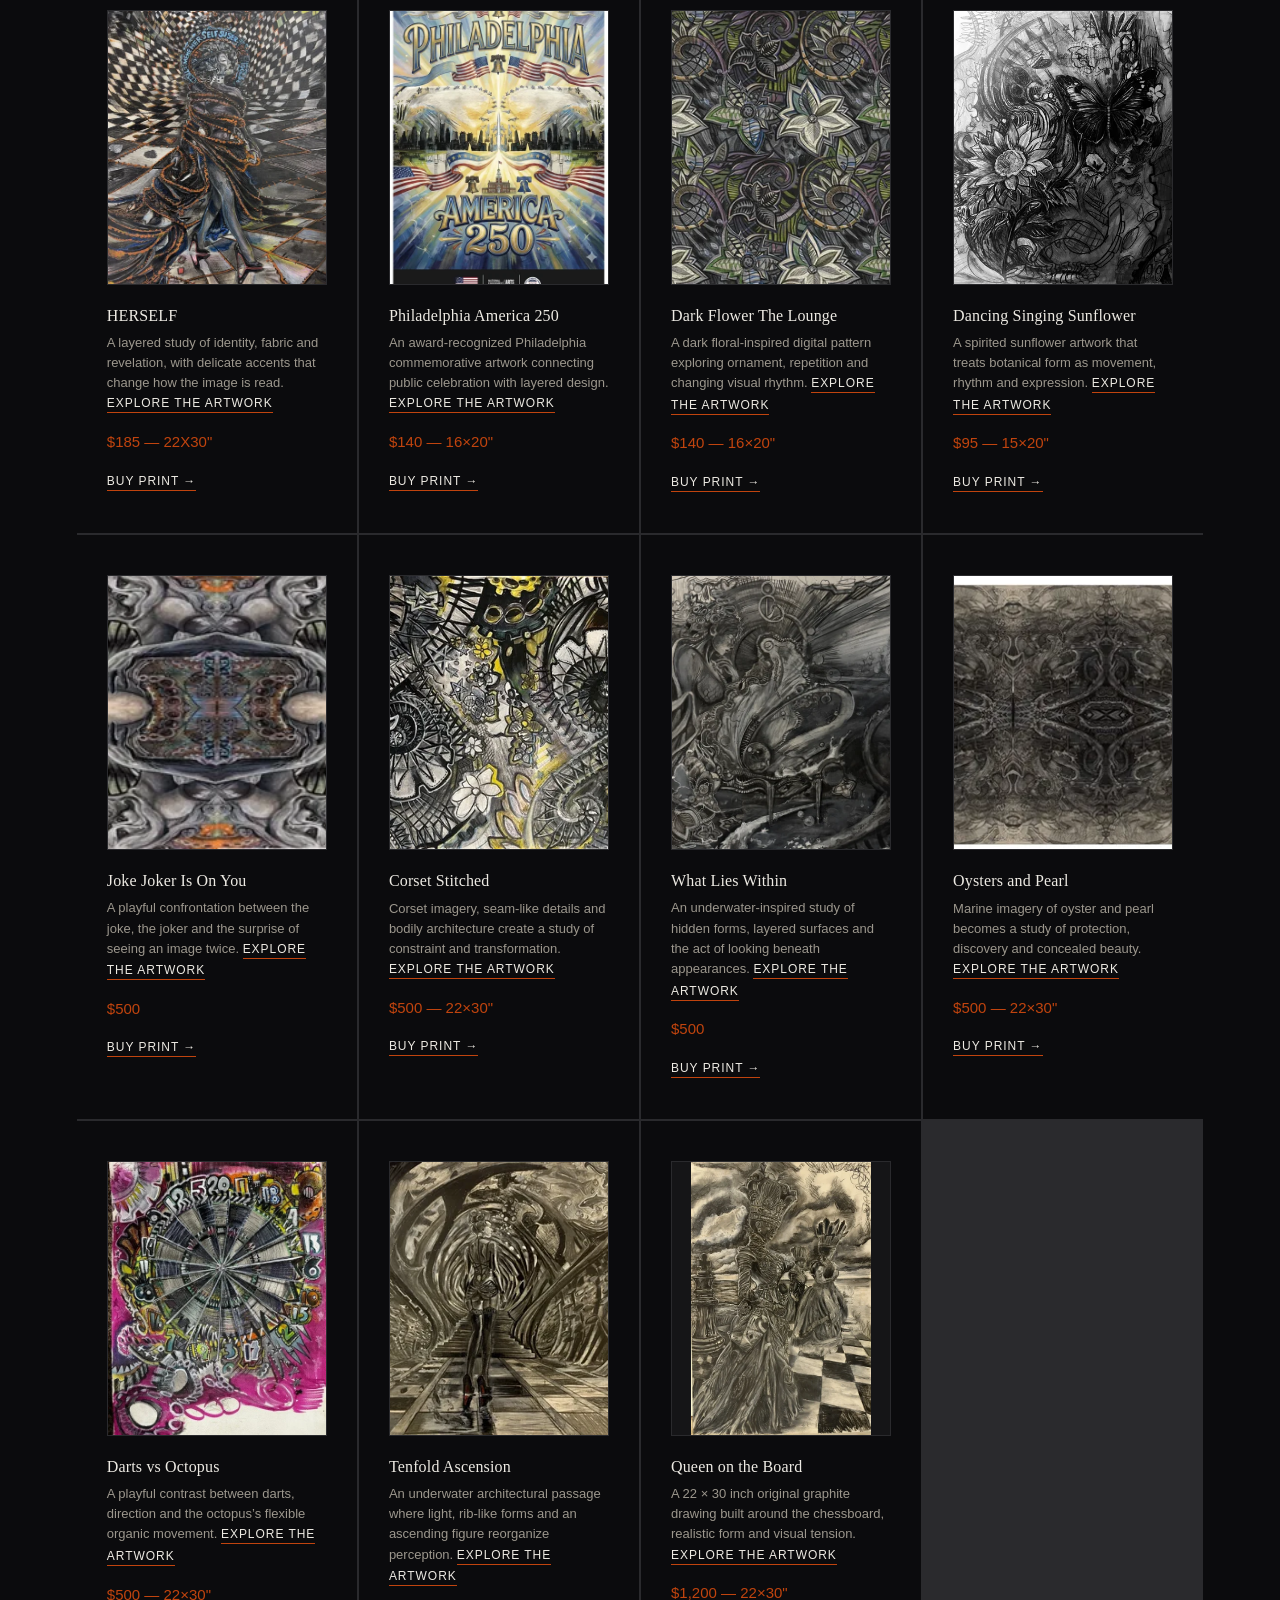
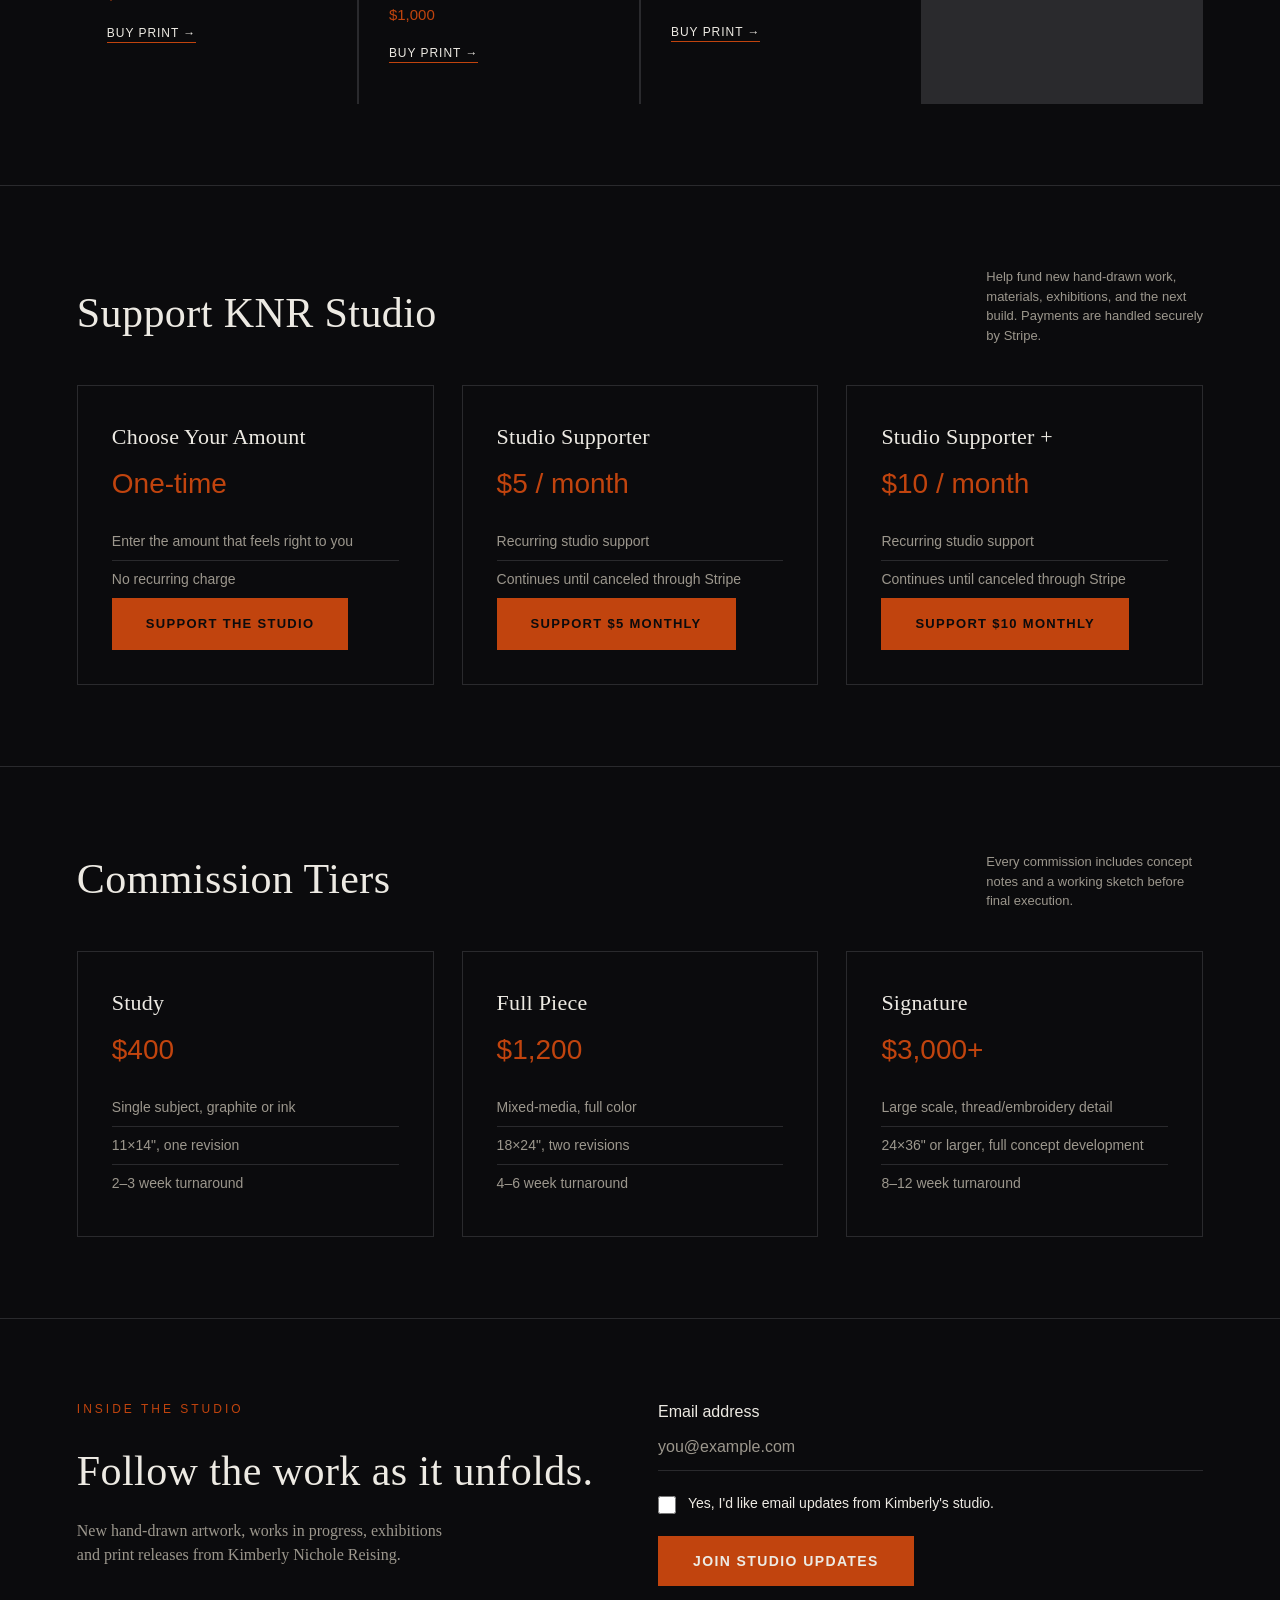
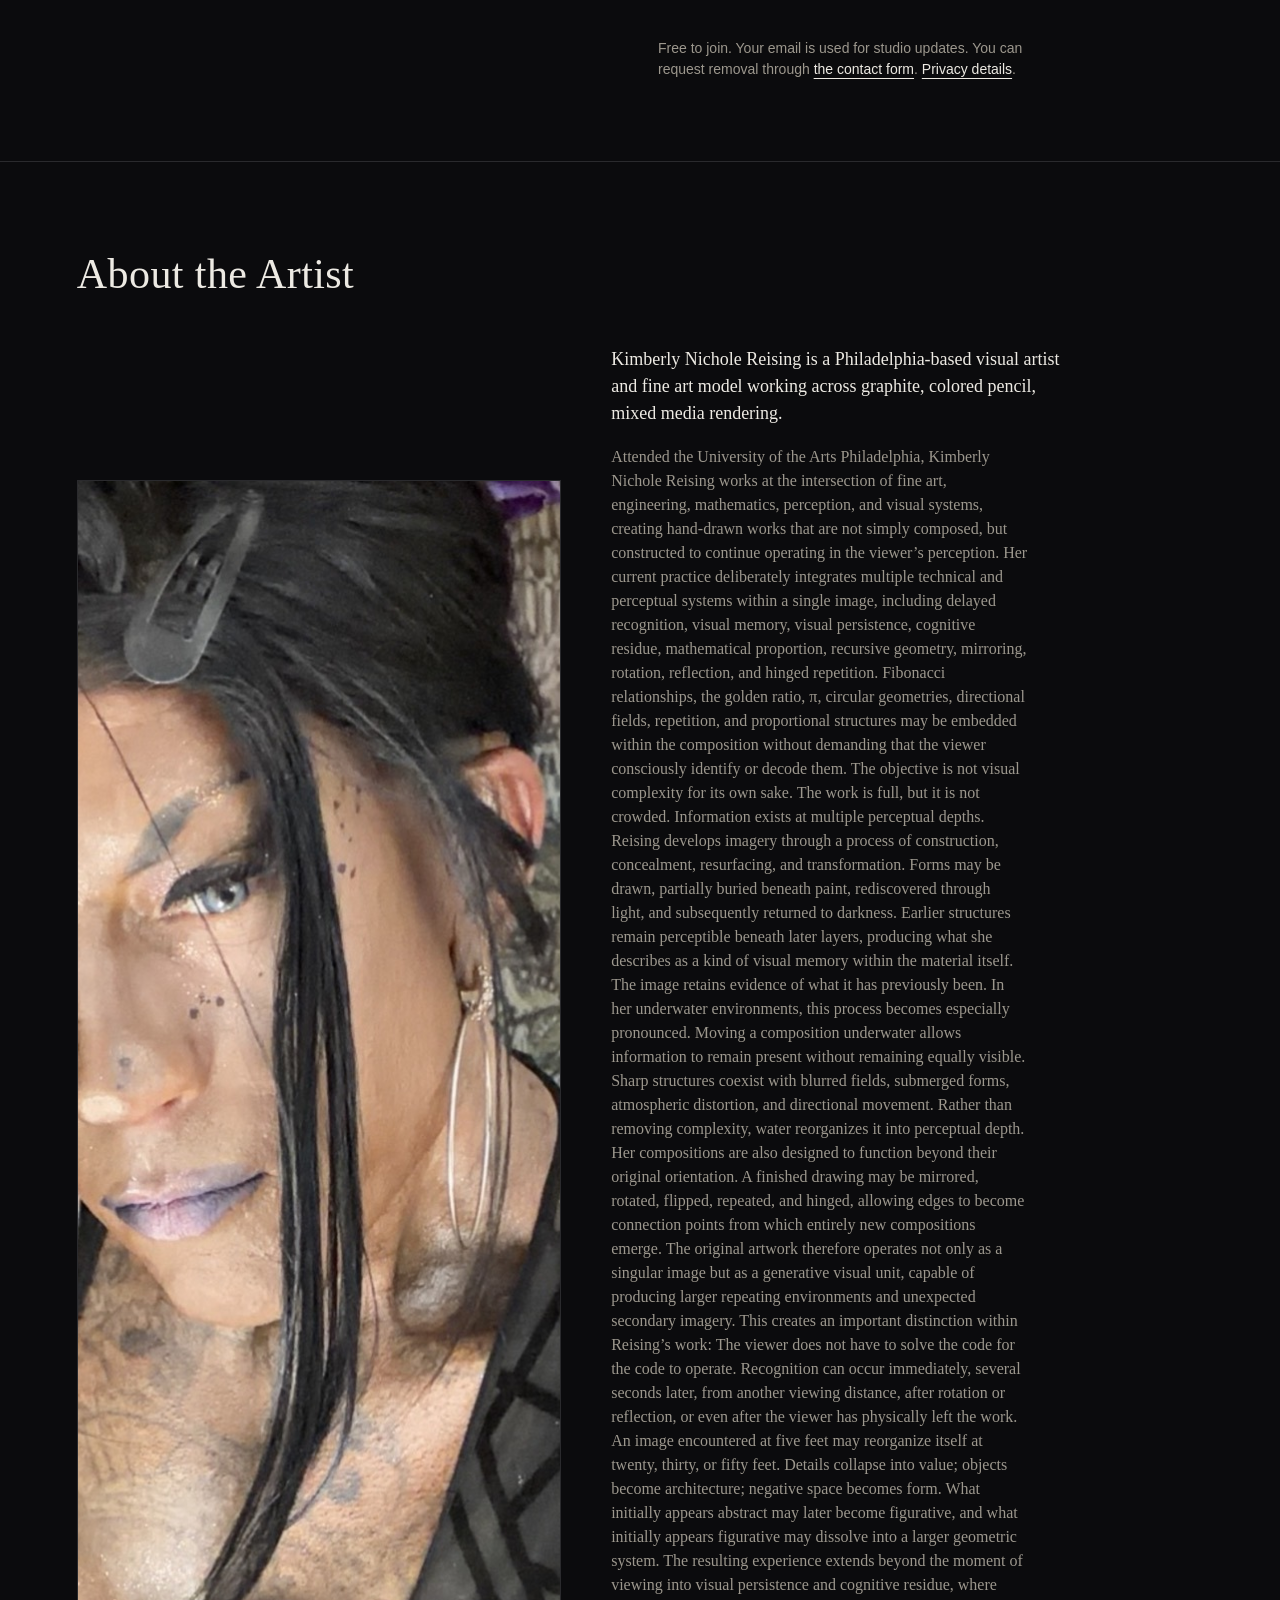
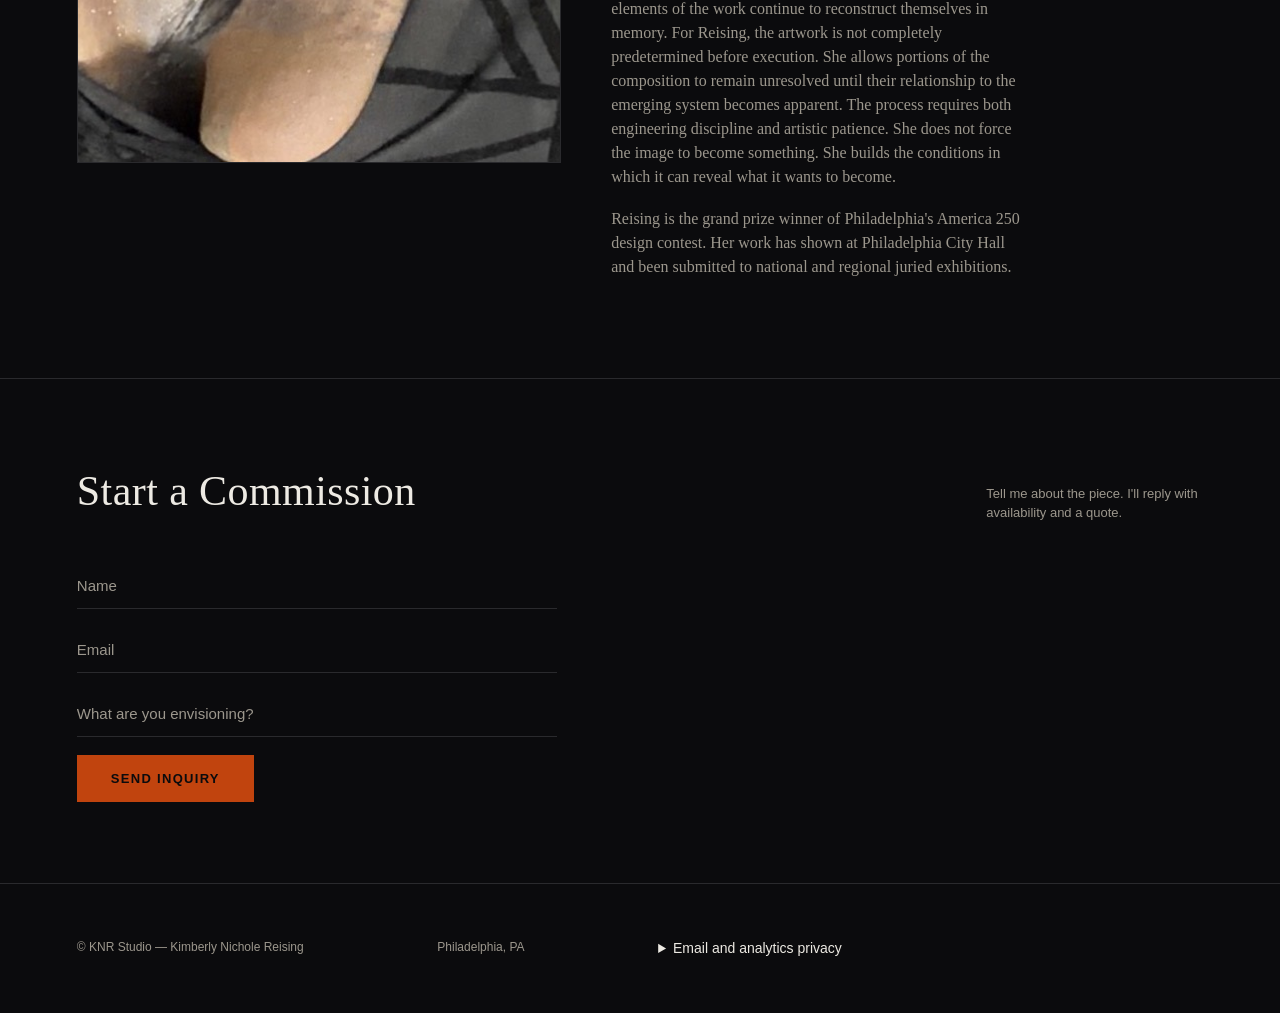
==== commit e58aab6b: "Make artwork titles readable and prevent gallery heading overflow" ====
--- a/index.html
+++ b/index.html
@@ -50,10 +50,10 @@
   .cta.outline{background:transparent; border:1px solid var(--bone); color:var(--bone); margin-left:16px;}
   section{padding:9vh 6vw; border-bottom:1px solid var(--line);}
   .grid{display:grid; grid-template-columns:repeat(auto-fit,minmax(260px,1fr)); gap:2px; background:var(--line);}
-  .piece{background:var(--ink); padding:40px 30px;}
+  .piece{background:var(--ink); padding:40px 30px; min-width:0;}
   .piece .frame{aspect-ratio:4/5; background:#151517; border:1px solid var(--line); display:flex; align-items:center; justify-content:center; color:var(--dim); font-family:Arial,sans-serif; font-size:12px; letter-spacing:.1em; text-transform:uppercase; margin-bottom:20px; overflow:hidden;}
   .piece .frame img{width:100%; height:100%; object-fit:cover; display:block;}
-  .piece h3{font-size:20px; margin-bottom:6px;}
+  .piece h3{font-size:16px; line-height:1.4; margin-bottom:6px; white-space:normal; overflow-wrap:anywhere;}
   .piece .price{color:var(--rust); font-family:Arial,sans-serif; font-size:15px; margin-bottom:14px;}
   .piece a{color:var(--bone); font-family:Arial,sans-serif; font-size:12px; letter-spacing:.08em; text-transform:uppercase; border-bottom:1px solid var(--rust); padding-bottom:2px; text-decoration:none;}
   .tiers{display:grid; grid-template-columns:repeat(auto-fit,minmax(280px,1fr)); gap:28px; margin-top:20px;}
@@ -123,16 +123,16 @@
   </div>
   <div class="grid">
     <div class="piece"><div class="frame"><img src="images/opt/herself-960.webp" srcset="images/opt/herself-480.webp 480w, images/opt/herself-960.webp 960w" sizes="(max-width:600px) 80vw, 340px" alt="Herself, mixed-media drawing by Kimberly Nichole Reising: a figure wrapped in orange-threaded cloth inside a swirling black-and-white checkerboard vortex" decoding="async" fetchpriority="high" width="1920" height="2936"></div><h3>HERSELF</h3><p class="art-note">A layered study of identity, fabric and revelation, with delicate accents that change how the image is read. <a href="herself.html">Explore the artwork</a></p><div class="price">$185 — 22X30"</div><a href="https://buy.stripe.com/6oU7sL5K6cwBeGg1ZI7EQ00" target="_blank" rel="noopener noreferrer">Buy Print →</a></div>
-    <div class="piece"><div class="frame"><img src="images/opt/america250-960.webp" srcset="images/opt/america250-480.webp 480w, images/opt/america250-960.webp 960w" sizes="(max-width:600px) 80vw, 340px" alt="Philadelphia America 250 poster by Kimberly Nichole Reising: bells, American flags and the city skyline in radiating golden light" decoding="async" loading="lazy" width="1177" height="1732"></div><h3>PHILADELPHIA_AMERICA_250</h3><p class="art-note">An award-recognized Philadelphia commemorative artwork connecting public celebration with layered design. <a href="philadelphia-america-250.html">Explore the artwork</a></p><div class="price">$140 — 16×20"</div><a href="https://buy.stripe.com/9B6bJ1a0mbsx1Tu47Q7EQ0b" target="_blank" rel="noopener noreferrer">Buy Print →</a></div>
-    <div class="piece"><div class="frame"><img src="images/opt/darkflower-960.webp" srcset="images/opt/darkflower-480.webp 480w, images/opt/darkflower-960.webp 960w" sizes="(max-width:600px) 80vw, 340px" alt="Dark Flower, The Lounge: digital pattern of stylized pale flowers and curling leaves on a dark ground, by Kimberly Nichole Reising" decoding="async" loading="lazy" width="1536" height="1024"></div><h3>DARK_FLOWER_THE_LOUNGE</h3><p class="art-note">A dark floral-inspired digital pattern exploring ornament, repetition and changing visual rhythm. <a href="dark-flower-the-lounge.html">Explore the artwork</a></p><div class="price">$140 — 16×20"</div><a href="https://buy.stripe.com/8x2aEXa0mgMR69K6fY7EQ06" target="_blank" rel="noopener noreferrer">Buy Print →</a></div>
-    <div class="piece"><div class="frame"><img src="images/opt/sunflower-960.webp" srcset="images/opt/sunflower-480.webp 480w, images/opt/sunflower-960.webp 960w" sizes="(max-width:600px) 80vw, 340px" alt="Dancing Singing Sunflower: graphite and mixed-media drawing of a sunflower and butterfly in swirling floral forms, by Kimberly Nichole Reising" decoding="async" loading="lazy" width="3932" height="3932"></div><h3>DANCING_SINGING_SUNFLOWER</h3><p class="art-note">A spirited sunflower artwork that treats botanical form as movement, rhythm and expression. <a href="dancing-singing-sunflower.html">Explore the artwork</a></p><div class="price">$95 — 15×20"</div><a href="https://buy.stripe.com/eVq14nfkGbsx9lW6fY7EQ0c" target="_blank" rel="noopener noreferrer">Buy Print →</a></div>  
-    <div class="piece"><div class="frame"><img src="images/opt/jokeisonyou-960.webp" srcset="images/opt/jokeisonyou-480.webp 480w, images/opt/jokeisonyou-960.webp 960w" sizes="(max-width:600px) 80vw, 340px" alt="Joke (Joker) Is On You: mirrored, kaleidoscopic mixed-media pattern in grey, pink and gold, by Kimberly Nichole Reising" decoding="async" loading="lazy" width="1745" height="747"></div><h3>JOKE_JOKER_IS_ON_YOU</h3><p class="art-note">A playful confrontation between the joke, the joker and the surprise of seeing an image twice. <a href="joke-joker-is-on-you.html">Explore the artwork</a></p><div class="price">$500</div><a href="https://buy.stripe.com/9B600j5K6405cy89sa7EQ03" target="_blank" rel="noopener noreferrer">Buy Print →</a></div>
-    <div class="piece"><div class="frame"><img src="images/opt/csxx-480.webp" srcset="images/opt/csxx-480.webp 480w, images/csxx.jpg 640w" sizes="(max-width:600px) 80vw, 340px" alt="Corset Stitched: black-ink spirals, gears and flowers with yellow accents, mixed media by Kimberly Nichole Reising" decoding="async" loading="lazy" width="640" height="474"></div><h3>CORSET_STITCHED</h3><p class="art-note">Corset imagery, seam-like details and bodily architecture create a study of constraint and transformation. <a href="corset-stitched.html">Explore the artwork</a></p><div class="price">$500 — 22×30"</div><a href="https://buy.stripe.com/28EdR9egC7cheGgawe7EQ0d" target="_blank" rel="noopener noreferrer">Buy Print →</a></div>
-    <div class="piece"><div class="frame"><img src="images/opt/whatliesin-960.webp" srcset="images/opt/whatliesin-480.webp 480w, images/opt/whatliesin-960.webp 960w" sizes="(max-width:600px) 80vw, 340px" alt="What Lies Within: monochrome graphite scene of a luminous archway and flowing, wave-like forms, by Kimberly Nichole Reising" decoding="async" loading="lazy" width="2819" height="3298"></div><h3>WHAT_LIES_WITHIN</h3><p class="art-note">An underwater-inspired study of hidden forms, layered surfaces and the act of looking beneath appearances. <a href="what-lies-within.html">Explore the artwork</a></p><div class="price">$500</div><a href="https://buy.stripe.com/6oU28r6OacwBaq09sa7EQ08" target="_blank" rel="noopener noreferrer">Buy Print →</a></div>
-    <div class="piece"><div class="frame"><img src="images/opt/oyster-and-pearl-960.webp" srcset="images/opt/oyster-and-pearl-480.webp 480w, images/opt/oyster-and-pearl-960.webp 960w" sizes="(max-width:600px) 80vw, 340px" alt="Oysters and Pearl: horizontally mirrored sepia graphite ornamental pattern by Kimberly Nichole Reising" decoding="async" loading="lazy" width="1320" height="740"></div><h3>OYSTERS_AND_PEARL</h3><p class="art-note">Marine imagery of oyster and pearl becomes a study of protection, discovery and concealed beauty. <a href="oysters-and-pearl.html">Explore the artwork</a></p><div class="price">$500 — 22×30"</div><a href="https://buy.stripe.com/cNi28regC2W1bu4gUC7EQ0e" target="_blank" rel="noopener noreferrer">Buy Print →</a></div>      
-    <div class="piece"><div class="frame"><img src="images/opt/darts-vs-octopus-480.webp" sizes="(max-width:600px) 80vw, 340px" alt="Darts vs Octopus: a numbered dartboard entangled with octopus tentacles on a magenta ground, mixed media by Kimberly Nichole Reising" decoding="async" loading="lazy" width="480" height="640"></div><h3>DARTS_VS_OCTOPUS</h3><p class="art-note">A playful contrast between darts, direction and the octopus’s flexible organic movement. <a href="darts-vs-octopus.html">Explore the artwork</a></p><div class="price">$500 — 22×30"</div><a href="https://buy.stripe.com/aFaaEX8WigMR2Xy7k27EQ0f" target="_blank" rel="noopener noreferrer">Buy Print →</a></div>      
-    <div class="piece"><div class="frame"><img src="images/opt/tenfold-960.webp" srcset="images/opt/tenfold-480.webp 480w, images/opt/tenfold-960.webp 960w" sizes="(max-width:600px) 80vw, 340px" alt="TENFOLD_ASCENSION, original mixed-media drawing by Kimberly Nichole Reising: central figure ascending an underwater passage of enormous ribs, bubbles, and stars" loading="lazy" decoding="async" width="1536" height="1034"></div><h3>TENFOLD_ASCENSION</h3><p class="art-note">An underwater architectural passage where light, rib-like forms and an ascending figure reorganize perception. <a href="tenfold-ascension.html">Explore the artwork</a></p><div class="price">$1,000</div><a href="https://buy.stripe.com/3cI14ngoK7chfKkcEm7EQ0j" target="_blank" rel="noopener noreferrer">Buy Print →</a></div>
-    <div class="piece"><div class="frame"><img src="images/opt/queen-960.webp" srcset="images/opt/queen-480.webp 480w, images/opt/queen-960.webp 960w" sizes="(max-width:600px) 80vw, 340px" alt="Queen on the Board: 22 by 30 inch graphite drawing of two crowned queens in gowns on a chessboard floor beneath a stormy sky, by Kimberly Nichole Reising" loading="lazy" style="object-fit:contain" decoding="async" width="1012" height="1536"></div><h3>QUEEN_ON_THE_BOARD</h3><p class="art-note">A 22 × 30 inch original graphite drawing built around the chessboard, realistic form and visual tension. <a href="queen-on-the-board.html">Explore the artwork</a></p><div class="price">$1,200 — 22×30"</div><a href="https://buy.stripe.com/dRm00j5K668d7dObAi7EQ0k" target="_blank" rel="noopener noreferrer">Buy Print →</a></div>
+    <div class="piece"><div class="frame"><img src="images/opt/america250-960.webp" srcset="images/opt/america250-480.webp 480w, images/opt/america250-960.webp 960w" sizes="(max-width:600px) 80vw, 340px" alt="Philadelphia America 250 poster by Kimberly Nichole Reising: bells, American flags and the city skyline in radiating golden light" decoding="async" loading="lazy" width="1177" height="1732"></div><h3>Philadelphia America 250</h3><p class="art-note">An award-recognized Philadelphia commemorative artwork connecting public celebration with layered design. <a href="philadelphia-america-250.html">Explore the artwork</a></p><div class="price">$140 — 16×20"</div><a href="https://buy.stripe.com/9B6bJ1a0mbsx1Tu47Q7EQ0b" target="_blank" rel="noopener noreferrer">Buy Print →</a></div>
+    <div class="piece"><div class="frame"><img src="images/opt/darkflower-960.webp" srcset="images/opt/darkflower-480.webp 480w, images/opt/darkflower-960.webp 960w" sizes="(max-width:600px) 80vw, 340px" alt="Dark Flower, The Lounge: digital pattern of stylized pale flowers and curling leaves on a dark ground, by Kimberly Nichole Reising" decoding="async" loading="lazy" width="1536" height="1024"></div><h3>Dark Flower The Lounge</h3><p class="art-note">A dark floral-inspired digital pattern exploring ornament, repetition and changing visual rhythm. <a href="dark-flower-the-lounge.html">Explore the artwork</a></p><div class="price">$140 — 16×20"</div><a href="https://buy.stripe.com/8x2aEXa0mgMR69K6fY7EQ06" target="_blank" rel="noopener noreferrer">Buy Print →</a></div>
+    <div class="piece"><div class="frame"><img src="images/opt/sunflower-960.webp" srcset="images/opt/sunflower-480.webp 480w, images/opt/sunflower-960.webp 960w" sizes="(max-width:600px) 80vw, 340px" alt="Dancing Singing Sunflower: graphite and mixed-media drawing of a sunflower and butterfly in swirling floral forms, by Kimberly Nichole Reising" decoding="async" loading="lazy" width="3932" height="3932"></div><h3>Dancing Singing Sunflower</h3><p class="art-note">A spirited sunflower artwork that treats botanical form as movement, rhythm and expression. <a href="dancing-singing-sunflower.html">Explore the artwork</a></p><div class="price">$95 — 15×20"</div><a href="https://buy.stripe.com/eVq14nfkGbsx9lW6fY7EQ0c" target="_blank" rel="noopener noreferrer">Buy Print →</a></div>  
+    <div class="piece"><div class="frame"><img src="images/opt/jokeisonyou-960.webp" srcset="images/opt/jokeisonyou-480.webp 480w, images/opt/jokeisonyou-960.webp 960w" sizes="(max-width:600px) 80vw, 340px" alt="Joke (Joker) Is On You: mirrored, kaleidoscopic mixed-media pattern in grey, pink and gold, by Kimberly Nichole Reising" decoding="async" loading="lazy" width="1745" height="747"></div><h3>Joke Joker Is On You</h3><p class="art-note">A playful confrontation between the joke, the joker and the surprise of seeing an image twice. <a href="joke-joker-is-on-you.html">Explore the artwork</a></p><div class="price">$500</div><a href="https://buy.stripe.com/9B600j5K6405cy89sa7EQ03" target="_blank" rel="noopener noreferrer">Buy Print →</a></div>
+    <div class="piece"><div class="frame"><img src="images/opt/csxx-480.webp" srcset="images/opt/csxx-480.webp 480w, images/csxx.jpg 640w" sizes="(max-width:600px) 80vw, 340px" alt="Corset Stitched: black-ink spirals, gears and flowers with yellow accents, mixed media by Kimberly Nichole Reising" decoding="async" loading="lazy" width="640" height="474"></div><h3>Corset Stitched</h3><p class="art-note">Corset imagery, seam-like details and bodily architecture create a study of constraint and transformation. <a href="corset-stitched.html">Explore the artwork</a></p><div class="price">$500 — 22×30"</div><a href="https://buy.stripe.com/28EdR9egC7cheGgawe7EQ0d" target="_blank" rel="noopener noreferrer">Buy Print →</a></div>
+    <div class="piece"><div class="frame"><img src="images/opt/whatliesin-960.webp" srcset="images/opt/whatliesin-480.webp 480w, images/opt/whatliesin-960.webp 960w" sizes="(max-width:600px) 80vw, 340px" alt="What Lies Within: monochrome graphite scene of a luminous archway and flowing, wave-like forms, by Kimberly Nichole Reising" decoding="async" loading="lazy" width="2819" height="3298"></div><h3>What Lies Within</h3><p class="art-note">An underwater-inspired study of hidden forms, layered surfaces and the act of looking beneath appearances. <a href="what-lies-within.html">Explore the artwork</a></p><div class="price">$500</div><a href="https://buy.stripe.com/6oU28r6OacwBaq09sa7EQ08" target="_blank" rel="noopener noreferrer">Buy Print →</a></div>
+    <div class="piece"><div class="frame"><img src="images/opt/oyster-and-pearl-960.webp" srcset="images/opt/oyster-and-pearl-480.webp 480w, images/opt/oyster-and-pearl-960.webp 960w" sizes="(max-width:600px) 80vw, 340px" alt="Oysters and Pearl: horizontally mirrored sepia graphite ornamental pattern by Kimberly Nichole Reising" decoding="async" loading="lazy" width="1320" height="740"></div><h3>Oysters and Pearl</h3><p class="art-note">Marine imagery of oyster and pearl becomes a study of protection, discovery and concealed beauty. <a href="oysters-and-pearl.html">Explore the artwork</a></p><div class="price">$500 — 22×30"</div><a href="https://buy.stripe.com/cNi28regC2W1bu4gUC7EQ0e" target="_blank" rel="noopener noreferrer">Buy Print →</a></div>      
+    <div class="piece"><div class="frame"><img src="images/opt/darts-vs-octopus-480.webp" sizes="(max-width:600px) 80vw, 340px" alt="Darts vs Octopus: a numbered dartboard entangled with octopus tentacles on a magenta ground, mixed media by Kimberly Nichole Reising" decoding="async" loading="lazy" width="480" height="640"></div><h3>Darts vs Octopus</h3><p class="art-note">A playful contrast between darts, direction and the octopus’s flexible organic movement. <a href="darts-vs-octopus.html">Explore the artwork</a></p><div class="price">$500 — 22×30"</div><a href="https://buy.stripe.com/aFaaEX8WigMR2Xy7k27EQ0f" target="_blank" rel="noopener noreferrer">Buy Print →</a></div>      
+    <div class="piece"><div class="frame"><img src="images/opt/tenfold-960.webp" srcset="images/opt/tenfold-480.webp 480w, images/opt/tenfold-960.webp 960w" sizes="(max-width:600px) 80vw, 340px" alt="Tenfold Ascension, original mixed-media drawing by Kimberly Nichole Reising: central figure ascending an underwater passage of enormous ribs, bubbles, and stars" loading="lazy" decoding="async" width="1536" height="1034"></div><h3>Tenfold Ascension</h3><p class="art-note">An underwater architectural passage where light, rib-like forms and an ascending figure reorganize perception. <a href="tenfold-ascension.html">Explore the artwork</a></p><div class="price">$1,000</div><a href="https://buy.stripe.com/3cI14ngoK7chfKkcEm7EQ0j" target="_blank" rel="noopener noreferrer">Buy Print →</a></div>
+    <div class="piece"><div class="frame"><img src="images/opt/queen-960.webp" srcset="images/opt/queen-480.webp 480w, images/opt/queen-960.webp 960w" sizes="(max-width:600px) 80vw, 340px" alt="Queen on the Board: 22 by 30 inch graphite drawing of two crowned queens in gowns on a chessboard floor beneath a stormy sky, by Kimberly Nichole Reising" loading="lazy" style="object-fit:contain" decoding="async" width="1012" height="1536"></div><h3>Queen on the Board</h3><p class="art-note">A 22 × 30 inch original graphite drawing built around the chessboard, realistic form and visual tension. <a href="queen-on-the-board.html">Explore the artwork</a></p><div class="price">$1,200 — 22×30"</div><a href="https://buy.stripe.com/dRm00j5K668d7dObAi7EQ0k" target="_blank" rel="noopener noreferrer">Buy Print →</a></div>
   </div>
 </section>
 
@@ -272,3 +272,4 @@
 </body>
 </html>
 
+
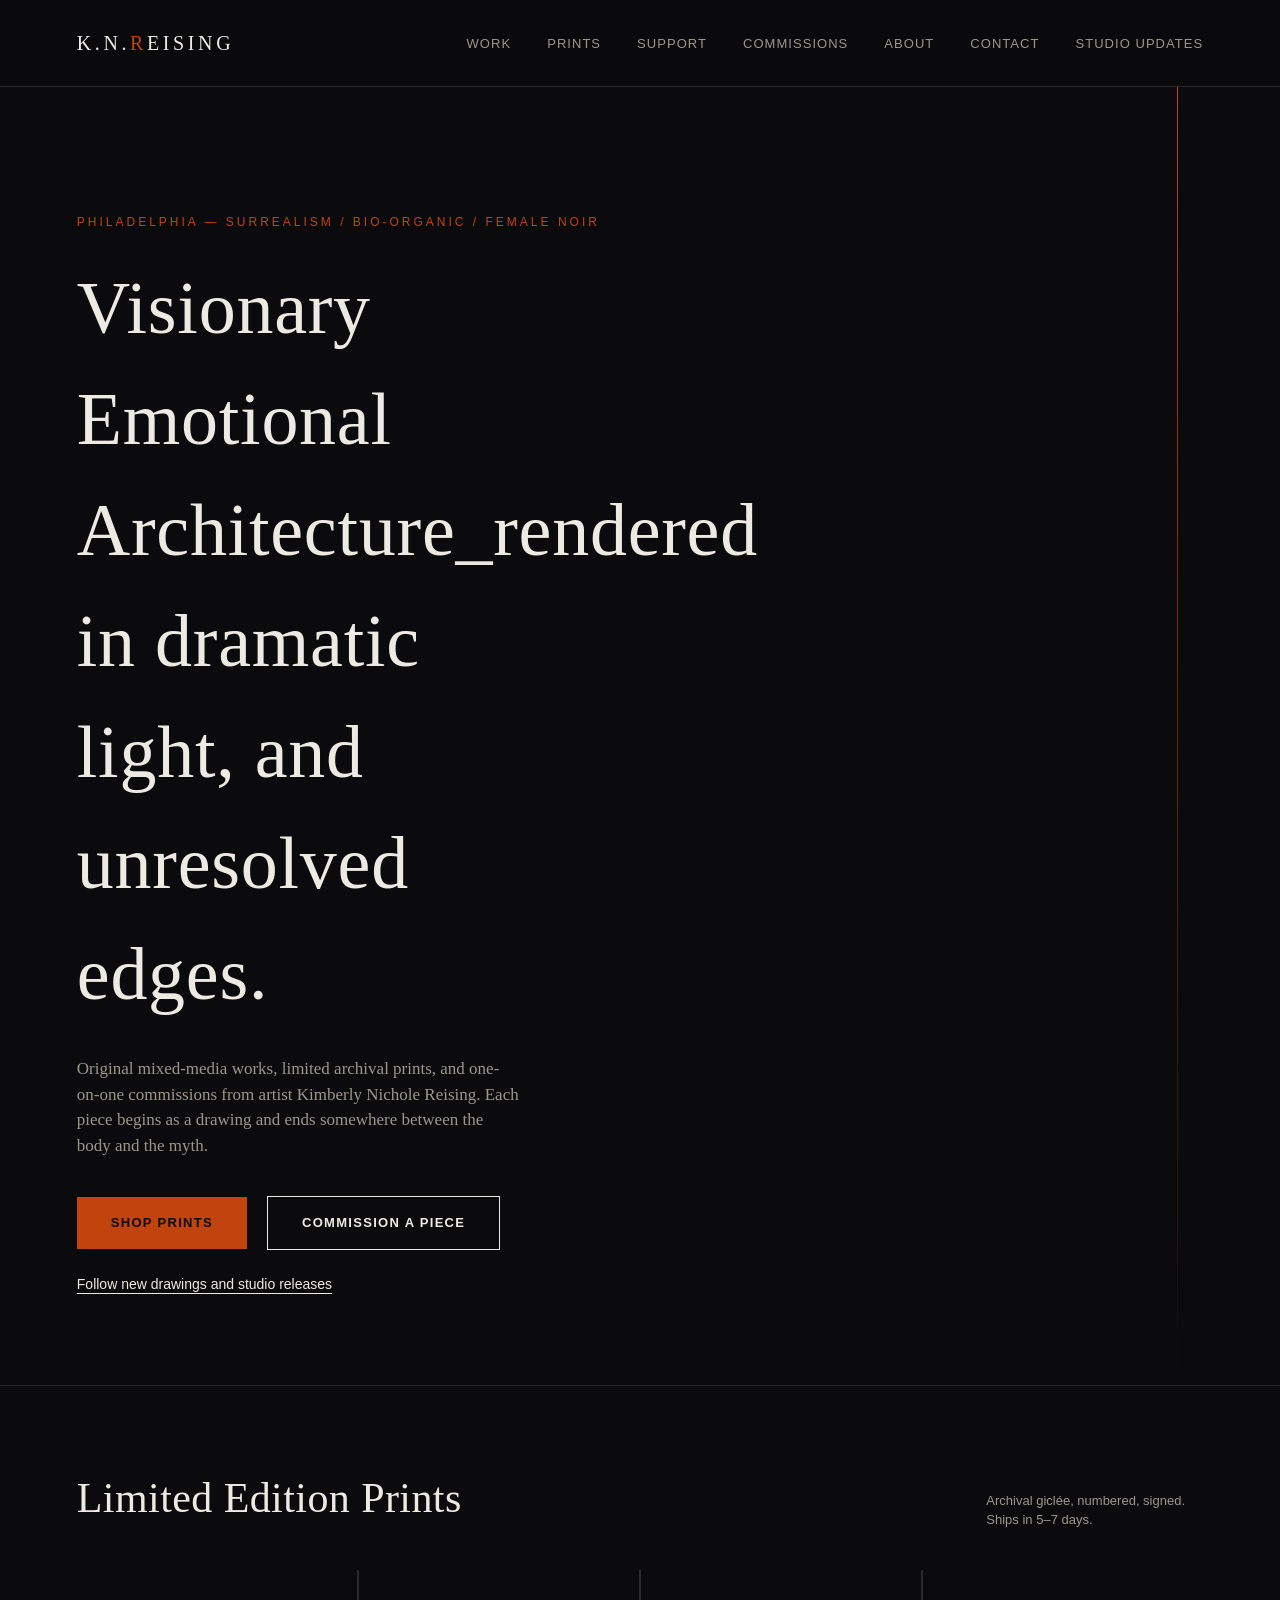
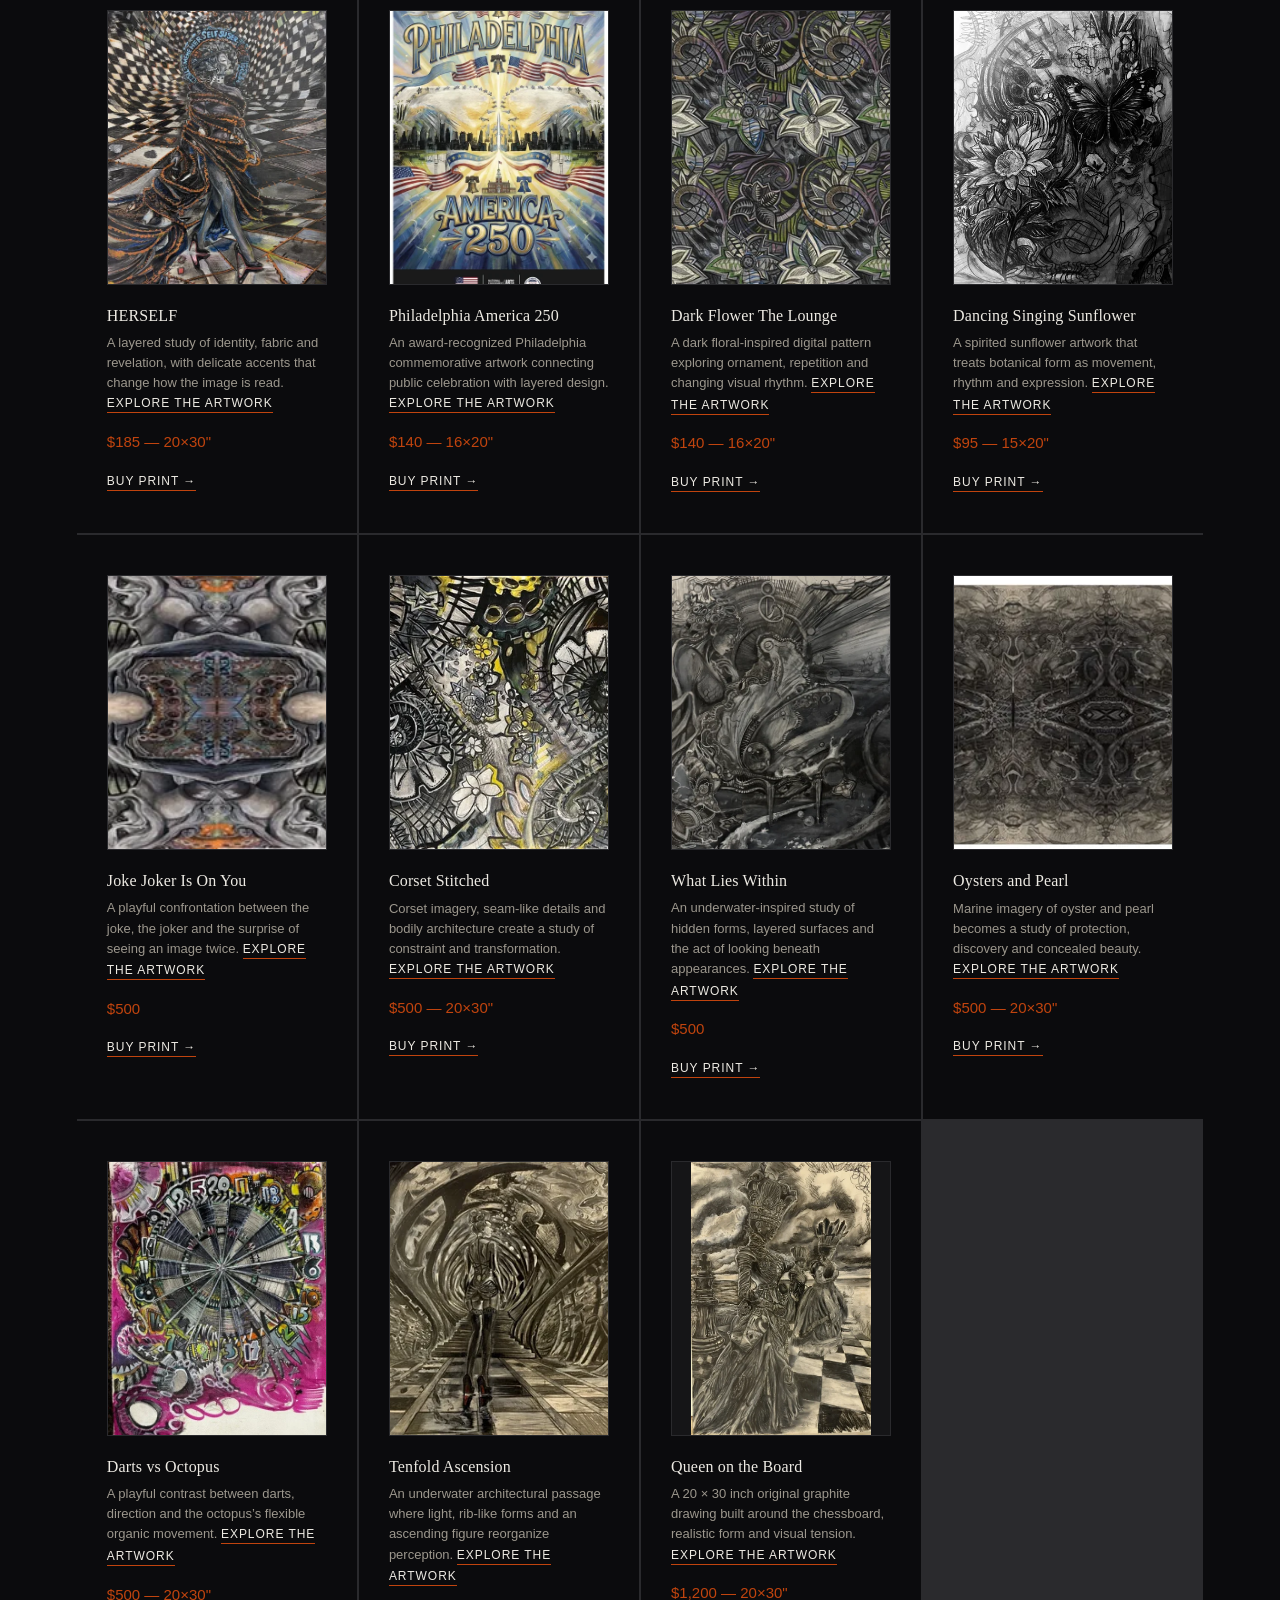
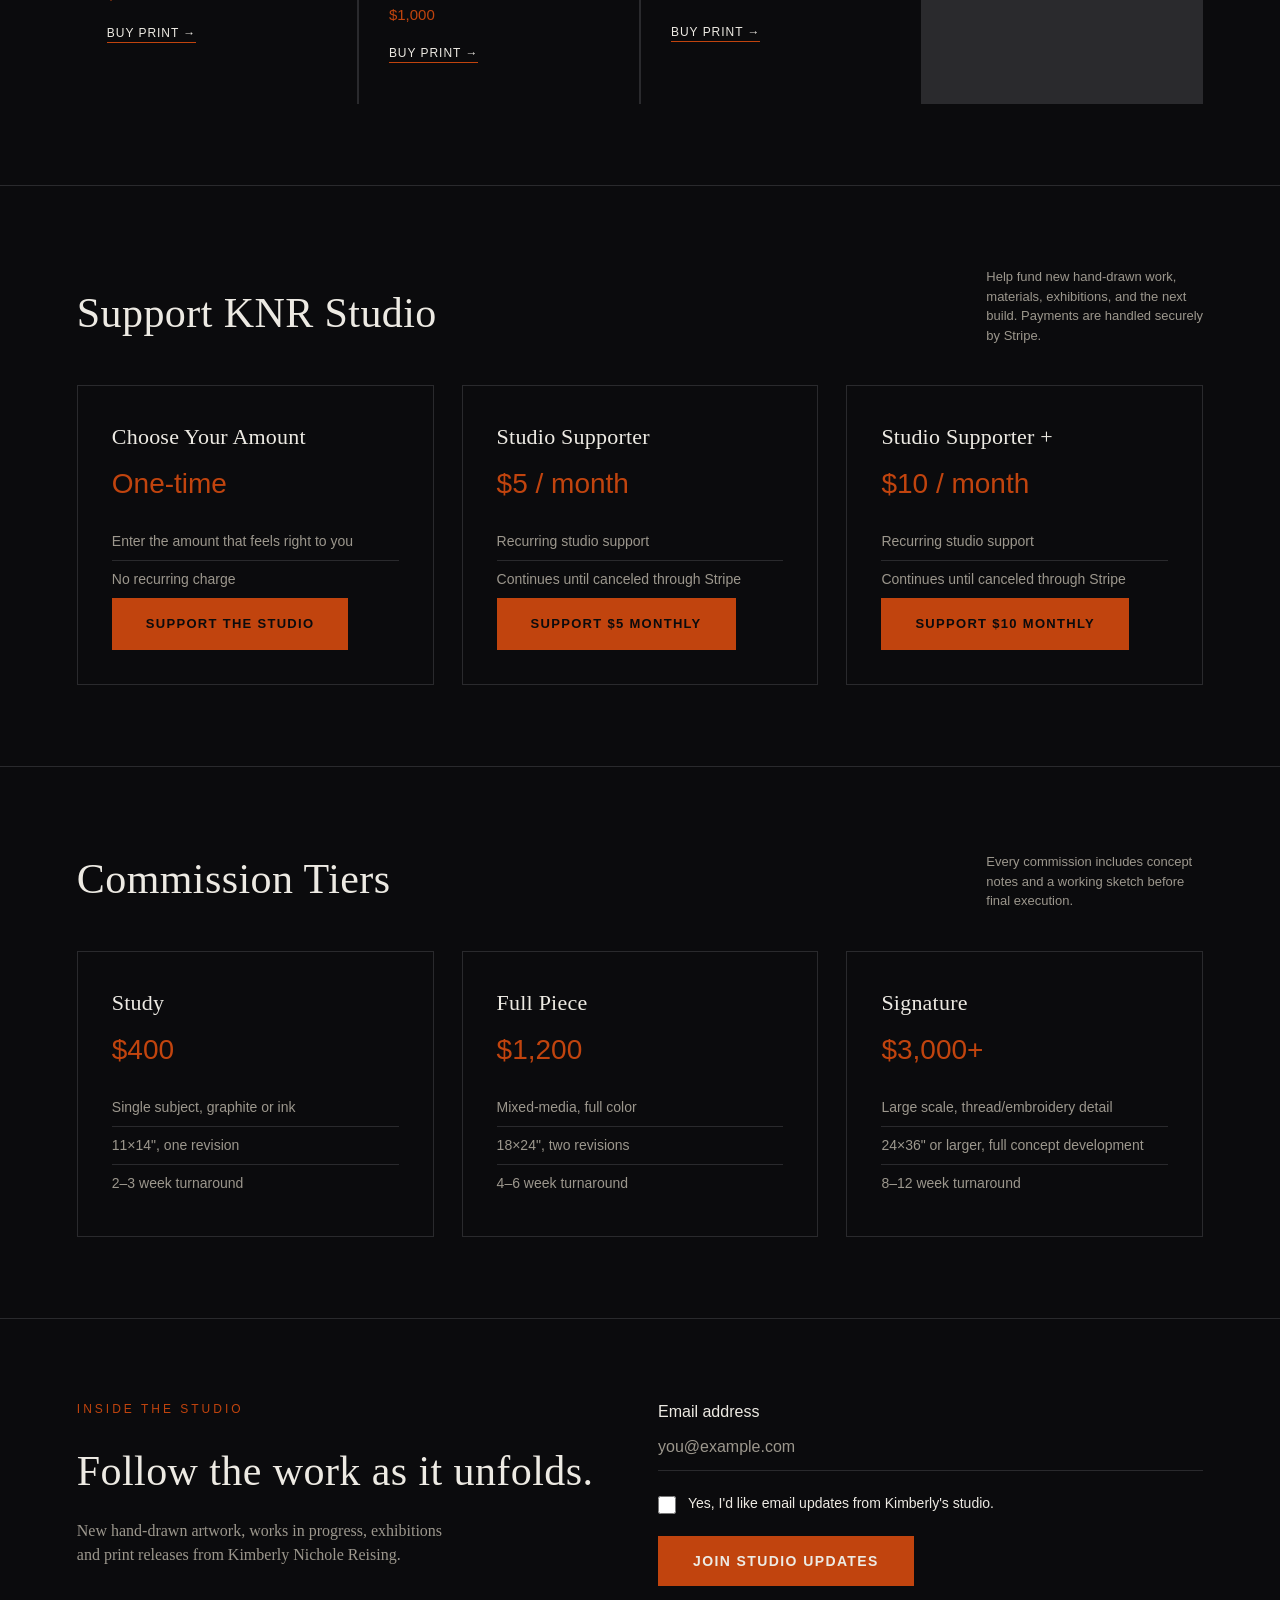
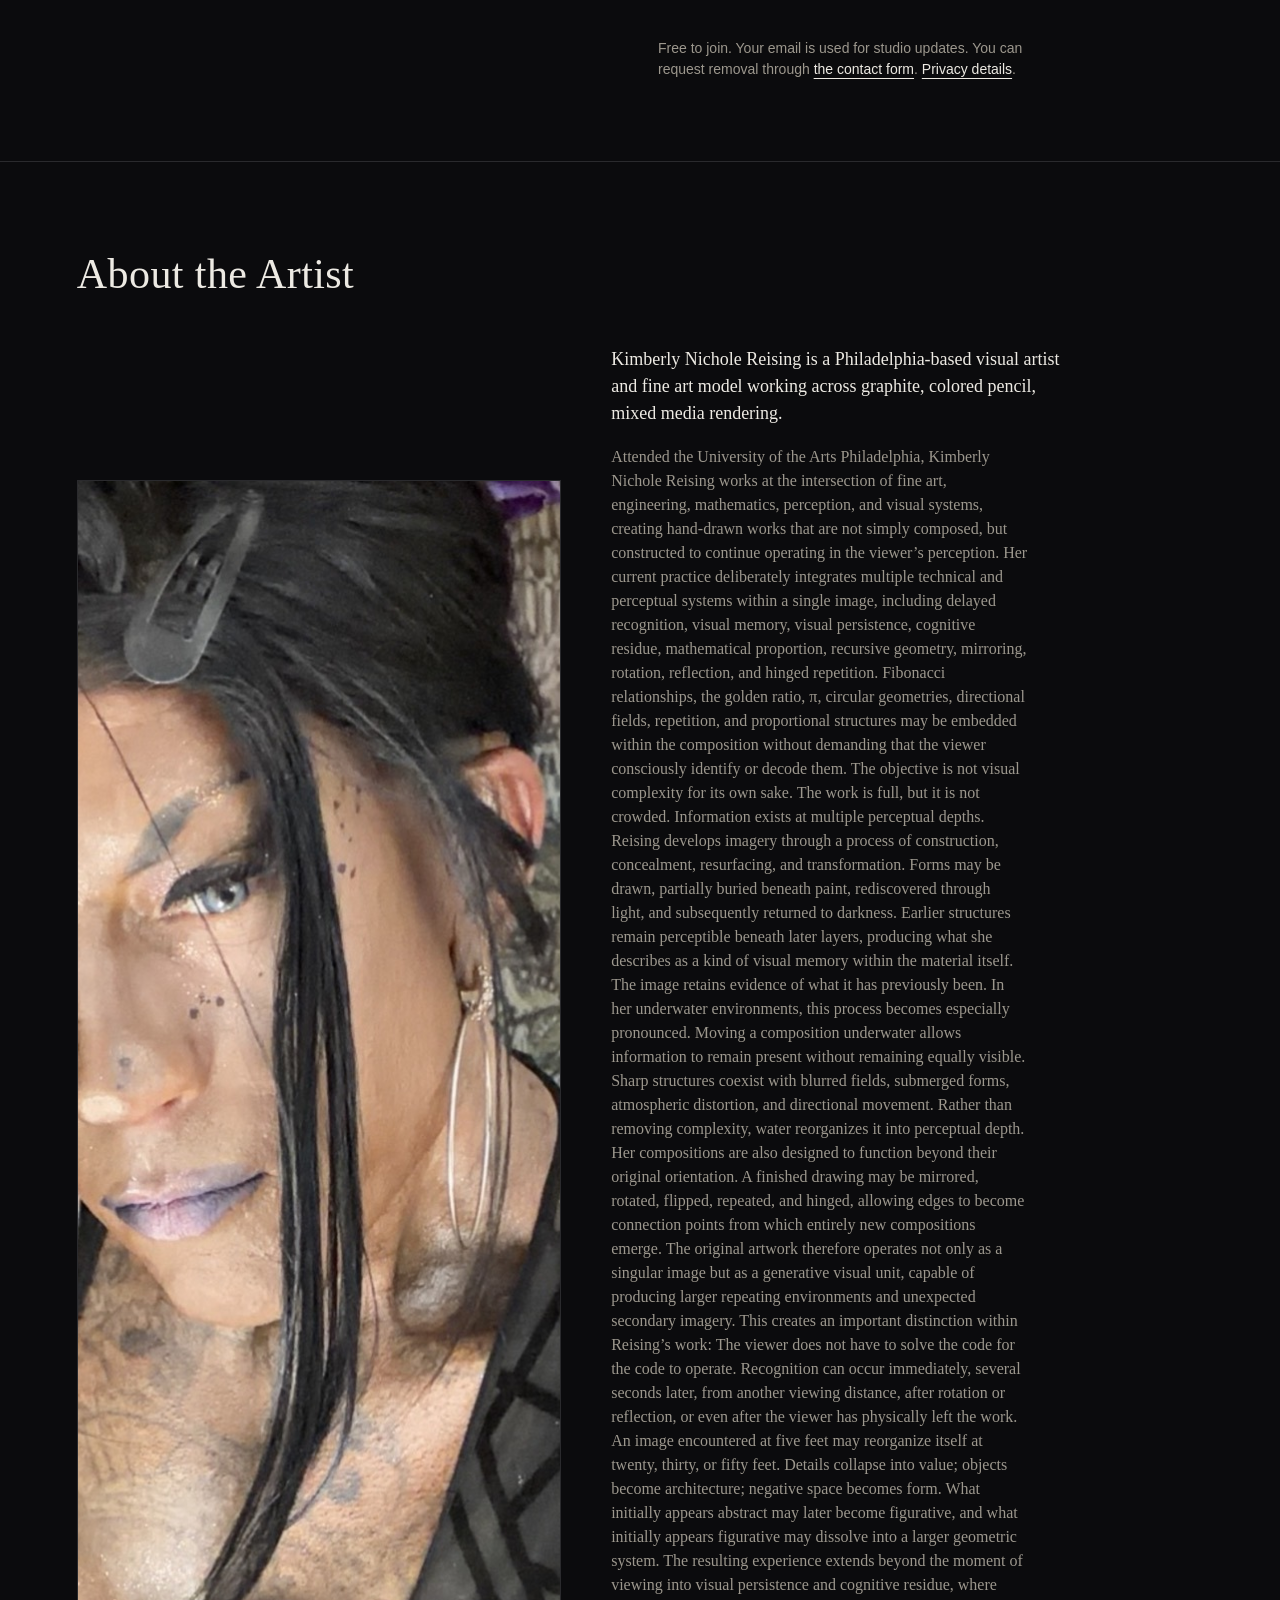
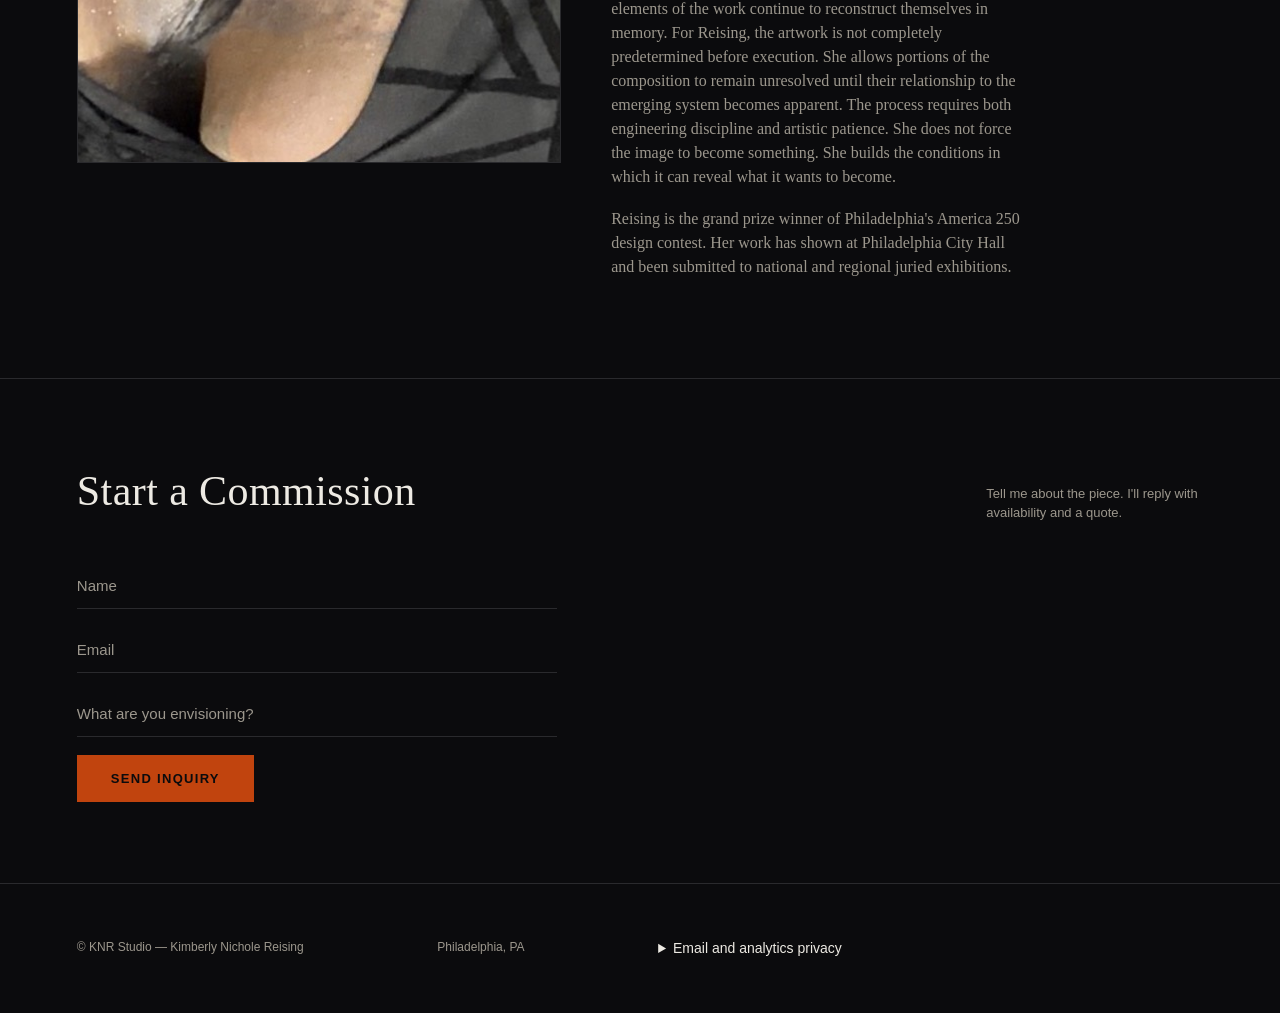
==== commit 6fc3583d: "Correct artwork dimensions to 20 × 30 inches across gallery and artwork metadata" ====
--- a/index.html
+++ b/index.html
@@ -122,17 +122,17 @@
     <p class="sans">Archival giclée, numbered, signed. Ships in 5–7 days.</p>
   </div>
   <div class="grid">
-    <div class="piece"><div class="frame"><img src="images/opt/herself-960.webp" srcset="images/opt/herself-480.webp 480w, images/opt/herself-960.webp 960w" sizes="(max-width:600px) 80vw, 340px" alt="Herself, mixed-media drawing by Kimberly Nichole Reising: a figure wrapped in orange-threaded cloth inside a swirling black-and-white checkerboard vortex" decoding="async" fetchpriority="high" width="1920" height="2936"></div><h3>HERSELF</h3><p class="art-note">A layered study of identity, fabric and revelation, with delicate accents that change how the image is read. <a href="herself.html">Explore the artwork</a></p><div class="price">$185 — 22X30"</div><a href="https://buy.stripe.com/6oU7sL5K6cwBeGg1ZI7EQ00" target="_blank" rel="noopener noreferrer">Buy Print →</a></div>
+    <div class="piece"><div class="frame"><img src="images/opt/herself-960.webp" srcset="images/opt/herself-480.webp 480w, images/opt/herself-960.webp 960w" sizes="(max-width:600px) 80vw, 340px" alt="Herself, mixed-media drawing by Kimberly Nichole Reising: a figure wrapped in orange-threaded cloth inside a swirling black-and-white checkerboard vortex" decoding="async" fetchpriority="high" width="1920" height="2936"></div><h3>HERSELF</h3><p class="art-note">A layered study of identity, fabric and revelation, with delicate accents that change how the image is read. <a href="herself.html">Explore the artwork</a></p><div class="price">$185 — 20×30"</div><a href="https://buy.stripe.com/6oU7sL5K6cwBeGg1ZI7EQ00" target="_blank" rel="noopener noreferrer">Buy Print →</a></div>
     <div class="piece"><div class="frame"><img src="images/opt/america250-960.webp" srcset="images/opt/america250-480.webp 480w, images/opt/america250-960.webp 960w" sizes="(max-width:600px) 80vw, 340px" alt="Philadelphia America 250 poster by Kimberly Nichole Reising: bells, American flags and the city skyline in radiating golden light" decoding="async" loading="lazy" width="1177" height="1732"></div><h3>Philadelphia America 250</h3><p class="art-note">An award-recognized Philadelphia commemorative artwork connecting public celebration with layered design. <a href="philadelphia-america-250.html">Explore the artwork</a></p><div class="price">$140 — 16×20"</div><a href="https://buy.stripe.com/9B6bJ1a0mbsx1Tu47Q7EQ0b" target="_blank" rel="noopener noreferrer">Buy Print →</a></div>
     <div class="piece"><div class="frame"><img src="images/opt/darkflower-960.webp" srcset="images/opt/darkflower-480.webp 480w, images/opt/darkflower-960.webp 960w" sizes="(max-width:600px) 80vw, 340px" alt="Dark Flower, The Lounge: digital pattern of stylized pale flowers and curling leaves on a dark ground, by Kimberly Nichole Reising" decoding="async" loading="lazy" width="1536" height="1024"></div><h3>Dark Flower The Lounge</h3><p class="art-note">A dark floral-inspired digital pattern exploring ornament, repetition and changing visual rhythm. <a href="dark-flower-the-lounge.html">Explore the artwork</a></p><div class="price">$140 — 16×20"</div><a href="https://buy.stripe.com/8x2aEXa0mgMR69K6fY7EQ06" target="_blank" rel="noopener noreferrer">Buy Print →</a></div>
     <div class="piece"><div class="frame"><img src="images/opt/sunflower-960.webp" srcset="images/opt/sunflower-480.webp 480w, images/opt/sunflower-960.webp 960w" sizes="(max-width:600px) 80vw, 340px" alt="Dancing Singing Sunflower: graphite and mixed-media drawing of a sunflower and butterfly in swirling floral forms, by Kimberly Nichole Reising" decoding="async" loading="lazy" width="3932" height="3932"></div><h3>Dancing Singing Sunflower</h3><p class="art-note">A spirited sunflower artwork that treats botanical form as movement, rhythm and expression. <a href="dancing-singing-sunflower.html">Explore the artwork</a></p><div class="price">$95 — 15×20"</div><a href="https://buy.stripe.com/eVq14nfkGbsx9lW6fY7EQ0c" target="_blank" rel="noopener noreferrer">Buy Print →</a></div>  
     <div class="piece"><div class="frame"><img src="images/opt/jokeisonyou-960.webp" srcset="images/opt/jokeisonyou-480.webp 480w, images/opt/jokeisonyou-960.webp 960w" sizes="(max-width:600px) 80vw, 340px" alt="Joke (Joker) Is On You: mirrored, kaleidoscopic mixed-media pattern in grey, pink and gold, by Kimberly Nichole Reising" decoding="async" loading="lazy" width="1745" height="747"></div><h3>Joke Joker Is On You</h3><p class="art-note">A playful confrontation between the joke, the joker and the surprise of seeing an image twice. <a href="joke-joker-is-on-you.html">Explore the artwork</a></p><div class="price">$500</div><a href="https://buy.stripe.com/9B600j5K6405cy89sa7EQ03" target="_blank" rel="noopener noreferrer">Buy Print →</a></div>
-    <div class="piece"><div class="frame"><img src="images/opt/csxx-480.webp" srcset="images/opt/csxx-480.webp 480w, images/csxx.jpg 640w" sizes="(max-width:600px) 80vw, 340px" alt="Corset Stitched: black-ink spirals, gears and flowers with yellow accents, mixed media by Kimberly Nichole Reising" decoding="async" loading="lazy" width="640" height="474"></div><h3>Corset Stitched</h3><p class="art-note">Corset imagery, seam-like details and bodily architecture create a study of constraint and transformation. <a href="corset-stitched.html">Explore the artwork</a></p><div class="price">$500 — 22×30"</div><a href="https://buy.stripe.com/28EdR9egC7cheGgawe7EQ0d" target="_blank" rel="noopener noreferrer">Buy Print →</a></div>
+    <div class="piece"><div class="frame"><img src="images/opt/csxx-480.webp" srcset="images/opt/csxx-480.webp 480w, images/csxx.jpg 640w" sizes="(max-width:600px) 80vw, 340px" alt="Corset Stitched: black-ink spirals, gears and flowers with yellow accents, mixed media by Kimberly Nichole Reising" decoding="async" loading="lazy" width="640" height="474"></div><h3>Corset Stitched</h3><p class="art-note">Corset imagery, seam-like details and bodily architecture create a study of constraint and transformation. <a href="corset-stitched.html">Explore the artwork</a></p><div class="price">$500 — 20×30"</div><a href="https://buy.stripe.com/28EdR9egC7cheGgawe7EQ0d" target="_blank" rel="noopener noreferrer">Buy Print →</a></div>
     <div class="piece"><div class="frame"><img src="images/opt/whatliesin-960.webp" srcset="images/opt/whatliesin-480.webp 480w, images/opt/whatliesin-960.webp 960w" sizes="(max-width:600px) 80vw, 340px" alt="What Lies Within: monochrome graphite scene of a luminous archway and flowing, wave-like forms, by Kimberly Nichole Reising" decoding="async" loading="lazy" width="2819" height="3298"></div><h3>What Lies Within</h3><p class="art-note">An underwater-inspired study of hidden forms, layered surfaces and the act of looking beneath appearances. <a href="what-lies-within.html">Explore the artwork</a></p><div class="price">$500</div><a href="https://buy.stripe.com/6oU28r6OacwBaq09sa7EQ08" target="_blank" rel="noopener noreferrer">Buy Print →</a></div>
-    <div class="piece"><div class="frame"><img src="images/opt/oyster-and-pearl-960.webp" srcset="images/opt/oyster-and-pearl-480.webp 480w, images/opt/oyster-and-pearl-960.webp 960w" sizes="(max-width:600px) 80vw, 340px" alt="Oysters and Pearl: horizontally mirrored sepia graphite ornamental pattern by Kimberly Nichole Reising" decoding="async" loading="lazy" width="1320" height="740"></div><h3>Oysters and Pearl</h3><p class="art-note">Marine imagery of oyster and pearl becomes a study of protection, discovery and concealed beauty. <a href="oysters-and-pearl.html">Explore the artwork</a></p><div class="price">$500 — 22×30"</div><a href="https://buy.stripe.com/cNi28regC2W1bu4gUC7EQ0e" target="_blank" rel="noopener noreferrer">Buy Print →</a></div>      
-    <div class="piece"><div class="frame"><img src="images/opt/darts-vs-octopus-480.webp" sizes="(max-width:600px) 80vw, 340px" alt="Darts vs Octopus: a numbered dartboard entangled with octopus tentacles on a magenta ground, mixed media by Kimberly Nichole Reising" decoding="async" loading="lazy" width="480" height="640"></div><h3>Darts vs Octopus</h3><p class="art-note">A playful contrast between darts, direction and the octopus’s flexible organic movement. <a href="darts-vs-octopus.html">Explore the artwork</a></p><div class="price">$500 — 22×30"</div><a href="https://buy.stripe.com/aFaaEX8WigMR2Xy7k27EQ0f" target="_blank" rel="noopener noreferrer">Buy Print →</a></div>      
+    <div class="piece"><div class="frame"><img src="images/opt/oyster-and-pearl-960.webp" srcset="images/opt/oyster-and-pearl-480.webp 480w, images/opt/oyster-and-pearl-960.webp 960w" sizes="(max-width:600px) 80vw, 340px" alt="Oysters and Pearl: horizontally mirrored sepia graphite ornamental pattern by Kimberly Nichole Reising" decoding="async" loading="lazy" width="1320" height="740"></div><h3>Oysters and Pearl</h3><p class="art-note">Marine imagery of oyster and pearl becomes a study of protection, discovery and concealed beauty. <a href="oysters-and-pearl.html">Explore the artwork</a></p><div class="price">$500 — 20×30"</div><a href="https://buy.stripe.com/cNi28regC2W1bu4gUC7EQ0e" target="_blank" rel="noopener noreferrer">Buy Print →</a></div>      
+    <div class="piece"><div class="frame"><img src="images/opt/darts-vs-octopus-480.webp" sizes="(max-width:600px) 80vw, 340px" alt="Darts vs Octopus: a numbered dartboard entangled with octopus tentacles on a magenta ground, mixed media by Kimberly Nichole Reising" decoding="async" loading="lazy" width="480" height="640"></div><h3>Darts vs Octopus</h3><p class="art-note">A playful contrast between darts, direction and the octopus’s flexible organic movement. <a href="darts-vs-octopus.html">Explore the artwork</a></p><div class="price">$500 — 20×30"</div><a href="https://buy.stripe.com/aFaaEX8WigMR2Xy7k27EQ0f" target="_blank" rel="noopener noreferrer">Buy Print →</a></div>      
     <div class="piece"><div class="frame"><img src="images/opt/tenfold-960.webp" srcset="images/opt/tenfold-480.webp 480w, images/opt/tenfold-960.webp 960w" sizes="(max-width:600px) 80vw, 340px" alt="Tenfold Ascension, original mixed-media drawing by Kimberly Nichole Reising: central figure ascending an underwater passage of enormous ribs, bubbles, and stars" loading="lazy" decoding="async" width="1536" height="1034"></div><h3>Tenfold Ascension</h3><p class="art-note">An underwater architectural passage where light, rib-like forms and an ascending figure reorganize perception. <a href="tenfold-ascension.html">Explore the artwork</a></p><div class="price">$1,000</div><a href="https://buy.stripe.com/3cI14ngoK7chfKkcEm7EQ0j" target="_blank" rel="noopener noreferrer">Buy Print →</a></div>
-    <div class="piece"><div class="frame"><img src="images/opt/queen-960.webp" srcset="images/opt/queen-480.webp 480w, images/opt/queen-960.webp 960w" sizes="(max-width:600px) 80vw, 340px" alt="Queen on the Board: 22 by 30 inch graphite drawing of two crowned queens in gowns on a chessboard floor beneath a stormy sky, by Kimberly Nichole Reising" loading="lazy" style="object-fit:contain" decoding="async" width="1012" height="1536"></div><h3>Queen on the Board</h3><p class="art-note">A 22 × 30 inch original graphite drawing built around the chessboard, realistic form and visual tension. <a href="queen-on-the-board.html">Explore the artwork</a></p><div class="price">$1,200 — 22×30"</div><a href="https://buy.stripe.com/dRm00j5K668d7dObAi7EQ0k" target="_blank" rel="noopener noreferrer">Buy Print →</a></div>
+    <div class="piece"><div class="frame"><img src="images/opt/queen-960.webp" srcset="images/opt/queen-480.webp 480w, images/opt/queen-960.webp 960w" sizes="(max-width:600px) 80vw, 340px" alt="Queen on the Board: 20 by 30 inch graphite drawing of two crowned queens in gowns on a chessboard floor beneath a stormy sky, by Kimberly Nichole Reising" loading="lazy" style="object-fit:contain" decoding="async" width="1012" height="1536"></div><h3>Queen on the Board</h3><p class="art-note">A 20 × 30 inch original graphite drawing built around the chessboard, realistic form and visual tension. <a href="queen-on-the-board.html">Explore the artwork</a></p><div class="price">$1,200 — 20×30"</div><a href="https://buy.stripe.com/dRm00j5K668d7dObAi7EQ0k" target="_blank" rel="noopener noreferrer">Buy Print →</a></div>
   </div>
 </section>
 
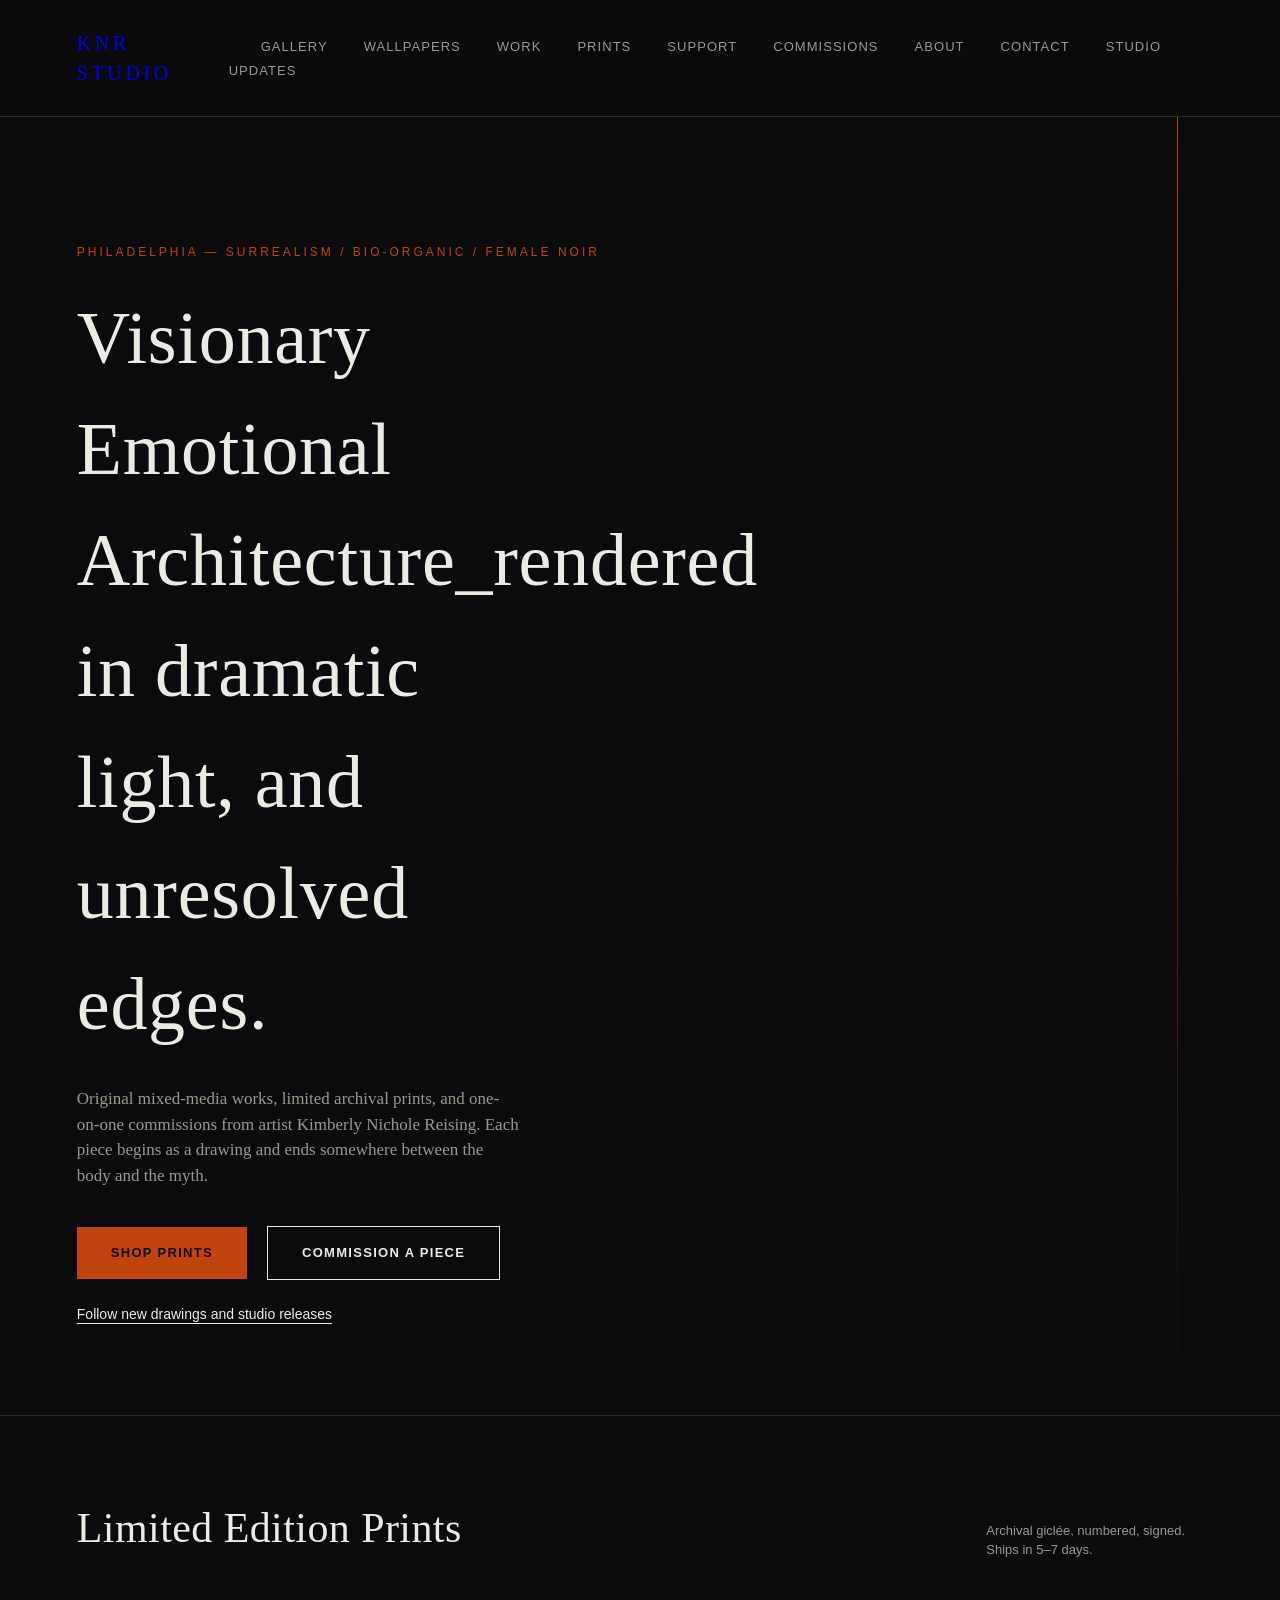
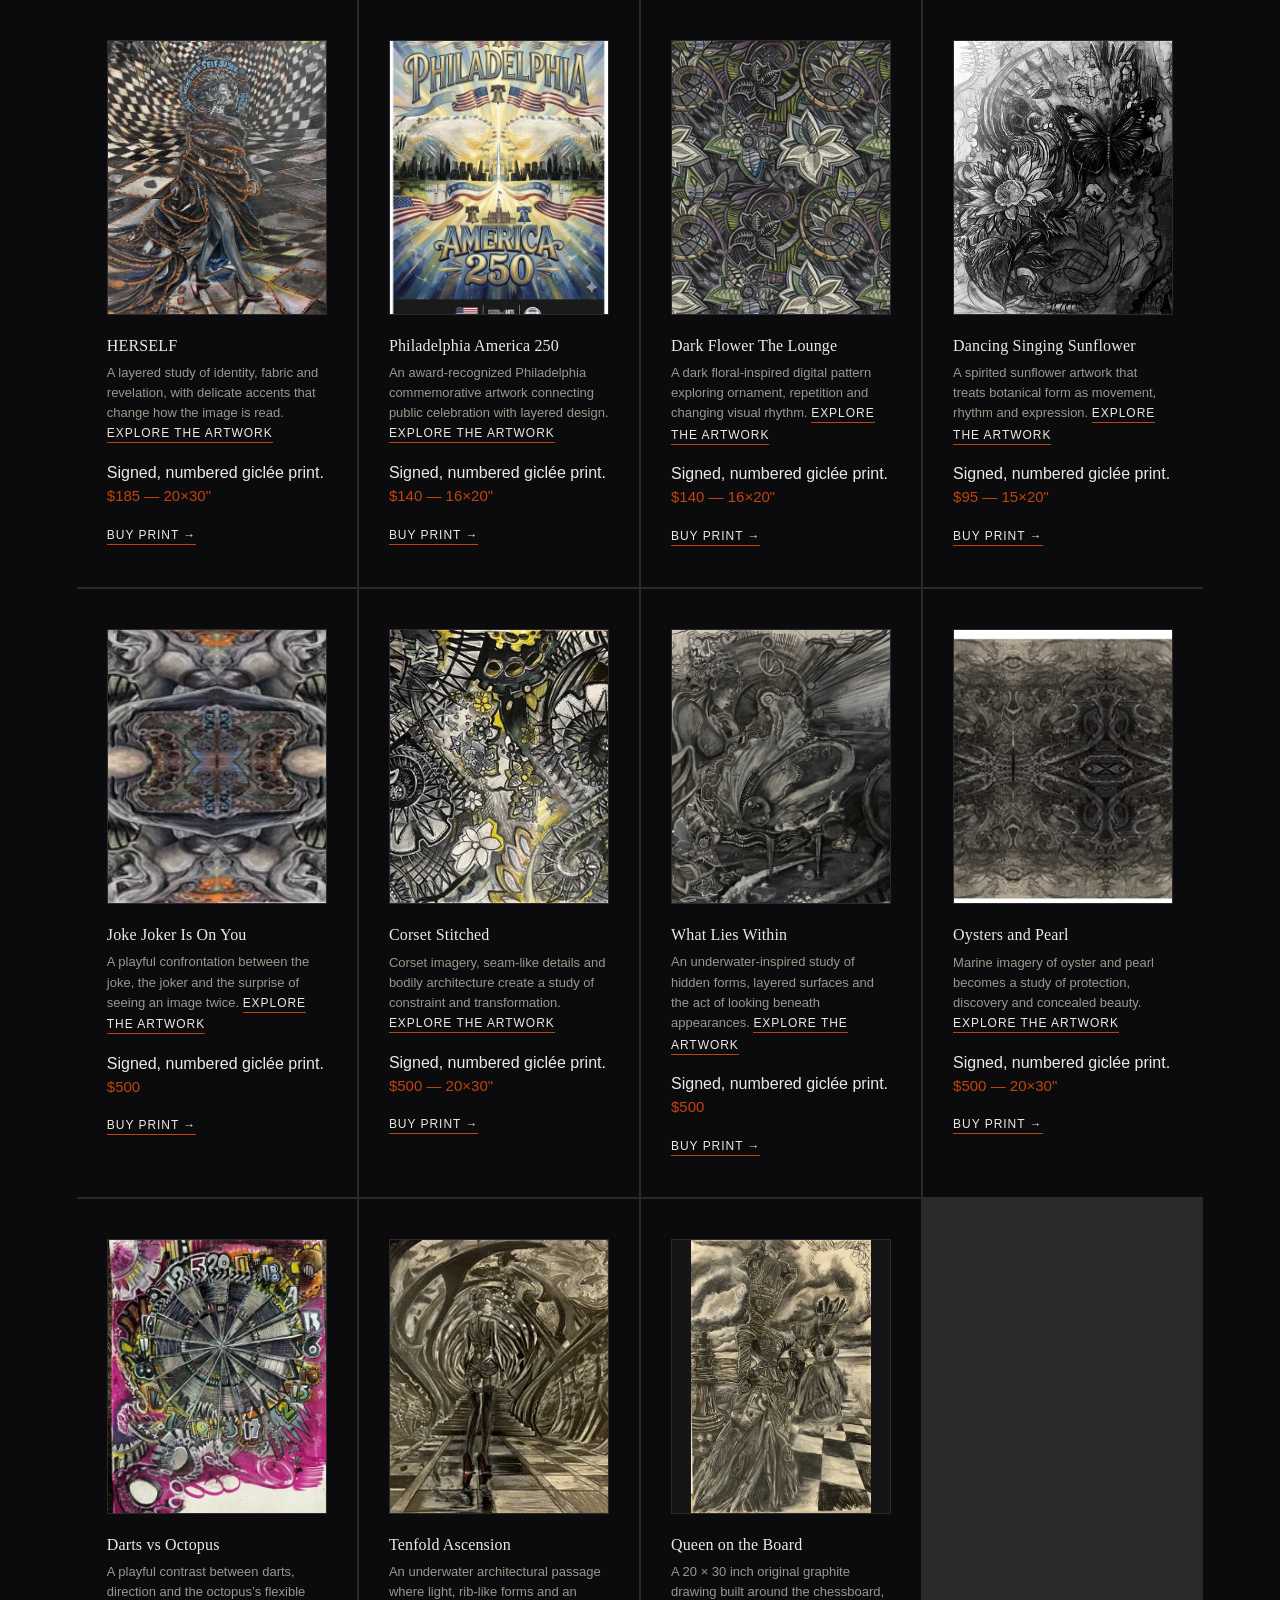
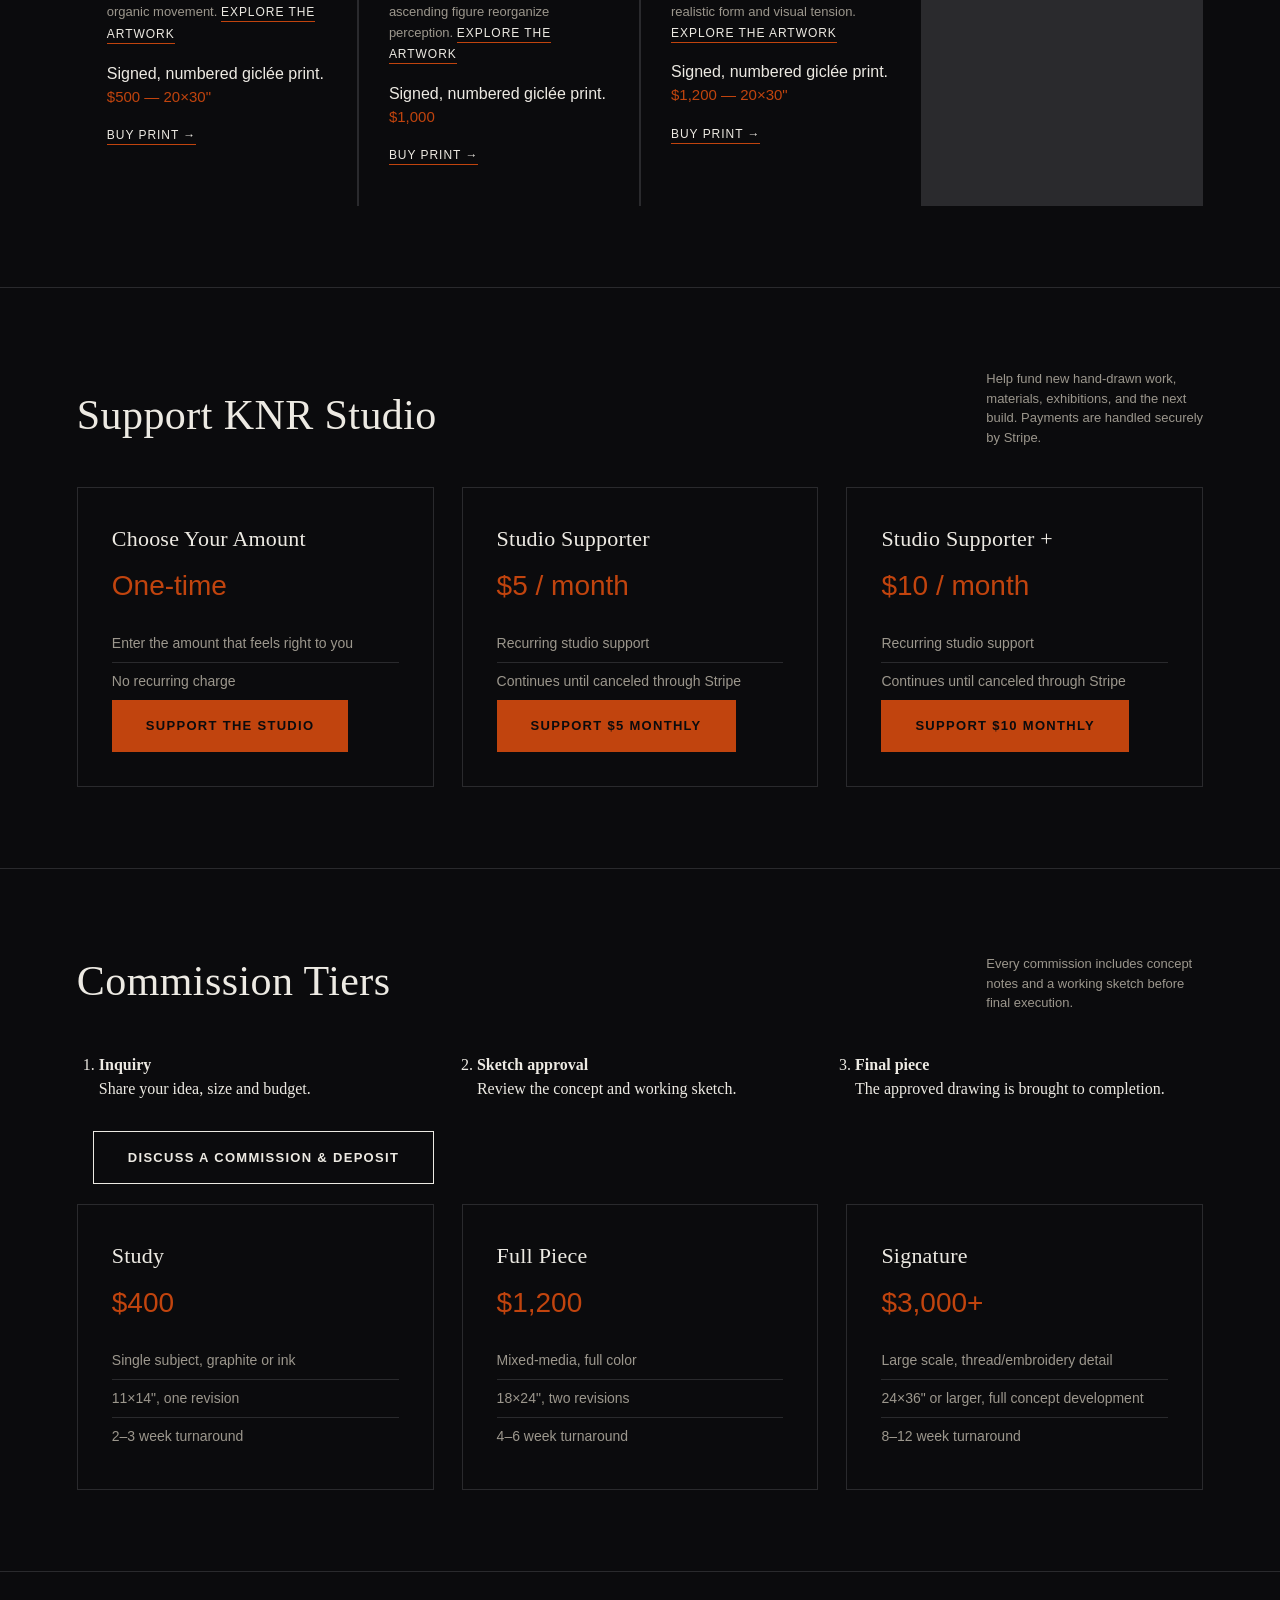
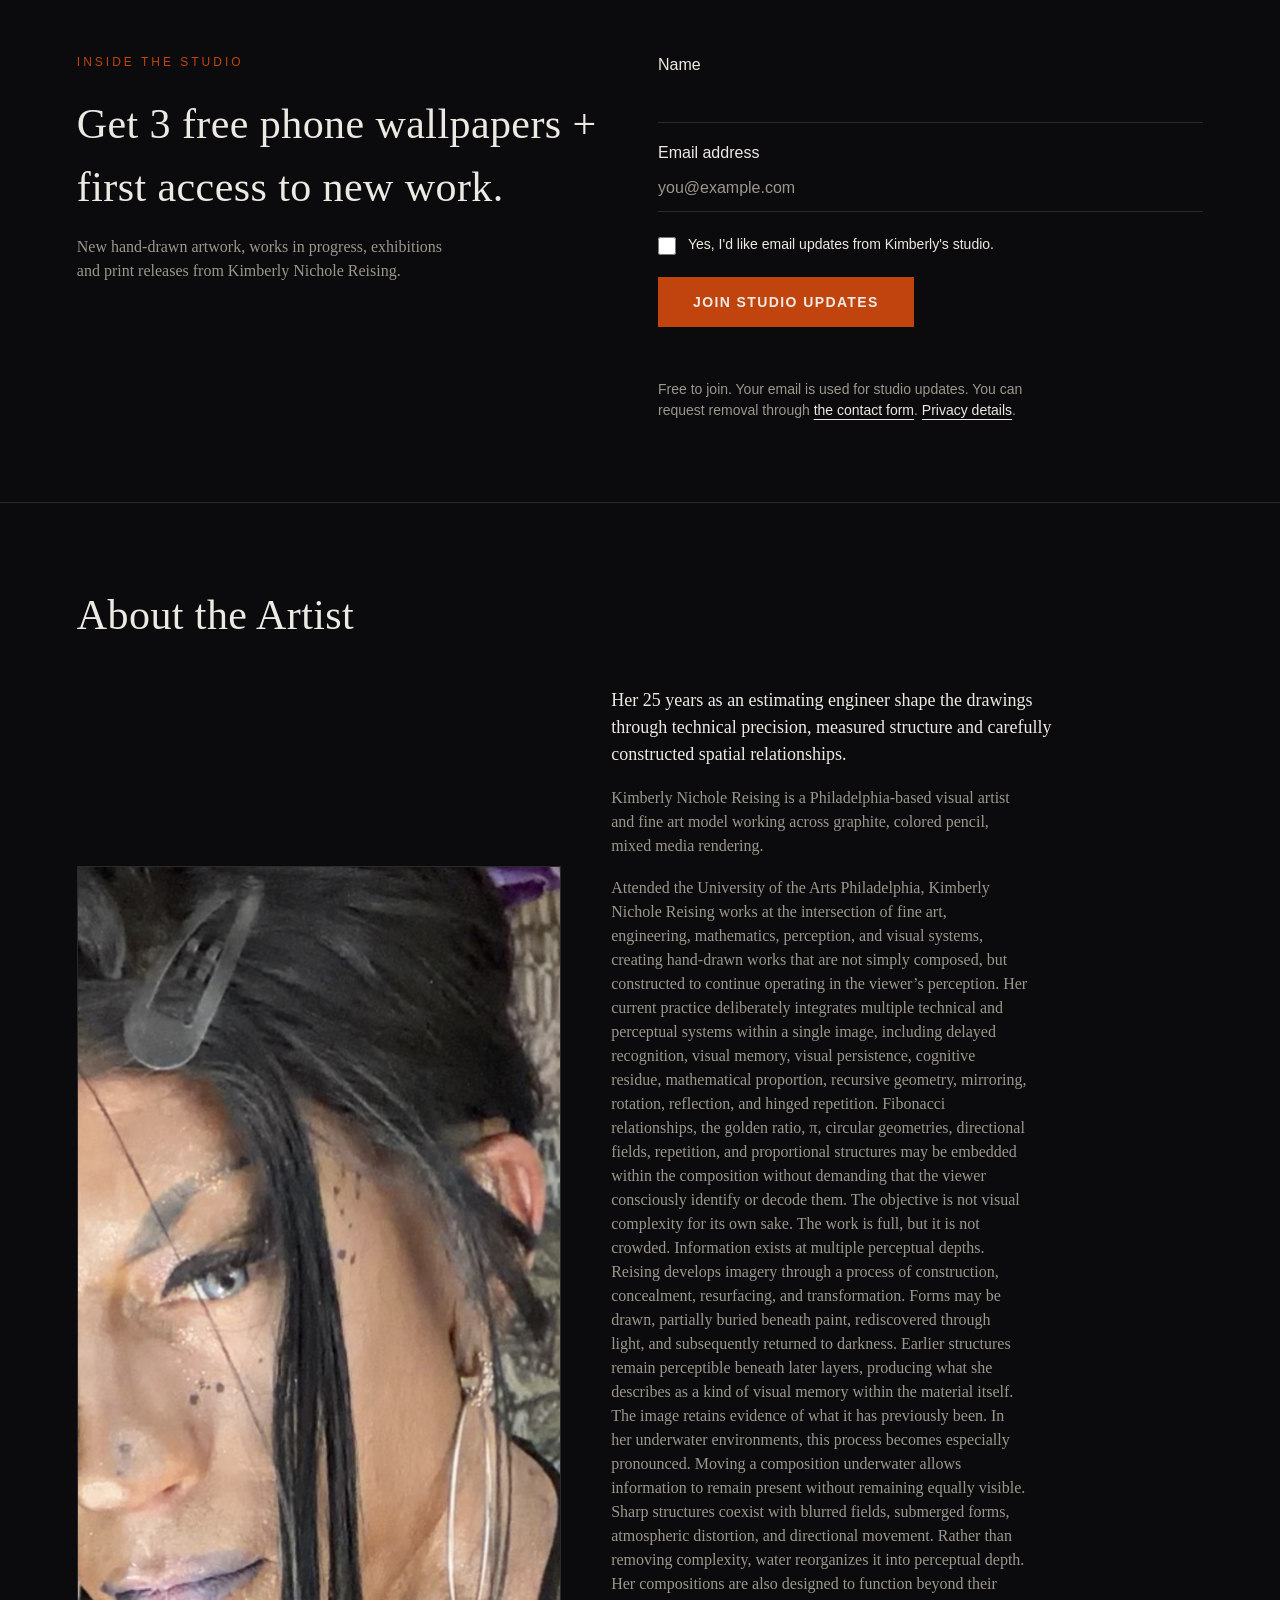
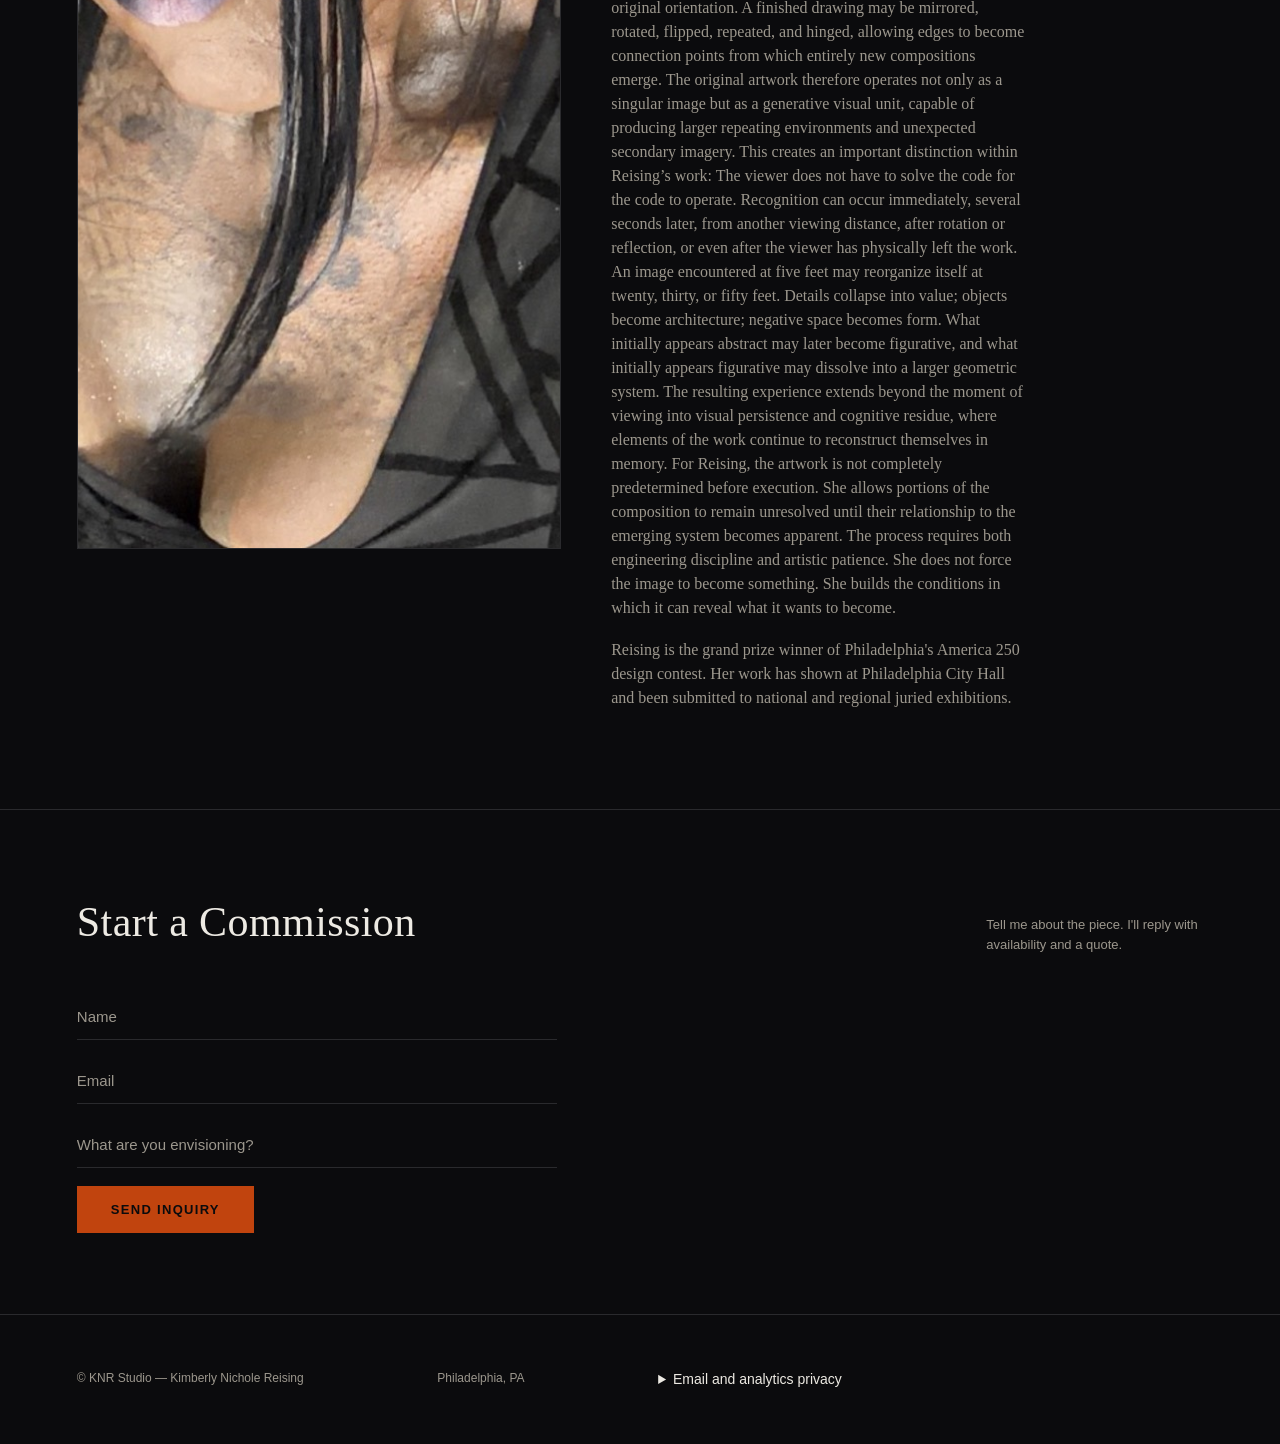
==== commit 781002f5: "Connect gallery and shop, clarify print offers, and add wallpaper signup" ====
--- a/index.html
+++ b/index.html
@@ -86,7 +86,7 @@
     .cta.outline{margin-left:0;margin-top:12px;}
     footer{gap:18px;flex-wrap:wrap;}
   }
-</style>
+.commission-steps{display:grid;grid-template-columns:repeat(3,1fr);gap:30px;padding-left:22px;margin:30px 0}.commission-steps li{padding-right:15px}@media(max-width:600px){.commission-steps{grid-template-columns:1fr}}</style>
 <link rel="stylesheet" href="assets/studio.css">
 </head>
 <body>
@@ -94,8 +94,10 @@
 <!-- BREAD  CRUMBS HERE......LEAVE NOTES HERE -K -->
 
 <header>
-  <div class="logo">K.N.<span>R</span>eising</div>
+  <a class="logo" style="text-decoration:none" href="https://gallery.kimberlyreising.com/">KNR Studio</a>
   <nav>
+    <a href="https://gallery.kimberlyreising.com/">Gallery</a>
+    <a href="/wallpapers">Wallpapers</a>
     <a href="#work">Work</a>
     <a href="#prints">Prints</a>
     <a href="#support">Support</a>
@@ -122,17 +124,17 @@
     <p class="sans">Archival giclée, numbered, signed. Ships in 5–7 days.</p>
   </div>
   <div class="grid">
-    <div class="piece"><div class="frame"><img src="images/opt/herself-960.webp" srcset="images/opt/herself-480.webp 480w, images/opt/herself-960.webp 960w" sizes="(max-width:600px) 80vw, 340px" alt="Herself, mixed-media drawing by Kimberly Nichole Reising: a figure wrapped in orange-threaded cloth inside a swirling black-and-white checkerboard vortex" decoding="async" fetchpriority="high" width="1920" height="2936"></div><h3>HERSELF</h3><p class="art-note">A layered study of identity, fabric and revelation, with delicate accents that change how the image is read. <a href="herself.html">Explore the artwork</a></p><div class="price">$185 — 20×30"</div><a href="https://buy.stripe.com/6oU7sL5K6cwBeGg1ZI7EQ00" target="_blank" rel="noopener noreferrer">Buy Print →</a></div>
-    <div class="piece"><div class="frame"><img src="images/opt/america250-960.webp" srcset="images/opt/america250-480.webp 480w, images/opt/america250-960.webp 960w" sizes="(max-width:600px) 80vw, 340px" alt="Philadelphia America 250 poster by Kimberly Nichole Reising: bells, American flags and the city skyline in radiating golden light" decoding="async" loading="lazy" width="1177" height="1732"></div><h3>Philadelphia America 250</h3><p class="art-note">An award-recognized Philadelphia commemorative artwork connecting public celebration with layered design. <a href="philadelphia-america-250.html">Explore the artwork</a></p><div class="price">$140 — 16×20"</div><a href="https://buy.stripe.com/9B6bJ1a0mbsx1Tu47Q7EQ0b" target="_blank" rel="noopener noreferrer">Buy Print →</a></div>
-    <div class="piece"><div class="frame"><img src="images/opt/darkflower-960.webp" srcset="images/opt/darkflower-480.webp 480w, images/opt/darkflower-960.webp 960w" sizes="(max-width:600px) 80vw, 340px" alt="Dark Flower, The Lounge: digital pattern of stylized pale flowers and curling leaves on a dark ground, by Kimberly Nichole Reising" decoding="async" loading="lazy" width="1536" height="1024"></div><h3>Dark Flower The Lounge</h3><p class="art-note">A dark floral-inspired digital pattern exploring ornament, repetition and changing visual rhythm. <a href="dark-flower-the-lounge.html">Explore the artwork</a></p><div class="price">$140 — 16×20"</div><a href="https://buy.stripe.com/8x2aEXa0mgMR69K6fY7EQ06" target="_blank" rel="noopener noreferrer">Buy Print →</a></div>
-    <div class="piece"><div class="frame"><img src="images/opt/sunflower-960.webp" srcset="images/opt/sunflower-480.webp 480w, images/opt/sunflower-960.webp 960w" sizes="(max-width:600px) 80vw, 340px" alt="Dancing Singing Sunflower: graphite and mixed-media drawing of a sunflower and butterfly in swirling floral forms, by Kimberly Nichole Reising" decoding="async" loading="lazy" width="3932" height="3932"></div><h3>Dancing Singing Sunflower</h3><p class="art-note">A spirited sunflower artwork that treats botanical form as movement, rhythm and expression. <a href="dancing-singing-sunflower.html">Explore the artwork</a></p><div class="price">$95 — 15×20"</div><a href="https://buy.stripe.com/eVq14nfkGbsx9lW6fY7EQ0c" target="_blank" rel="noopener noreferrer">Buy Print →</a></div>  
-    <div class="piece"><div class="frame"><img src="images/opt/jokeisonyou-960.webp" srcset="images/opt/jokeisonyou-480.webp 480w, images/opt/jokeisonyou-960.webp 960w" sizes="(max-width:600px) 80vw, 340px" alt="Joke (Joker) Is On You: mirrored, kaleidoscopic mixed-media pattern in grey, pink and gold, by Kimberly Nichole Reising" decoding="async" loading="lazy" width="1745" height="747"></div><h3>Joke Joker Is On You</h3><p class="art-note">A playful confrontation between the joke, the joker and the surprise of seeing an image twice. <a href="joke-joker-is-on-you.html">Explore the artwork</a></p><div class="price">$500</div><a href="https://buy.stripe.com/9B600j5K6405cy89sa7EQ03" target="_blank" rel="noopener noreferrer">Buy Print →</a></div>
-    <div class="piece"><div class="frame"><img src="images/opt/csxx-480.webp" srcset="images/opt/csxx-480.webp 480w, images/csxx.jpg 640w" sizes="(max-width:600px) 80vw, 340px" alt="Corset Stitched: black-ink spirals, gears and flowers with yellow accents, mixed media by Kimberly Nichole Reising" decoding="async" loading="lazy" width="640" height="474"></div><h3>Corset Stitched</h3><p class="art-note">Corset imagery, seam-like details and bodily architecture create a study of constraint and transformation. <a href="corset-stitched.html">Explore the artwork</a></p><div class="price">$500 — 20×30"</div><a href="https://buy.stripe.com/28EdR9egC7cheGgawe7EQ0d" target="_blank" rel="noopener noreferrer">Buy Print →</a></div>
-    <div class="piece"><div class="frame"><img src="images/opt/whatliesin-960.webp" srcset="images/opt/whatliesin-480.webp 480w, images/opt/whatliesin-960.webp 960w" sizes="(max-width:600px) 80vw, 340px" alt="What Lies Within: monochrome graphite scene of a luminous archway and flowing, wave-like forms, by Kimberly Nichole Reising" decoding="async" loading="lazy" width="2819" height="3298"></div><h3>What Lies Within</h3><p class="art-note">An underwater-inspired study of hidden forms, layered surfaces and the act of looking beneath appearances. <a href="what-lies-within.html">Explore the artwork</a></p><div class="price">$500</div><a href="https://buy.stripe.com/6oU28r6OacwBaq09sa7EQ08" target="_blank" rel="noopener noreferrer">Buy Print →</a></div>
-    <div class="piece"><div class="frame"><img src="images/opt/oyster-and-pearl-960.webp" srcset="images/opt/oyster-and-pearl-480.webp 480w, images/opt/oyster-and-pearl-960.webp 960w" sizes="(max-width:600px) 80vw, 340px" alt="Oysters and Pearl: horizontally mirrored sepia graphite ornamental pattern by Kimberly Nichole Reising" decoding="async" loading="lazy" width="1320" height="740"></div><h3>Oysters and Pearl</h3><p class="art-note">Marine imagery of oyster and pearl becomes a study of protection, discovery and concealed beauty. <a href="oysters-and-pearl.html">Explore the artwork</a></p><div class="price">$500 — 20×30"</div><a href="https://buy.stripe.com/cNi28regC2W1bu4gUC7EQ0e" target="_blank" rel="noopener noreferrer">Buy Print →</a></div>      
-    <div class="piece"><div class="frame"><img src="images/opt/darts-vs-octopus-480.webp" sizes="(max-width:600px) 80vw, 340px" alt="Darts vs Octopus: a numbered dartboard entangled with octopus tentacles on a magenta ground, mixed media by Kimberly Nichole Reising" decoding="async" loading="lazy" width="480" height="640"></div><h3>Darts vs Octopus</h3><p class="art-note">A playful contrast between darts, direction and the octopus’s flexible organic movement. <a href="darts-vs-octopus.html">Explore the artwork</a></p><div class="price">$500 — 20×30"</div><a href="https://buy.stripe.com/aFaaEX8WigMR2Xy7k27EQ0f" target="_blank" rel="noopener noreferrer">Buy Print →</a></div>      
-    <div class="piece"><div class="frame"><img src="images/opt/tenfold-960.webp" srcset="images/opt/tenfold-480.webp 480w, images/opt/tenfold-960.webp 960w" sizes="(max-width:600px) 80vw, 340px" alt="Tenfold Ascension, original mixed-media drawing by Kimberly Nichole Reising: central figure ascending an underwater passage of enormous ribs, bubbles, and stars" loading="lazy" decoding="async" width="1536" height="1034"></div><h3>Tenfold Ascension</h3><p class="art-note">An underwater architectural passage where light, rib-like forms and an ascending figure reorganize perception. <a href="tenfold-ascension.html">Explore the artwork</a></p><div class="price">$1,000</div><a href="https://buy.stripe.com/3cI14ngoK7chfKkcEm7EQ0j" target="_blank" rel="noopener noreferrer">Buy Print →</a></div>
-    <div class="piece"><div class="frame"><img src="images/opt/queen-960.webp" srcset="images/opt/queen-480.webp 480w, images/opt/queen-960.webp 960w" sizes="(max-width:600px) 80vw, 340px" alt="Queen on the Board: 20 by 30 inch graphite drawing of two crowned queens in gowns on a chessboard floor beneath a stormy sky, by Kimberly Nichole Reising" loading="lazy" style="object-fit:contain" decoding="async" width="1012" height="1536"></div><h3>Queen on the Board</h3><p class="art-note">A 20 × 30 inch original graphite drawing built around the chessboard, realistic form and visual tension. <a href="queen-on-the-board.html">Explore the artwork</a></p><div class="price">$1,200 — 20×30"</div><a href="https://buy.stripe.com/dRm00j5K668d7dObAi7EQ0k" target="_blank" rel="noopener noreferrer">Buy Print →</a></div>
+    <div class="piece"><div class="frame"><img src="images/opt/herself-960.webp" srcset="images/opt/herself-480.webp 480w, images/opt/herself-960.webp 960w" sizes="(max-width:600px) 80vw, 340px" alt="Herself, mixed-media drawing by Kimberly Nichole Reising: a figure wrapped in orange-threaded cloth inside a swirling black-and-white checkerboard vortex" decoding="async" fetchpriority="high" width="1920" height="2936"></div><h3>HERSELF</h3><p class="art-note">A layered study of identity, fabric and revelation, with delicate accents that change how the image is read. <a href="herself.html">Explore the artwork</a></p><p class="sans">Signed, numbered giclée print.</p><div class="price">$185 — 20×30"</div><a href="https://buy.stripe.com/6oU7sL5K6cwBeGg1ZI7EQ00" target="_blank" rel="noopener noreferrer">Buy Print →</a></div>
+    <div class="piece"><div class="frame"><img src="images/opt/america250-960.webp" srcset="images/opt/america250-480.webp 480w, images/opt/america250-960.webp 960w" sizes="(max-width:600px) 80vw, 340px" alt="Philadelphia America 250 poster by Kimberly Nichole Reising: bells, American flags and the city skyline in radiating golden light" decoding="async" loading="lazy" width="1177" height="1732"></div><h3>Philadelphia America 250</h3><p class="art-note">An award-recognized Philadelphia commemorative artwork connecting public celebration with layered design. <a href="philadelphia-america-250.html">Explore the artwork</a></p><p class="sans">Signed, numbered giclée print.</p><div class="price">$140 — 16×20"</div><a href="https://buy.stripe.com/9B6bJ1a0mbsx1Tu47Q7EQ0b" target="_blank" rel="noopener noreferrer">Buy Print →</a></div>
+    <div class="piece"><div class="frame"><img src="images/opt/darkflower-960.webp" srcset="images/opt/darkflower-480.webp 480w, images/opt/darkflower-960.webp 960w" sizes="(max-width:600px) 80vw, 340px" alt="Dark Flower, The Lounge: digital pattern of stylized pale flowers and curling leaves on a dark ground, by Kimberly Nichole Reising" decoding="async" loading="lazy" width="1536" height="1024"></div><h3>Dark Flower The Lounge</h3><p class="art-note">A dark floral-inspired digital pattern exploring ornament, repetition and changing visual rhythm. <a href="dark-flower-the-lounge.html">Explore the artwork</a></p><p class="sans">Signed, numbered giclée print.</p><div class="price">$140 — 16×20"</div><a href="https://buy.stripe.com/8x2aEXa0mgMR69K6fY7EQ06" target="_blank" rel="noopener noreferrer">Buy Print →</a></div>
+    <div class="piece"><div class="frame"><img src="images/opt/sunflower-960.webp" srcset="images/opt/sunflower-480.webp 480w, images/opt/sunflower-960.webp 960w" sizes="(max-width:600px) 80vw, 340px" alt="Dancing Singing Sunflower: graphite and mixed-media drawing of a sunflower and butterfly in swirling floral forms, by Kimberly Nichole Reising" decoding="async" loading="lazy" width="3932" height="3932"></div><h3>Dancing Singing Sunflower</h3><p class="art-note">A spirited sunflower artwork that treats botanical form as movement, rhythm and expression. <a href="dancing-singing-sunflower.html">Explore the artwork</a></p><p class="sans">Signed, numbered giclée print.</p><div class="price">$95 — 15×20"</div><a href="https://buy.stripe.com/eVq14nfkGbsx9lW6fY7EQ0c" target="_blank" rel="noopener noreferrer">Buy Print →</a></div>
+    <div class="piece"><div class="frame"><img src="images/opt/jokeisonyou-960.webp" srcset="images/opt/jokeisonyou-480.webp 480w, images/opt/jokeisonyou-960.webp 960w" sizes="(max-width:600px) 80vw, 340px" alt="Joke (Joker) Is On You: mirrored, kaleidoscopic mixed-media pattern in grey, pink and gold, by Kimberly Nichole Reising" decoding="async" loading="lazy" width="1745" height="747"></div><h3>Joke Joker Is On You</h3><p class="art-note">A playful confrontation between the joke, the joker and the surprise of seeing an image twice. <a href="joke-joker-is-on-you.html">Explore the artwork</a></p><p class="sans">Signed, numbered giclée print.</p><div class="price">$500</div><a href="https://buy.stripe.com/9B600j5K6405cy89sa7EQ03" target="_blank" rel="noopener noreferrer">Buy Print →</a></div>
+    <div class="piece"><div class="frame"><img src="images/opt/csxx-480.webp" srcset="images/opt/csxx-480.webp 480w, images/csxx.jpg 640w" sizes="(max-width:600px) 80vw, 340px" alt="Corset Stitched: black-ink spirals, gears and flowers with yellow accents, mixed media by Kimberly Nichole Reising" decoding="async" loading="lazy" width="640" height="474"></div><h3>Corset Stitched</h3><p class="art-note">Corset imagery, seam-like details and bodily architecture create a study of constraint and transformation. <a href="corset-stitched.html">Explore the artwork</a></p><p class="sans">Signed, numbered giclée print.</p><div class="price">$500 — 20×30"</div><a href="https://buy.stripe.com/28EdR9egC7cheGgawe7EQ0d" target="_blank" rel="noopener noreferrer">Buy Print →</a></div>
+    <div class="piece"><div class="frame"><img src="images/opt/whatliesin-960.webp" srcset="images/opt/whatliesin-480.webp 480w, images/opt/whatliesin-960.webp 960w" sizes="(max-width:600px) 80vw, 340px" alt="What Lies Within: monochrome graphite scene of a luminous archway and flowing, wave-like forms, by Kimberly Nichole Reising" decoding="async" loading="lazy" width="2819" height="3298"></div><h3>What Lies Within</h3><p class="art-note">An underwater-inspired study of hidden forms, layered surfaces and the act of looking beneath appearances. <a href="what-lies-within.html">Explore the artwork</a></p><p class="sans">Signed, numbered giclée print.</p><div class="price">$500</div><a href="https://buy.stripe.com/6oU28r6OacwBaq09sa7EQ08" target="_blank" rel="noopener noreferrer">Buy Print →</a></div>
+    <div class="piece"><div class="frame"><img src="images/opt/oyster-and-pearl-960.webp" srcset="images/opt/oyster-and-pearl-480.webp 480w, images/opt/oyster-and-pearl-960.webp 960w" sizes="(max-width:600px) 80vw, 340px" alt="Oysters and Pearl: horizontally mirrored sepia graphite ornamental pattern by Kimberly Nichole Reising" decoding="async" loading="lazy" width="1320" height="740"></div><h3>Oysters and Pearl</h3><p class="art-note">Marine imagery of oyster and pearl becomes a study of protection, discovery and concealed beauty. <a href="oysters-and-pearl.html">Explore the artwork</a></p><p class="sans">Signed, numbered giclée print.</p><div class="price">$500 — 20×30"</div><a href="https://buy.stripe.com/cNi28regC2W1bu4gUC7EQ0e" target="_blank" rel="noopener noreferrer">Buy Print →</a></div>
+    <div class="piece"><div class="frame"><img src="images/opt/darts-vs-octopus-480.webp" sizes="(max-width:600px) 80vw, 340px" alt="Darts vs Octopus: a numbered dartboard entangled with octopus tentacles on a magenta ground, mixed media by Kimberly Nichole Reising" decoding="async" loading="lazy" width="480" height="640"></div><h3>Darts vs Octopus</h3><p class="art-note">A playful contrast between darts, direction and the octopus’s flexible organic movement. <a href="darts-vs-octopus.html">Explore the artwork</a></p><p class="sans">Signed, numbered giclée print.</p><div class="price">$500 — 20×30"</div><a href="https://buy.stripe.com/aFaaEX8WigMR2Xy7k27EQ0f" target="_blank" rel="noopener noreferrer">Buy Print →</a></div>
+    <div class="piece"><div class="frame"><img src="images/opt/tenfold-960.webp" srcset="images/opt/tenfold-480.webp 480w, images/opt/tenfold-960.webp 960w" sizes="(max-width:600px) 80vw, 340px" alt="Tenfold Ascension, original mixed-media drawing by Kimberly Nichole Reising: central figure ascending an underwater passage of enormous ribs, bubbles, and stars" loading="lazy" decoding="async" width="1536" height="1034"></div><h3>Tenfold Ascension</h3><p class="art-note">An underwater architectural passage where light, rib-like forms and an ascending figure reorganize perception. <a href="tenfold-ascension.html">Explore the artwork</a></p><p class="sans">Signed, numbered giclée print.</p><div class="price">$1,000</div><a href="https://buy.stripe.com/3cI14ngoK7chfKkcEm7EQ0j" target="_blank" rel="noopener noreferrer">Buy Print →</a></div>
+    <div class="piece"><div class="frame"><img src="images/opt/queen-960.webp" srcset="images/opt/queen-480.webp 480w, images/opt/queen-960.webp 960w" sizes="(max-width:600px) 80vw, 340px" alt="Queen on the Board: 20 by 30 inch graphite drawing of two crowned queens in gowns on a chessboard floor beneath a stormy sky, by Kimberly Nichole Reising" loading="lazy" style="object-fit:contain" decoding="async" width="1012" height="1536"></div><h3>Queen on the Board</h3><p class="art-note">A 20 × 30 inch original graphite drawing built around the chessboard, realistic form and visual tension. <a href="queen-on-the-board.html">Explore the artwork</a></p><p class="sans">Signed, numbered giclée print.</p><div class="price">$1,200 — 20×30"</div><a href="https://buy.stripe.com/dRm00j5K668d7dObAi7EQ0k" target="_blank" rel="noopener noreferrer">Buy Print →</a></div>
   </div>
 </section>
 
@@ -177,7 +179,7 @@
     <h2>Commission Tiers</h2>
     <p class="sans">Every commission includes concept notes and a working sketch before final execution.</p>
   </div>
-  <div class="tiers">
+  <ol class="commission-steps"><li><strong>Inquiry</strong><br>Share your idea, size and budget.</li><li><strong>Sketch approval</strong><br>Review the concept and working sketch.</li><li><strong>Final piece</strong><br>The approved drawing is brought to completion.</li></ol><p><a class="cta outline" href="#contact">Discuss a commission &amp; deposit</a></p><div class="tiers">
     <div class="tier">
       <h3>Study</h3>
       <div class="price">$400</div>
@@ -211,7 +213,7 @@
 <section id="studio-updates" class="studio-signup" aria-labelledby="studio-updates-title">
   <div>
     <div class="eyebrow">Inside the studio</div>
-    <h2 id="studio-updates-title">Follow the work as it unfolds.</h2>
+    <h2 id="studio-updates-title">Get 3 free phone wallpapers + first access to new work.</h2>
     <p>New hand-drawn artwork, works in progress, exhibitions and print releases from Kimberly Nichole Reising.</p>
   </div>
   <form id="studio-signup-form" action="https://formspree.io/f/xrenkveq" method="POST" aria-describedby="studio-signup-note">
@@ -220,6 +222,7 @@
     <input type="hidden" name="message" value="Please add me to Kimberly Nichole Reising's studio email updates.">
     <input type="hidden" name="consent_version" value="studio-updates-2026-10-02">
     <input type="text" name="_gotcha" tabindex="-1" autocomplete="off" aria-hidden="true" hidden>
+    <label for="studio-signup-name">Name</label><input id="studio-signup-name" name="name" autocomplete="name" maxlength="100" required>
     <label for="studio-signup-email">Email address</label>
     <input id="studio-signup-email" type="email" name="email" placeholder="you@example.com" autocomplete="email" maxlength="254" required>
     <label class="studio-consent"><input type="checkbox" name="studio_updates_consent" value="yes" required><span>Yes, I'd like email updates from Kimberly's studio.</span></label>
@@ -235,7 +238,7 @@
   </div>
   <div class="about">
     <img src="images/headshot.jpg" alt="Kimberly Nichole Reising, artist" decoding="async" loading="lazy" width="1320" height="1283">
-    <div class="about-text">
+    <div class="about-text"><p>Her 25 years as an estimating engineer shape the drawings through technical precision, measured structure and carefully constructed spatial relationships.</p>
       <p>Kimberly Nichole Reising is a Philadelphia-based visual artist and fine art model working across graphite, colored pencil, mixed media rendering.</p>
       <p>Attended the University of the Arts Philadelphia, Kimberly Nichole Reising works at the intersection of fine art, engineering, mathematics, perception, and visual systems, creating hand-drawn works that are not simply composed, but constructed to continue operating in the viewer’s perception. Her current practice deliberately integrates multiple technical and perceptual systems within a single image, including delayed recognition, visual memory, visual persistence, cognitive residue, mathematical proportion, recursive geometry, mirroring, rotation, reflection, and hinged repetition. Fibonacci relationships, the golden ratio, π, circular geometries, directional fields, repetition, and proportional structures may be embedded within the composition without demanding that the viewer consciously identify or decode them. The objective is not visual complexity for its own sake. The work is full, but it is not crowded. Information exists at multiple perceptual depths. Reising develops imagery through a process of construction, concealment, resurfacing, and transformation. Forms may be drawn, partially buried beneath paint, rediscovered through light, and subsequently returned to darkness. Earlier structures remain perceptible beneath later layers, producing what she describes as a kind of visual memory within the material itself. The image retains evidence of what it has previously been. In her underwater environments, this process becomes especially pronounced. Moving a composition underwater allows information to remain present without remaining equally visible. Sharp structures coexist with blurred fields, submerged forms, atmospheric distortion, and directional movement. Rather than removing complexity, water reorganizes it into perceptual depth. Her compositions are also designed to function beyond their original orientation. A finished drawing may be mirrored, rotated, flipped, repeated, and hinged, allowing edges to become connection points from which entirely new compositions emerge. The original artwork therefore operates not only as a singular image but as a generative visual unit, capable of producing larger repeating environments and unexpected secondary imagery. This creates an important distinction within Reising’s work: The viewer does not have to solve the code for the code to operate. Recognition can occur immediately, several seconds later, from another viewing distance, after rotation or reflection, or even after the viewer has physically left the work. An image encountered at five feet may reorganize itself at twenty, thirty, or fifty feet. Details collapse into value; objects become architecture; negative space becomes form. What initially appears abstract may later become figurative, and what initially appears figurative may dissolve into a larger geometric system. The resulting experience extends beyond the moment of viewing into visual persistence and cognitive residue, where elements of the work continue to reconstruct themselves in memory. For Reising, the artwork is not completely predetermined before execution. She allows portions of the composition to remain unresolved until their relationship to the emerging system becomes apparent. The process requires both engineering discipline and artistic patience. She does not force the image to become something. She builds the conditions in which it can reveal what it wants to become.</p>
       <p>Reising is the grand prize winner of Philadelphia's America 250 design contest. Her work has shown at Philadelphia City Hall and been submitted to national and regional juried exhibitions.</p>
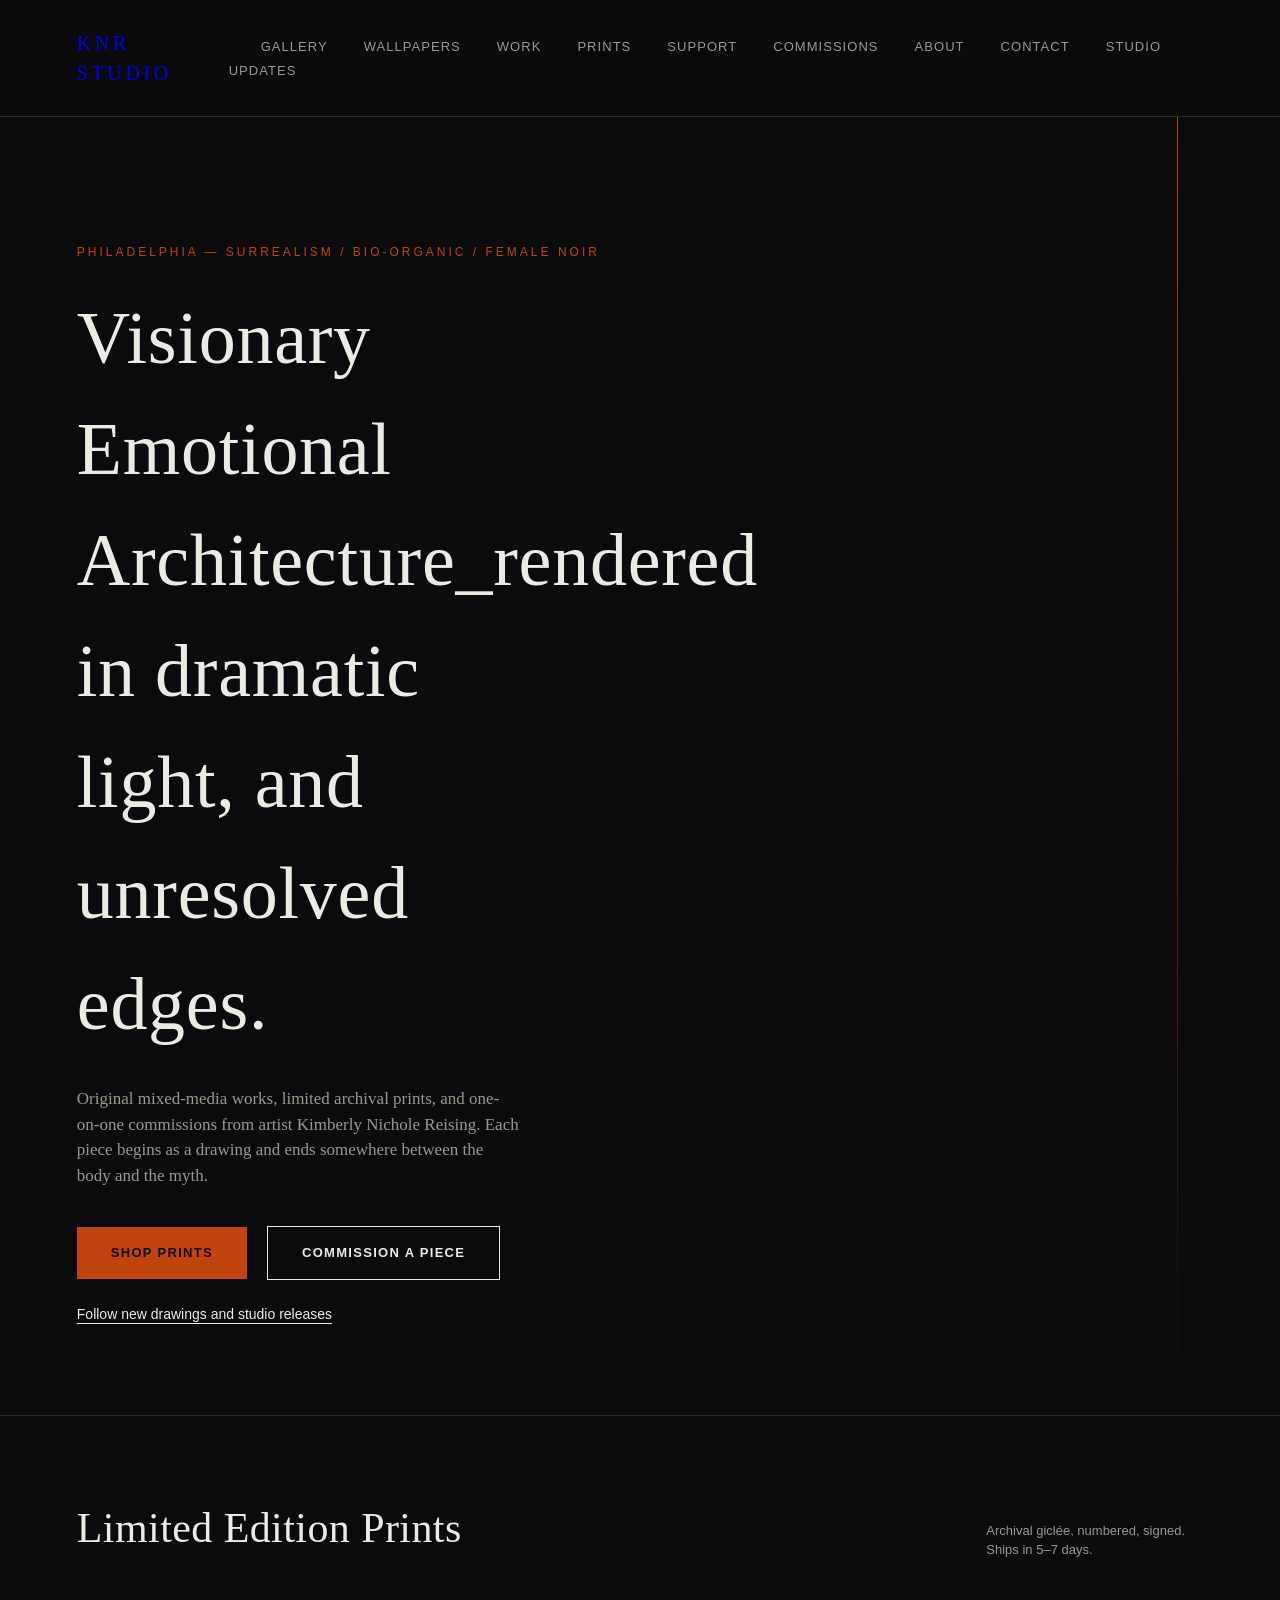
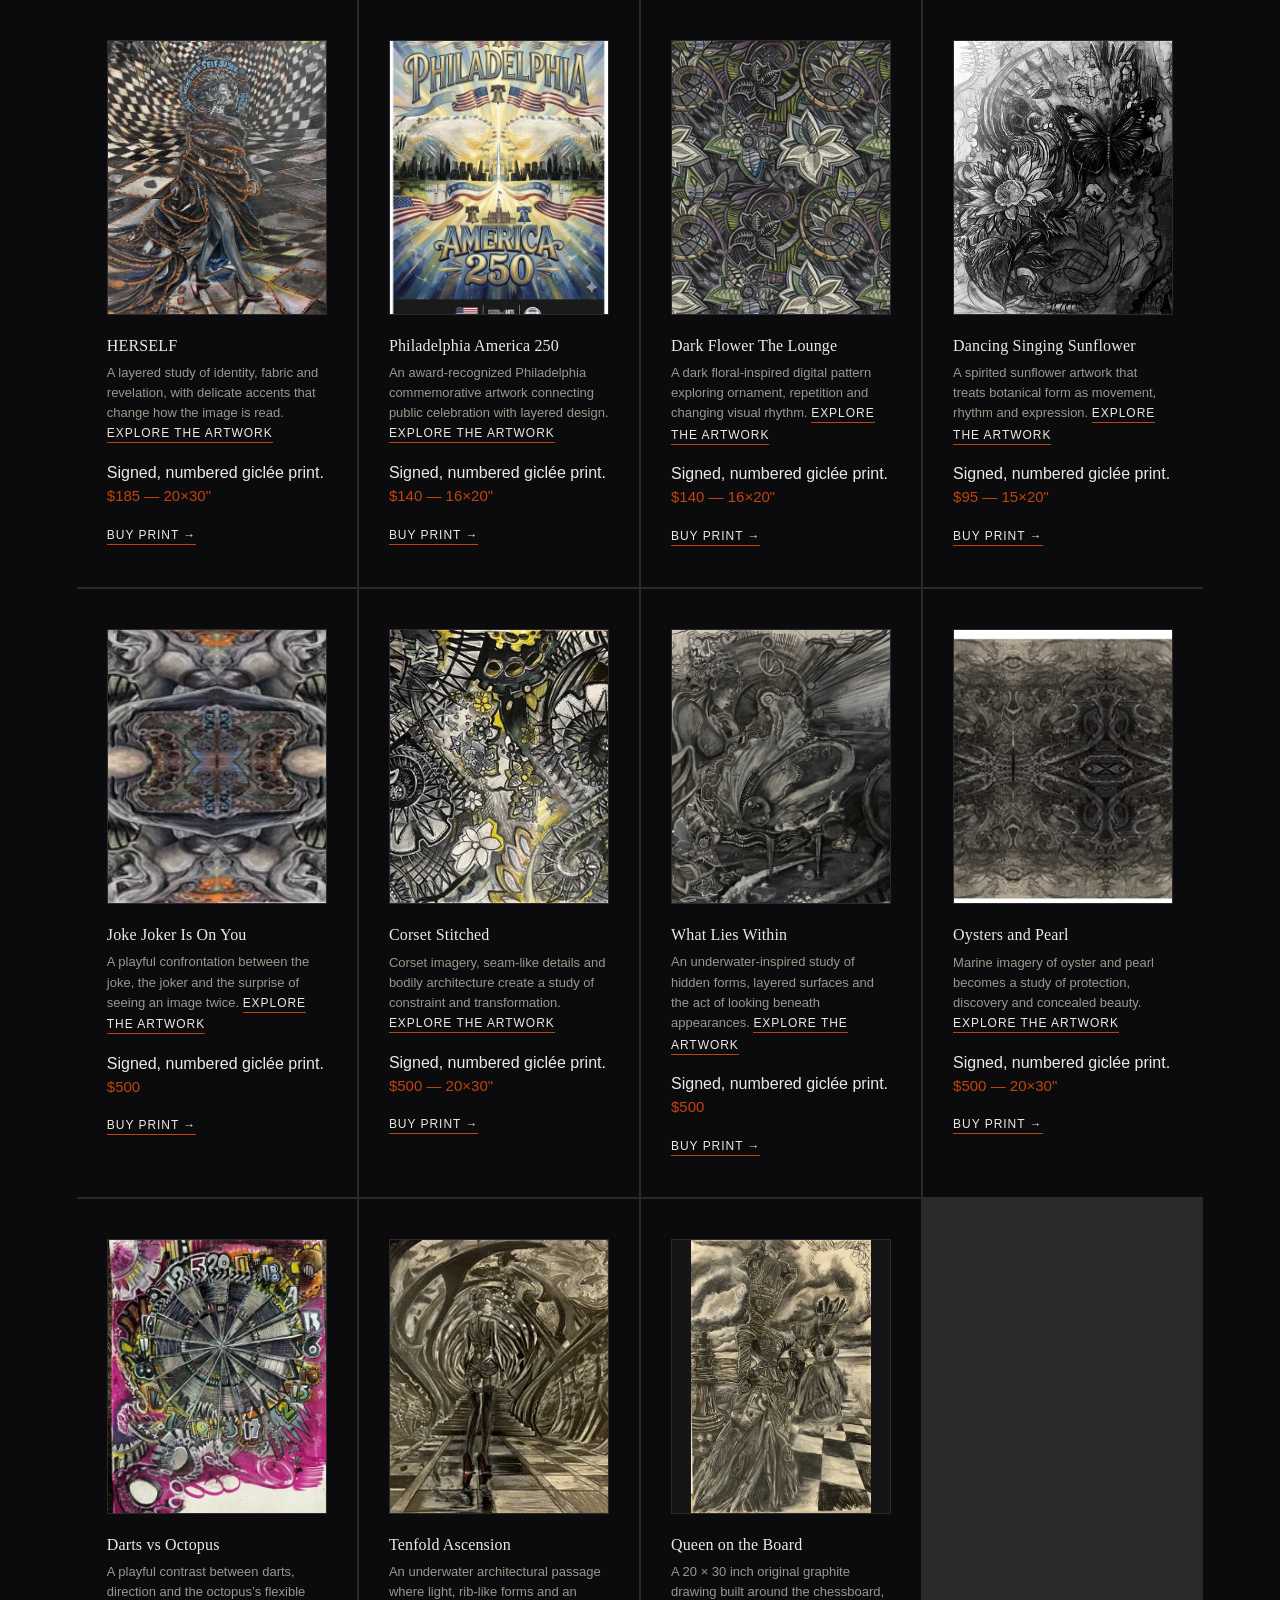
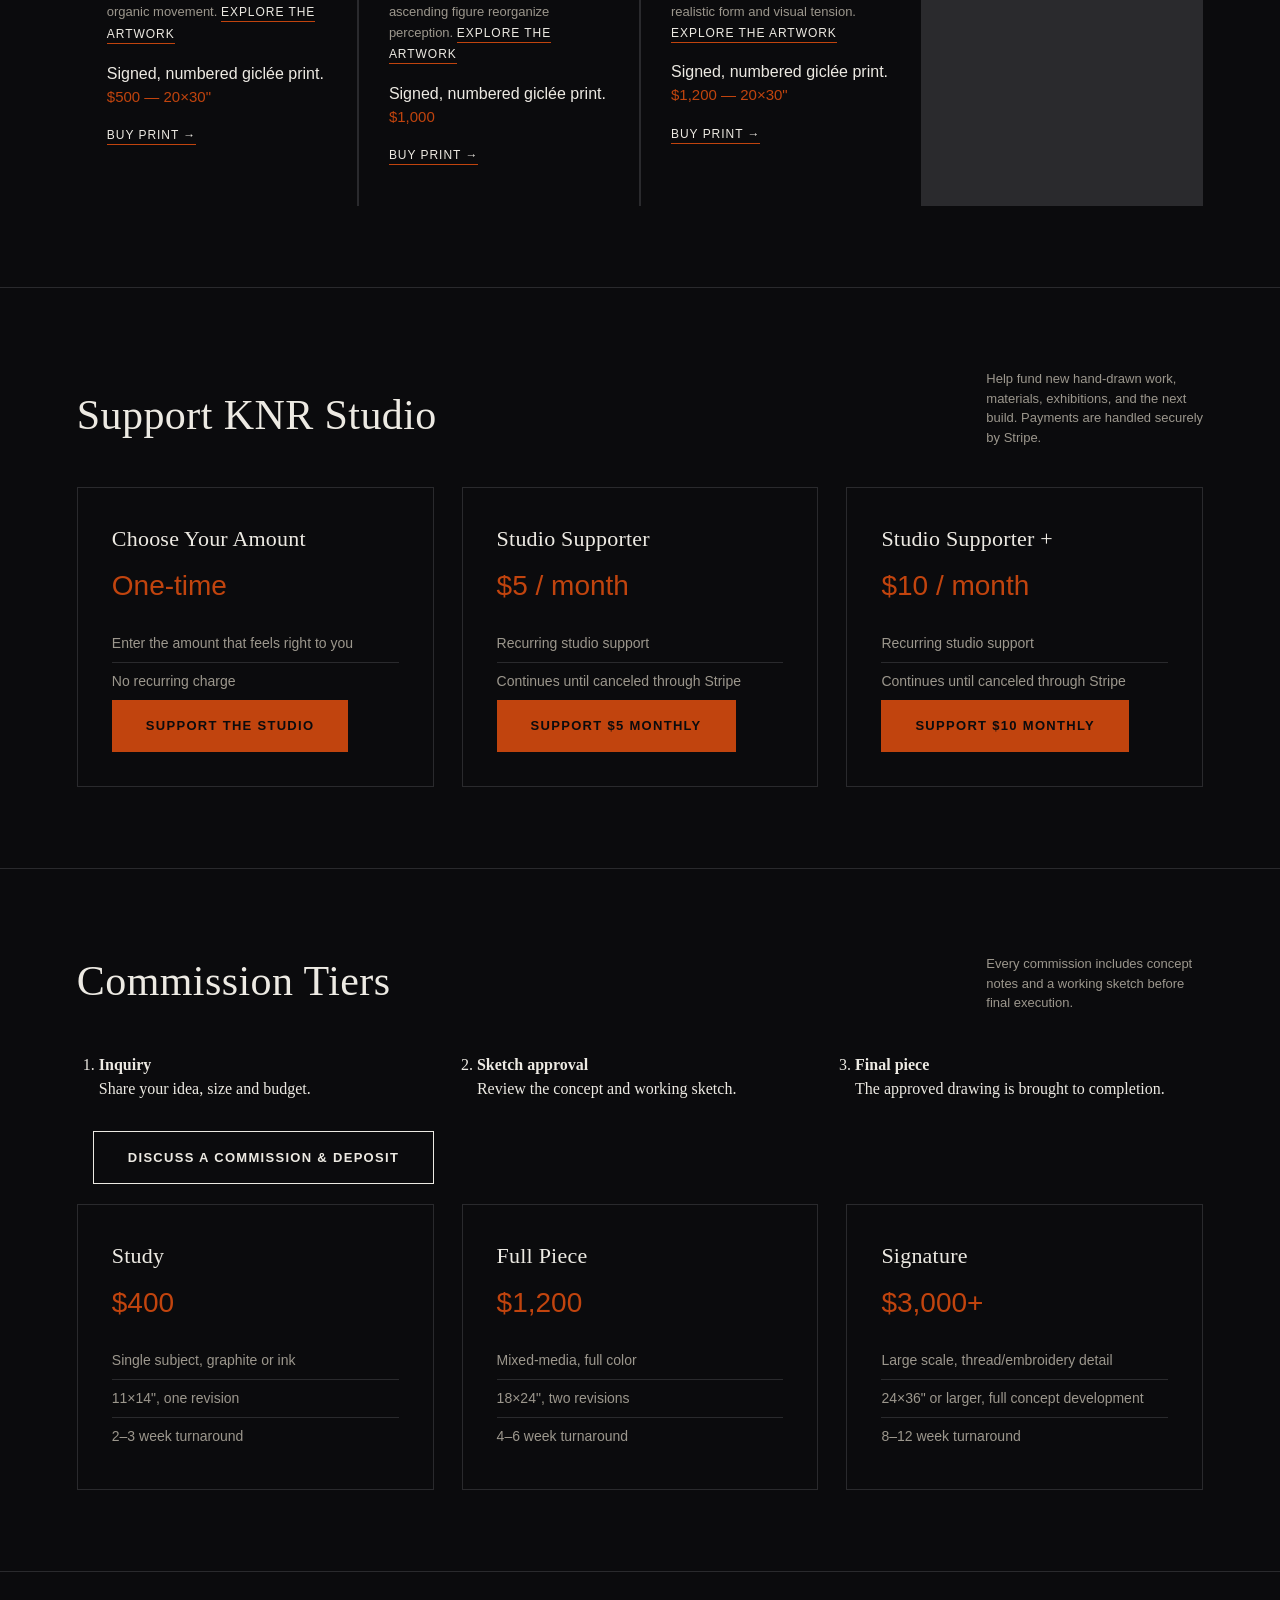
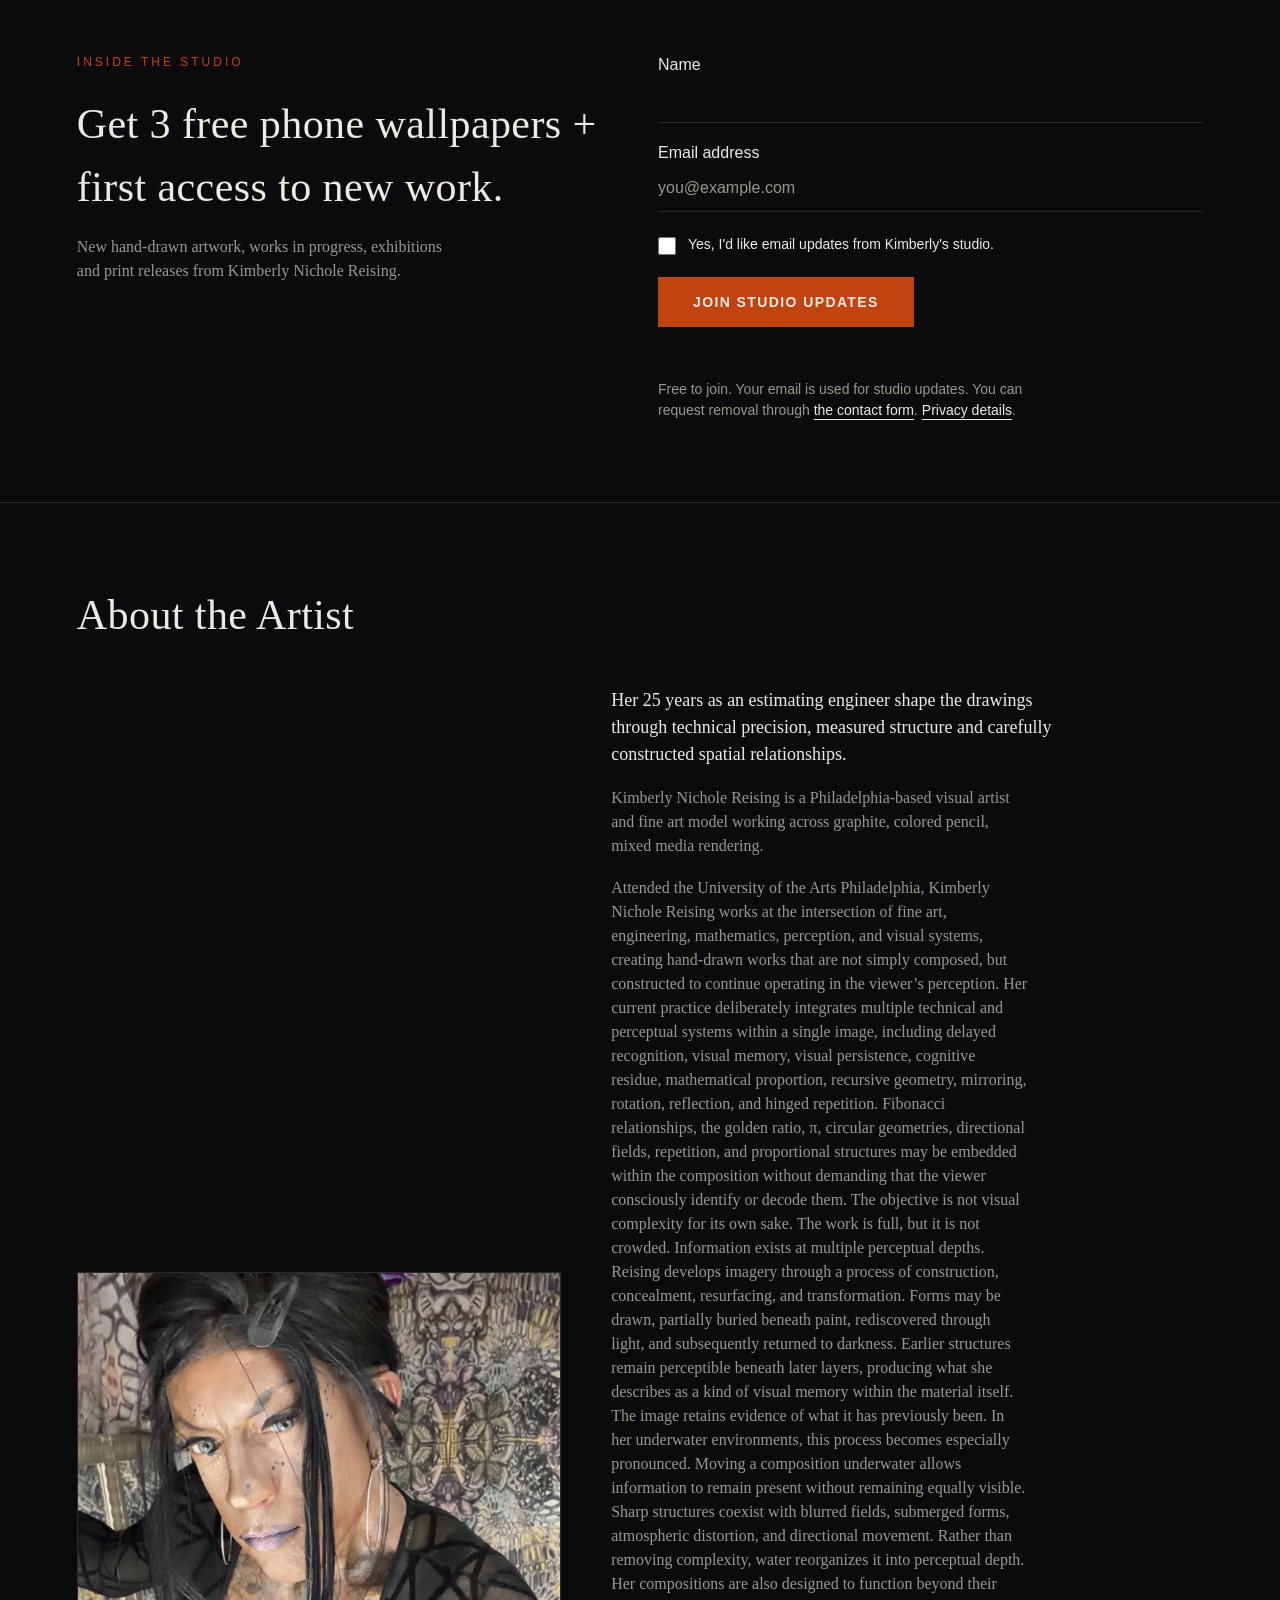
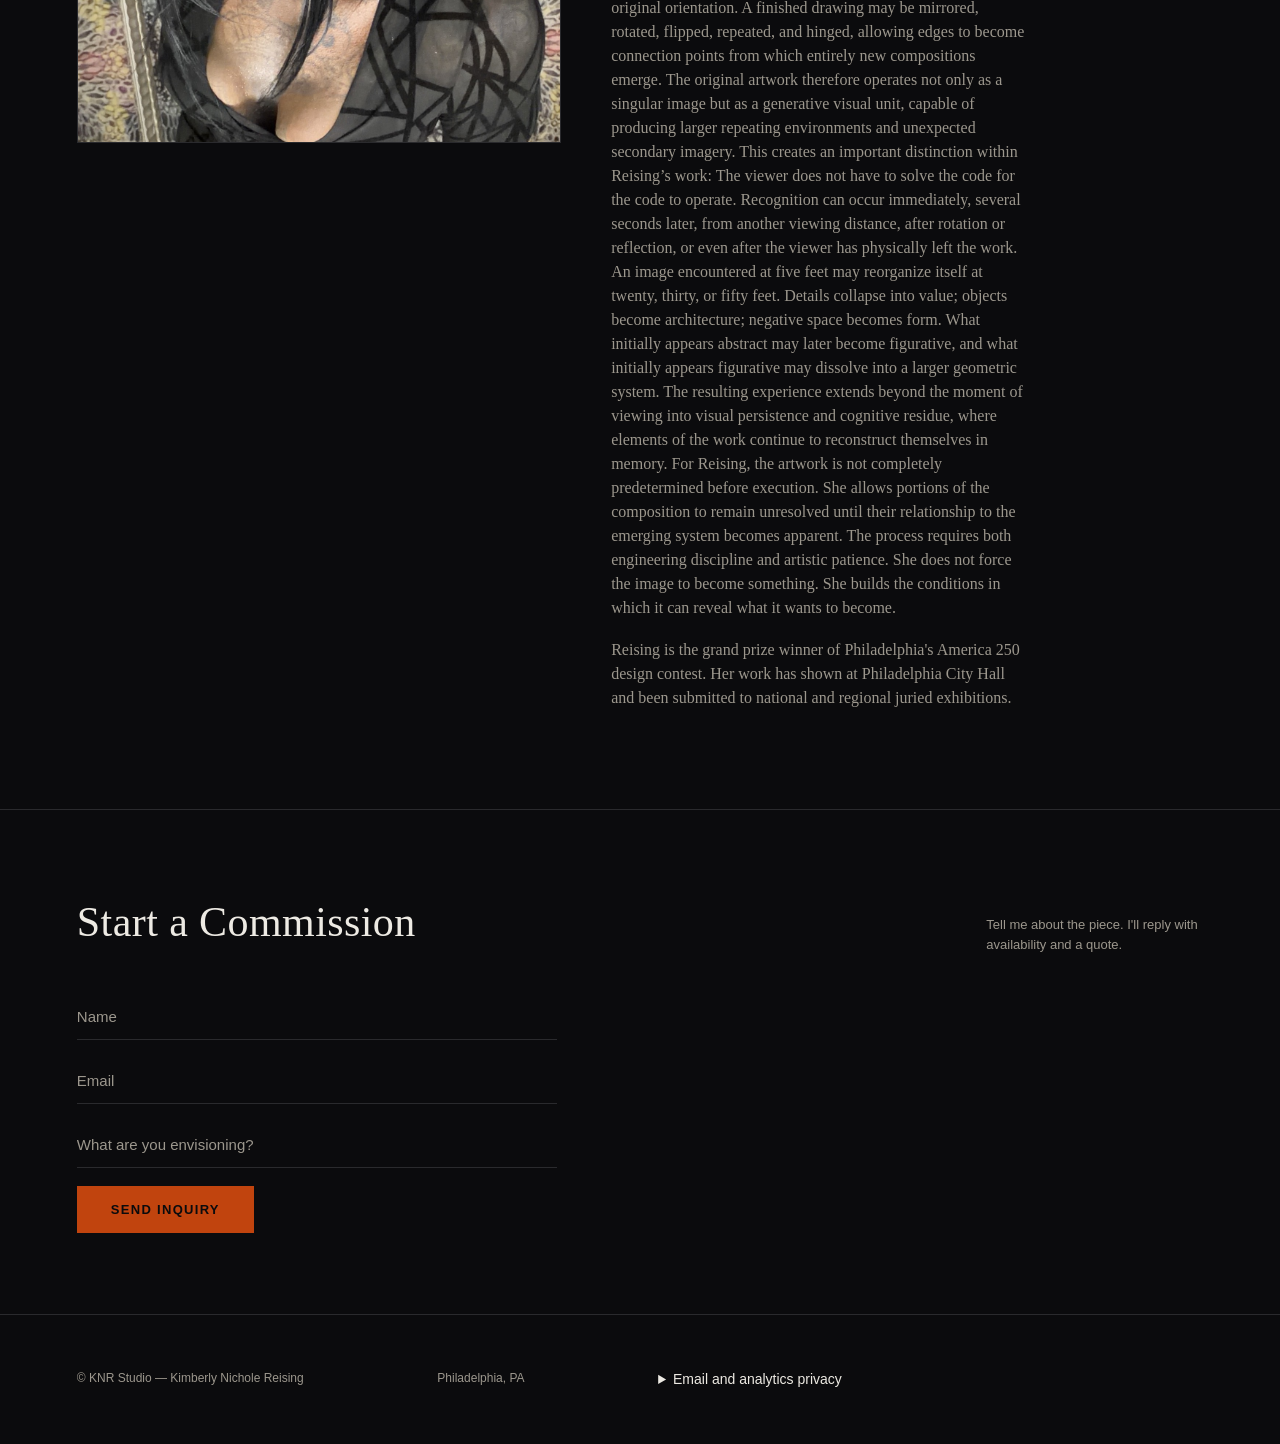
==== commit f501b9c4: "Show artist headshot at its natural proportions without cropping" ====
--- a/index.html
+++ b/index.html
@@ -72,7 +72,7 @@
   .section-head h2{font-size:clamp(28px,3.5vw,42px);}
   .section-head p{color:var(--dim); font-family:Arial,sans-serif; font-size:13px; max-width:30ch;}
   .about{display:grid; grid-template-columns:.9fr 1.1fr; gap:50px; align-items:center;}
-  .about img{width:100%; aspect-ratio:4/5; object-fit:cover; border:1px solid var(--line);}
+  .about img{display:block; width:100%; height:auto; aspect-ratio:auto; object-fit:contain; border:1px solid var(--line);}
   .about-text p{color:var(--dim); font-size:16px; margin-bottom:18px; max-width:52ch;}
   .about-text p:first-child{color:var(--bone); font-size:18px;}
   @media (max-width:700px){.about{grid-template-columns:1fr;}}
